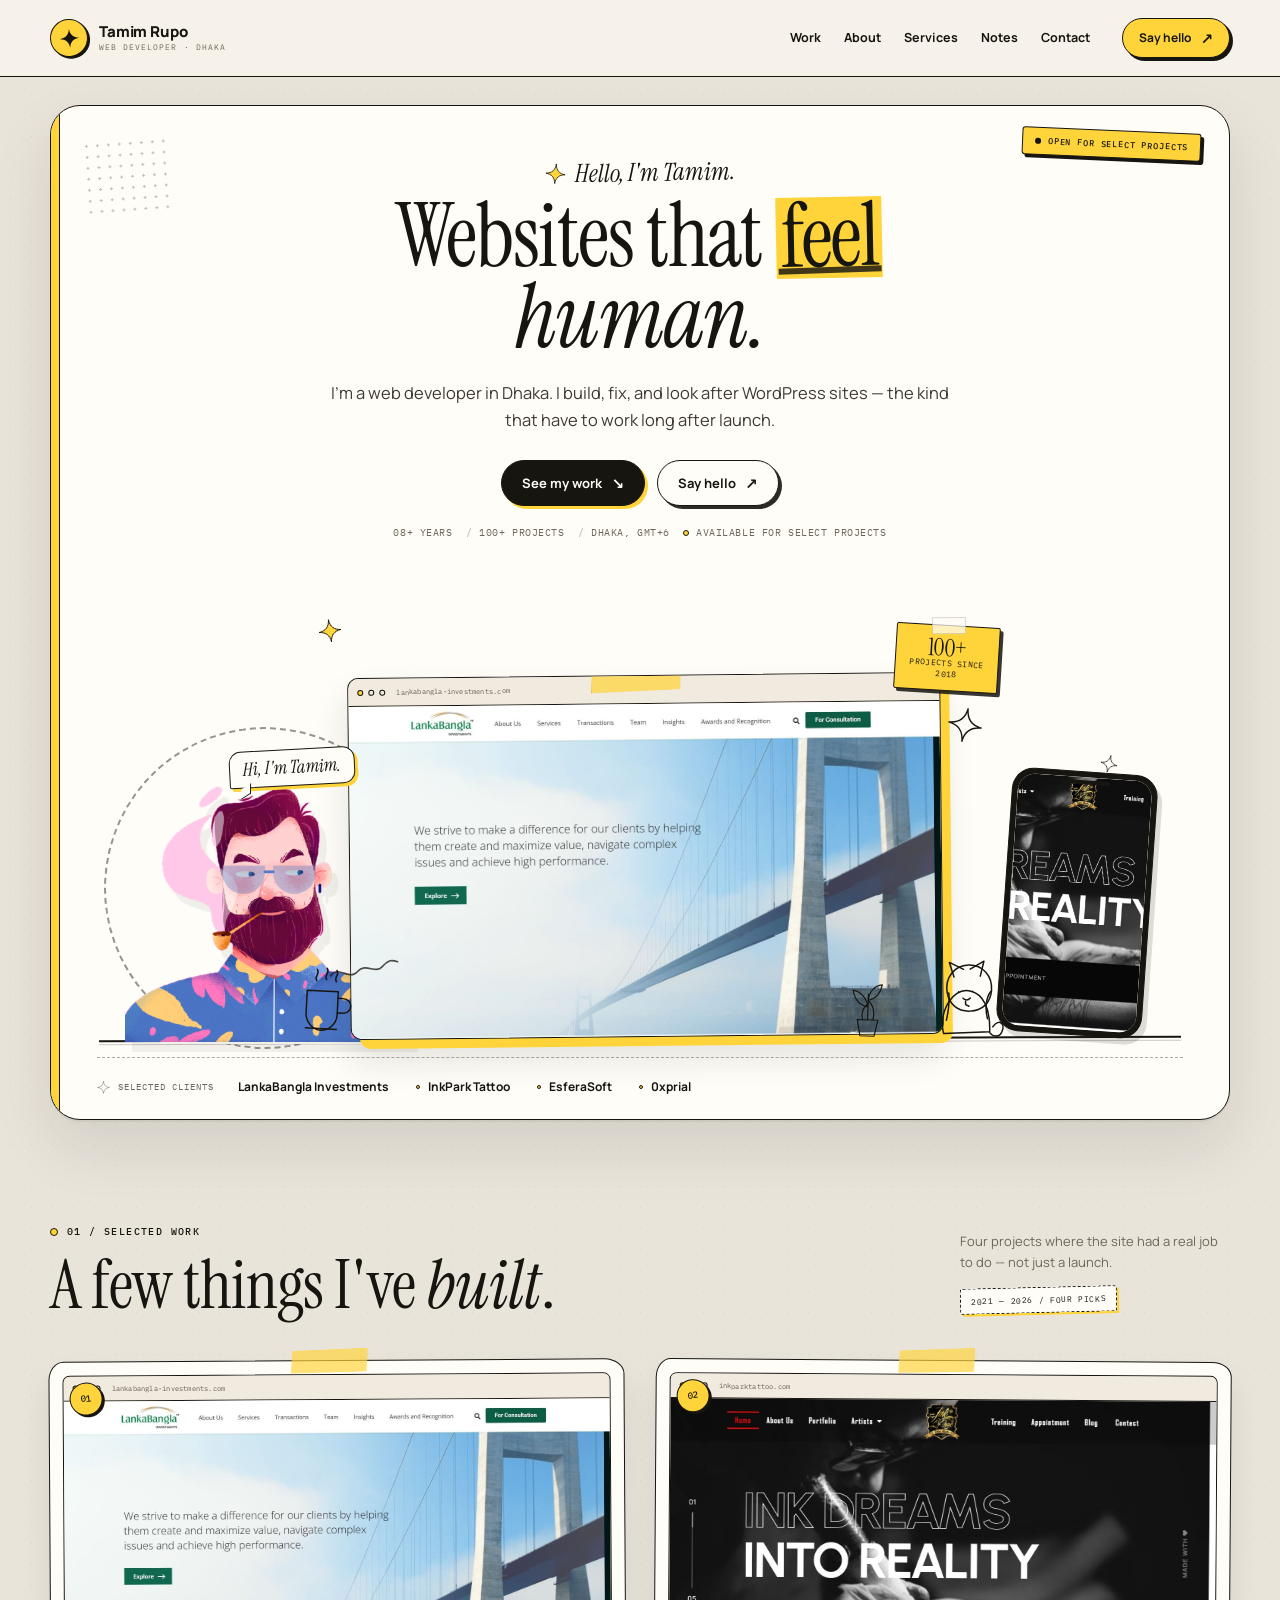
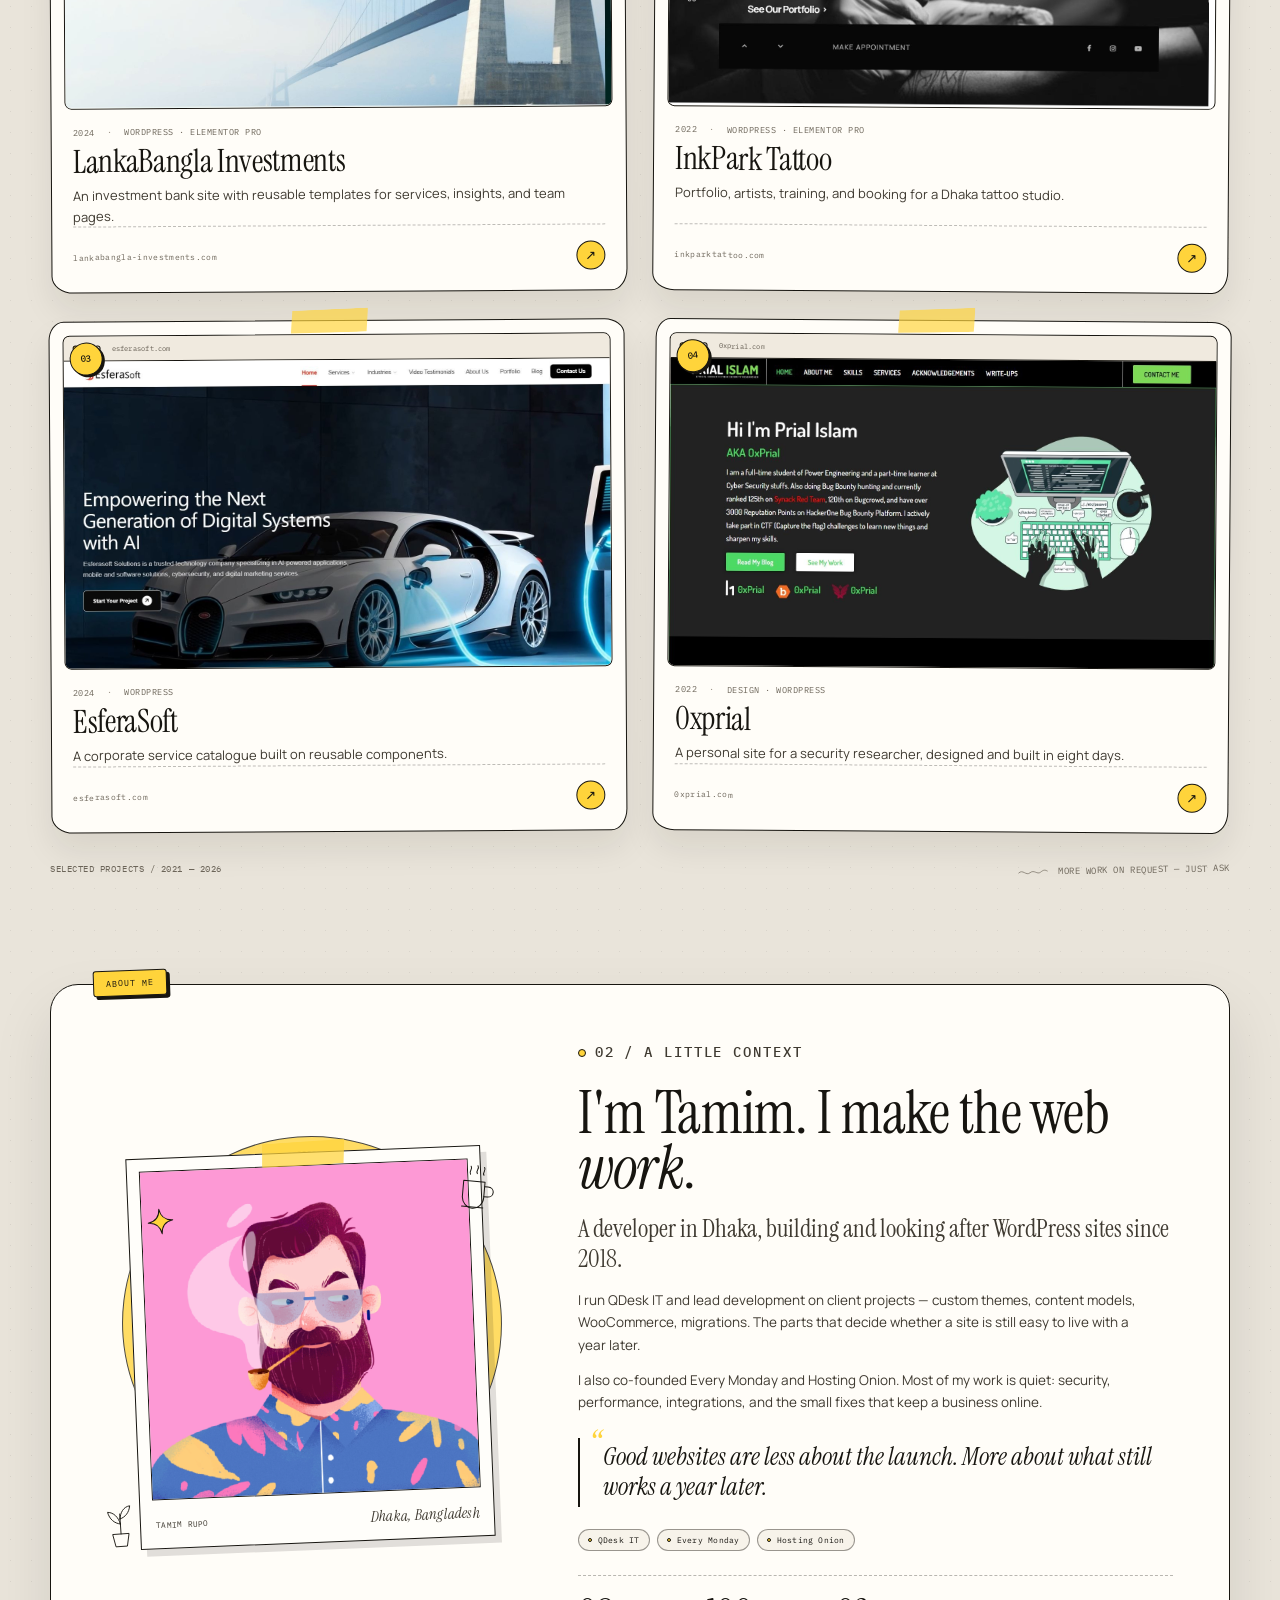
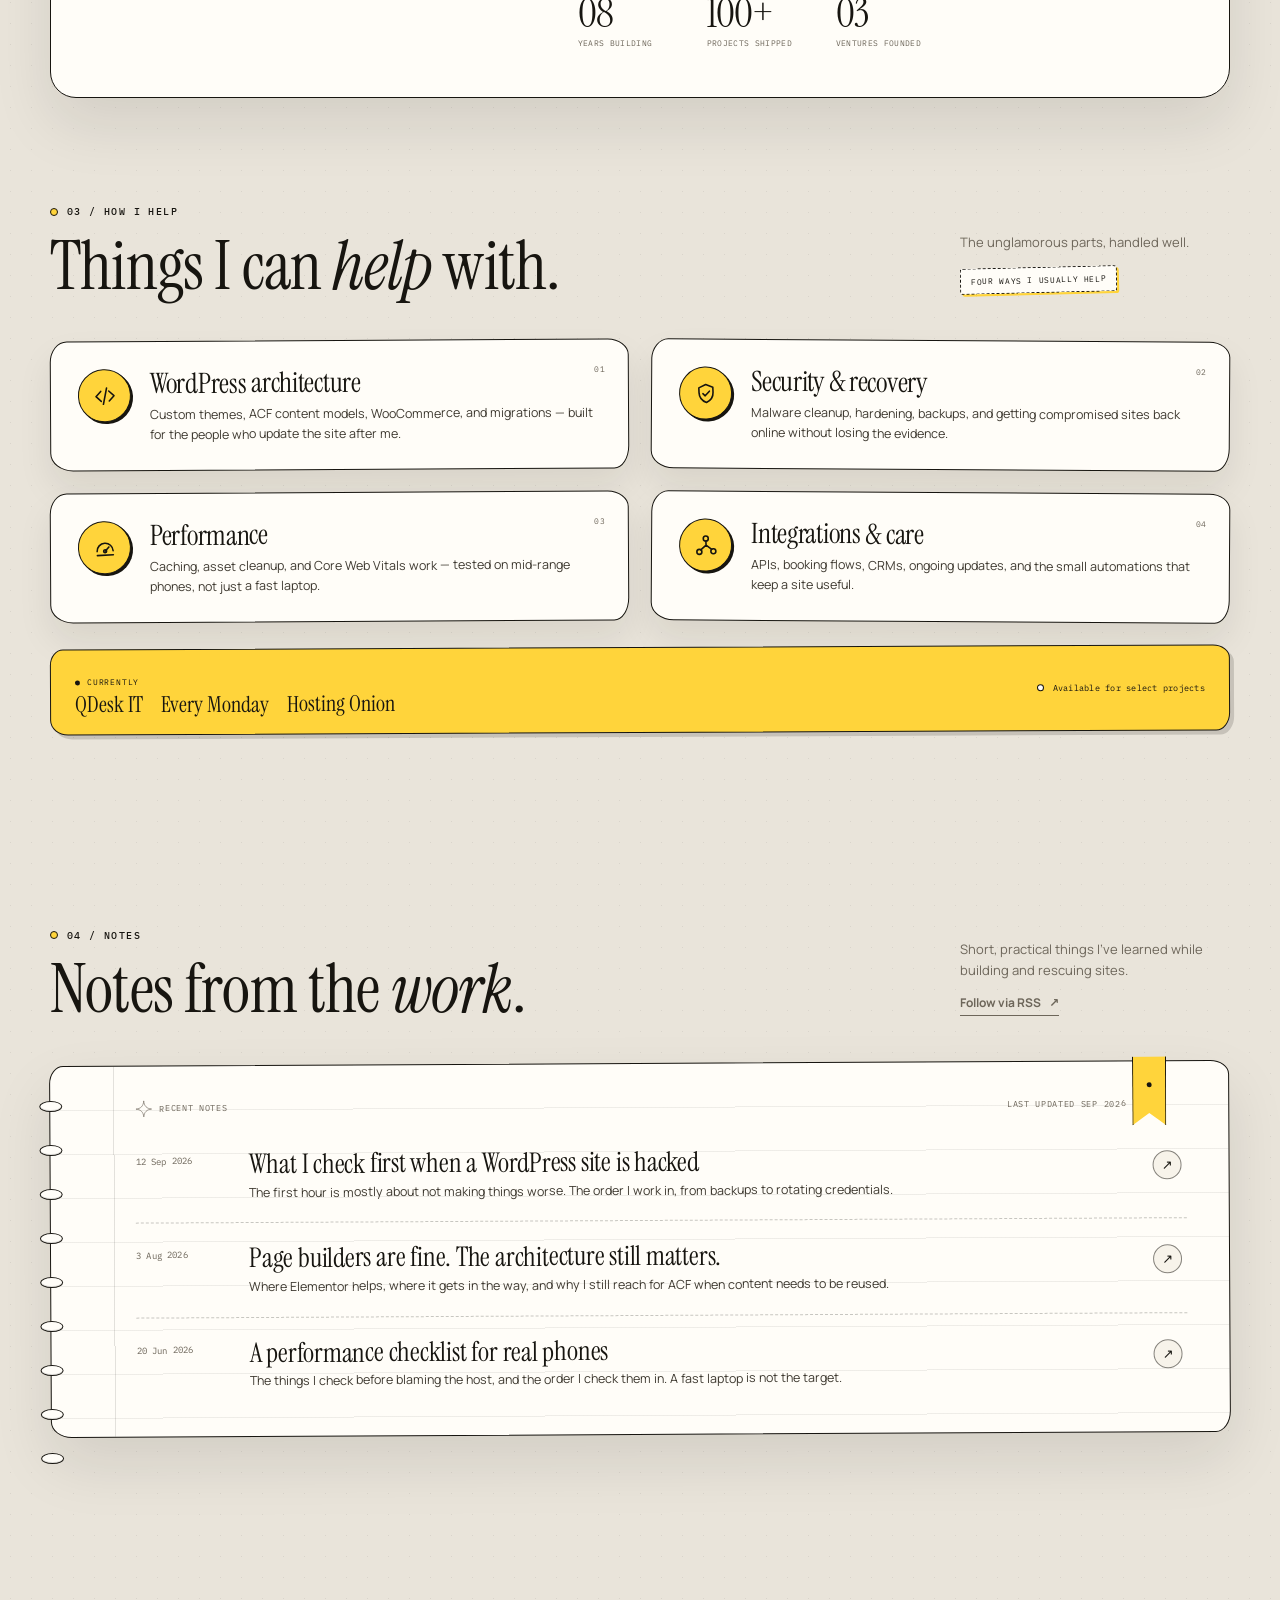
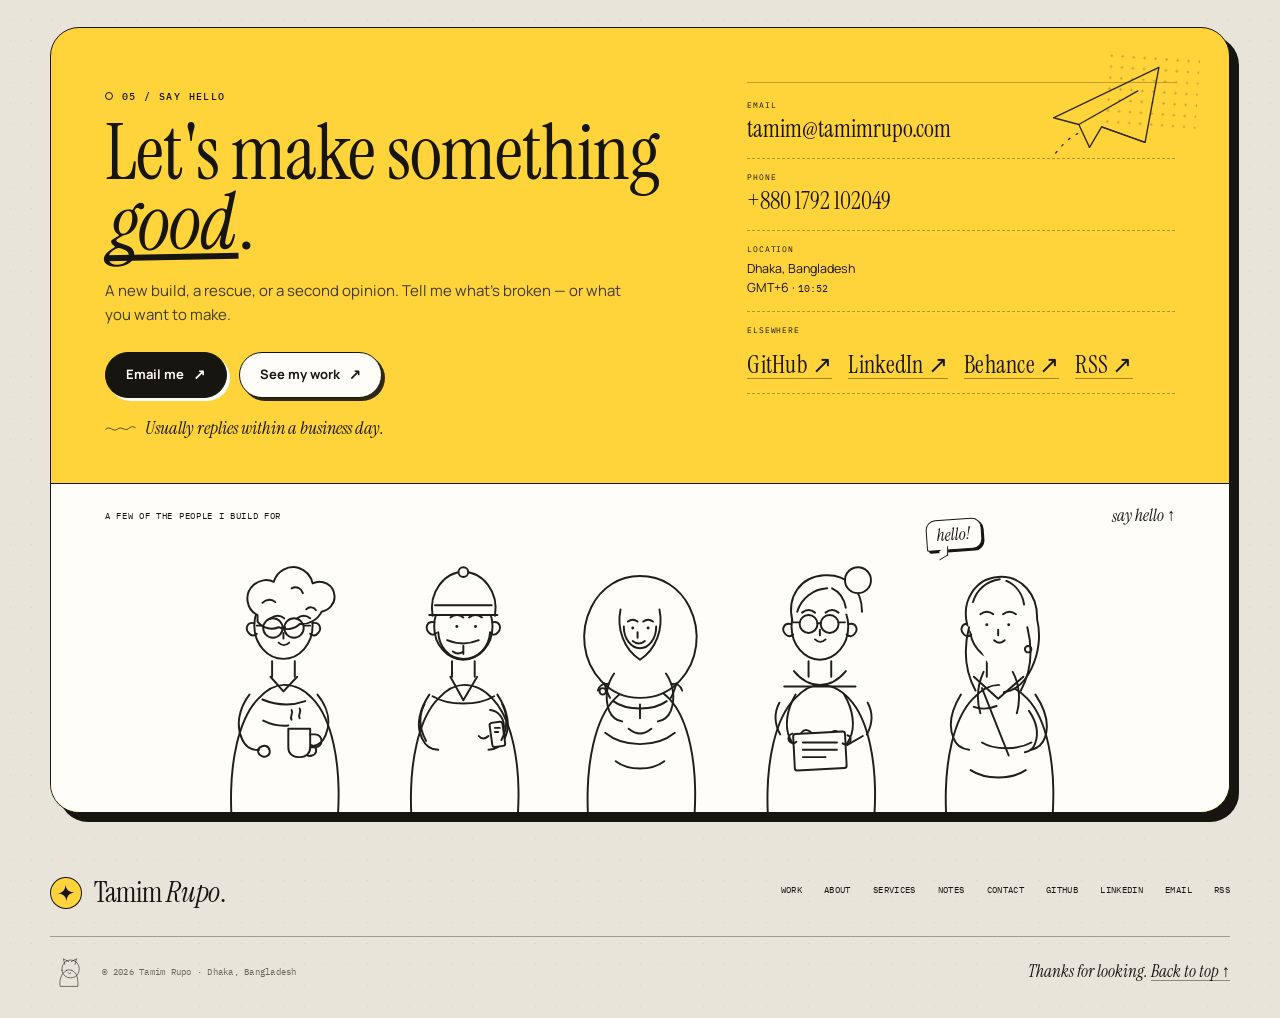
==== index.html @ 39ef8eb2 "Launch paper portfolio for tamimrupo.com" ====
<!DOCTYPE html>
<html lang="en">
<head>
  <meta charset="UTF-8">
  <meta name="viewport" content="width=device-width, initial-scale=1">
  <title>Tamim Rupo — Websites that feel human</title>
  <meta name="description" content="Tamim Rupo is a web developer in Dhaka, Bangladesh. He builds, fixes, and looks after WordPress sites that have to work in the real world.">
  <meta name="author" content="Tamim Rupo">
  <meta name="color-scheme" content="light">
  <meta name="theme-color" content="#f7f3ea">
  <link rel="canonical" href="https://tamimrupo.com/">

  <meta property="og:type" content="website">
  <meta property="og:site_name" content="Tamim Rupo">
  <meta property="og:title" content="Tamim Rupo — Websites that feel human">
  <meta property="og:description" content="A web developer in Dhaka. I build, fix, and look after WordPress sites that have to work long after launch.">
  <meta property="og:url" content="https://tamimrupo.com/">
  <meta property="og:image" content="https://tamimrupo.com/assets/img/og-paper.png">
  <meta property="og:image:width" content="1200">
  <meta property="og:image:height" content="630">
  <meta property="og:image:alt" content="Tamim Rupo — websites that feel human. A hand-drawn paper portfolio.">
  <meta name="twitter:card" content="summary_large_image">
  <meta name="twitter:title" content="Tamim Rupo — Websites that feel human">
  <meta name="twitter:description" content="A web developer in Dhaka. I build, fix, and look after WordPress sites that have to work long after launch.">
  <meta name="twitter:image" content="https://tamimrupo.com/assets/img/og-paper.png">

  <link rel="icon" href="assets/img/favicon.svg?v=3" type="image/svg+xml">
  <link rel="apple-touch-icon" href="assets/img/apple-touch-icon.png?v=3">
  <link rel="manifest" href="site.webmanifest?v=3">
  <link rel="alternate" type="application/rss+xml" title="Tamim Rupo — Notes" href="https://tamimrupo.com/writing/feed.xml">

  <link rel="preconnect" href="https://fonts.googleapis.com">
  <link rel="preconnect" href="https://fonts.gstatic.com" crossorigin>
  <link href="https://fonts.googleapis.com/css2?family=Manrope:wght@400;500;600;700;800&family=Instrument+Serif:ital@0;1&family=IBM+Plex+Mono:wght@400;500&display=swap" rel="stylesheet">
  <link rel="stylesheet" href="assets/css/paper.css?v=1">
  <script type="application/ld+json">
{
  "@context": "https://schema.org",
  "@type": "Person",
  "name": "Tamim Rupo",
  "jobTitle": "Web Developer",
  "description": "Web developer in Dhaka, Bangladesh. Builds and looks after WordPress sites, with a focus on security, performance, and maintainable architecture.",
  "url": "https://tamimrupo.com/",
  "email": "mailto:tamim@tamimrupo.com",
  "address": {
    "@type": "PostalAddress",
    "addressLocality": "Dhaka",
    "addressCountry": "BD"
  },
  "worksFor": {
    "@type": "Organization",
    "name": "QDesk IT",
    "url": "https://qdeskit.com/"
  },
  "sameAs": [
    "https://github.com/tamimrupo",
    "https://www.linkedin.com/in/tamimrupo/",
    "https://www.behance.net/tamimrupo"
  ]
}
  </script>
</head>
<body id="top">
  <a class="skip-link" href="#main">Skip to content</a>

  <header class="site-header">
    <div class="wrap header-inner">
      <a class="brand" href="#top" aria-label="Tamim Rupo — home">
        <span class="brand__mark" aria-hidden="true">
          <svg viewBox="0 0 48 48"><path d="M24 2c1.2 13.5 8.5 20.8 22 22-13.5 1.2-20.8 8.5-22 22-1.2-13.5-8.5-20.8-22-22C15.5 22.8 22.8 15.5 24 2Z" fill="currentColor"/></svg>
        </span>
        <span class="brand__name">Tamim Rupo <span>Web developer · Dhaka</span></span>
      </a>

      <nav class="nav" aria-label="Primary">
        <a href="#work">Work</a>
        <a href="#about">About</a>
        <a href="#services">Services</a>
        <a href="#notes">Notes</a>
        <a href="#contact">Contact</a>
      </nav>

      <a class="btn btn--yellow btn--sm header-cta" href="#contact">Say hello <span class="btn__arrow" aria-hidden="true">↗</span></a>
    </div>
  </header>

  <main id="main">
    <section class="hero" aria-labelledby="hero-title">
      <div class="wrap">
        <div class="hero-card">
          <span class="hero-tab">Open for select projects</span>

          <div class="hero-copy">
            <p class="hero__hello">
              <svg class="doodle doodle--yellow" viewBox="0 0 48 48" aria-hidden="true"><path d="M24 2c1.2 13.5 8.5 20.8 22 22-13.5 1.2-20.8 8.5-22 22-1.2-13.5-8.5-20.8-22-22C15.5 22.8 22.8 15.5 24 2Z"/></svg>
              Hello, I'm Tamim.
            </p>
            <h1 class="hero-title" id="hero-title">Websites that <span class="mark">feel</span> <br><em>human.</em></h1>
            <p class="hero-lede">I'm a web developer in Dhaka. I build, fix, and look after WordPress sites — the kind that have to work long after launch.</p>
            <div class="hero-actions">
              <a class="btn btn--ink" href="#work">See my work <span class="btn__arrow" aria-hidden="true">↘</span></a>
              <a class="btn btn--outline" href="#contact">Say hello <span class="btn__arrow" aria-hidden="true">↗</span></a>
            </div>
            <p class="hero-meta">
              <span>08+ years</span>
              <span>100+ projects</span>
              <span>Dhaka, GMT+6</span>
              <span class="is-open">Available for select projects</span>
            </p>
          </div>

          <div class="hero-scene">
            <span class="desk-line" aria-hidden="true"></span>
            <span class="avatar-halo" aria-hidden="true"></span>

            <div class="hero-avatar-wrap">
              <img class="hero-avatar" src="assets/img/tamim-cutout.png" alt="Illustrated portrait of Tamim Rupo" width="460" height="460" fetchpriority="high">
            </div>

            <span class="hero-speech" aria-hidden="true">Hi, I'm Tamim.</span>

            <div class="hero-browser" aria-hidden="true">
              <div class="browser-bar">
                <i></i><i></i><i></i>
                <span>lankabangla-investments.com</span>
              </div>
              <img src="assets/screens/lankabangla.jpg" alt="" width="1440" height="810" fetchpriority="high">
              <span class="hero-tape"></span>
            </div>

            <div class="hero-phone" aria-hidden="true">
              <div class="hero-phone__screen">
                <img src="assets/screens/inkpark.jpg" alt="" width="1440" height="810" fetchpriority="high">
              </div>
            </div>

            <svg class="doodle desk-cat" viewBox="0 0 120 110" aria-hidden="true">
              <path d="M32 98c-4-19 4-39 18-48 5-3 11-4 17-2 14 4 23 20 21 50Z"/>
              <path d="M38 48c-2-18 10-32 27-32s29 14 27 32c-2 15-12 24-27 24S40 63 38 48Z"/>
              <path d="M47 30 42 12l17 9M79 30 84 12l-17 9"/>
              <path d="M52 48h.1M69 48h.1M57 56c2 3 6 3 9 0M60 60v4l4 2"/>
              <path d="M36 82c5-20 4-33 4-33M86 82c-3-12-1-26 5-33"/>
              <path d="M92 92c9-11 15-2 11 6-3 7-11 7-15 1"/>
            </svg>

            <svg class="doodle desk-plant" viewBox="0 0 100 130" aria-hidden="true">
              <path d="M34 96h32l-5 25H39Z"/>
              <path d="M50 96V56M50 76c-12-2-21-11-24-25 12 1 21 11 24 25ZM50 66c11-3 19-12 21-25-12 1-20 12-21 25Z"/>
              <path d="M42 96c-2-10 0-19 8-25M58 96c3-12 1-22-8-30"/>
            </svg>

            <svg class="doodle desk-coffee" viewBox="0 0 80 100" aria-hidden="true">
              <path d="M18 38h38v28c0 11-9 20-19 20S18 77 18 66Z"/>
              <path d="M56 46h6c6 0 10 4 10 9s-4 9-10 9h-6"/>
              <path d="M29 26c-4-6 4-8 0-14M41 24c-4-6 4-8 0-14M53 26c-4-6 4-8 0-14"/>
              <path d="M18 84h38"/>
            </svg>

            <span class="hero-sticky" aria-hidden="true">
              <strong>100+</strong>
              projects since 2018
            </span>

            <svg class="doodle scene-star scene-star--one" viewBox="0 0 48 48" aria-hidden="true"><path d="M24 2c1.2 13.5 8.5 20.8 22 22-13.5 1.2-20.8 8.5-22 22-1.2-13.5-8.5-20.8-22-22C15.5 22.8 22.8 15.5 24 2Z"/></svg>
            <svg class="doodle doodle--yellow scene-star scene-star--two" viewBox="0 0 48 48" aria-hidden="true"><path d="M24 2c1.2 13.5 8.5 20.8 22 22-13.5 1.2-20.8 8.5-22 22-1.2-13.5-8.5-20.8-22-22C15.5 22.8 22.8 15.5 24 2Z"/></svg>
            <svg class="doodle scene-star scene-star--three" viewBox="0 0 48 48" aria-hidden="true"><path d="M24 2c1.2 13.5 8.5 20.8 22 22-13.5 1.2-20.8 8.5-22 22-1.2-13.5-8.5-20.8-22-22C15.5 22.8 22.8 15.5 24 2Z"/></svg>
            <svg class="doodle scene-squiggle" viewBox="0 0 80 22" aria-hidden="true"><path d="M2 14c11-11 19 9 30 0s19 6 28-1 12-6 18-3"/></svg>
          </div>

          <div class="clients">
            <span class="clients__label">
              <svg class="doodle" viewBox="0 0 48 48" aria-hidden="true"><path d="M24 2c1.2 13.5 8.5 20.8 22 22-13.5 1.2-20.8 8.5-22 22-1.2-13.5-8.5-20.8-22-22C15.5 22.8 22.8 15.5 24 2Z"/></svg>
              Selected clients
            </span>
            <div class="clients__items">
              <span>LankaBangla Investments</span>
              <span>InkPark Tattoo</span>
              <span>EsferaSoft</span>
              <span>0xprial</span>
            </div>
          </div>
        </div>
      </div>
    </section>

    <section class="section work" id="work" aria-labelledby="work-title">
      <div class="wrap">
        <div class="section-head">
          <div class="section-head__copy">
            <p class="kicker">01 / Selected work</p>
            <h2 id="work-title">A few things I've <em>built</em>.</h2>
          </div>
          <div class="section-head__side">
            <p>Four projects where the site had a real job to do — not just a launch.</p>
            <span class="stamp">2021 — 2026 / four picks</span>
          </div>
        </div>

        <div class="work-grid">
          <a class="work-card" href="work/lankabangla.html">
            <span class="work-card__tape" aria-hidden="true"></span>
            <span class="work-card__index" aria-hidden="true">01</span>
            <div class="work-card__media">
              <div class="browser-bar"><i></i><i></i><i></i><span>lankabangla-investments.com</span></div>
              <img src="assets/screens/lankabangla.jpg" alt="" width="1440" height="810" loading="lazy">
            </div>
            <div class="work-card__body">
              <div class="work-card__meta"><span>2024</span><span>WordPress · Elementor Pro</span></div>
              <h3>LankaBangla Investments</h3>
              <p>An investment bank site with reusable templates for services, insights, and team pages.</p>
              <div class="work-card__foot">
                <span>lankabangla-investments.com</span>
                <span class="work-card__arrow" aria-hidden="true">↗</span>
              </div>
            </div>
          </a>

          <a class="work-card" href="work/inkpark.html">
            <span class="work-card__tape" aria-hidden="true"></span>
            <span class="work-card__index" aria-hidden="true">02</span>
            <div class="work-card__media">
              <div class="browser-bar"><i></i><i></i><i></i><span>inkparktattoo.com</span></div>
              <img src="assets/screens/inkpark.jpg" alt="" width="1440" height="810" loading="lazy">
            </div>
            <div class="work-card__body">
              <div class="work-card__meta"><span>2022</span><span>WordPress · Elementor Pro</span></div>
              <h3>InkPark Tattoo</h3>
              <p>Portfolio, artists, training, and booking for a Dhaka tattoo studio.</p>
              <div class="work-card__foot">
                <span>inkparktattoo.com</span>
                <span class="work-card__arrow" aria-hidden="true">↗</span>
              </div>
            </div>
          </a>

          <a class="work-card" href="work/esferasoft.html">
            <span class="work-card__tape" aria-hidden="true"></span>
            <span class="work-card__index" aria-hidden="true">03</span>
            <div class="work-card__media">
              <div class="browser-bar"><i></i><i></i><i></i><span>esferasoft.com</span></div>
              <img src="assets/screens/esferasoft.jpg" alt="" width="1440" height="810" loading="lazy">
            </div>
            <div class="work-card__body">
              <div class="work-card__meta"><span>2024</span><span>WordPress</span></div>
              <h3>EsferaSoft</h3>
              <p>A corporate service catalogue built on reusable components.</p>
              <div class="work-card__foot">
                <span>esferasoft.com</span>
                <span class="work-card__arrow" aria-hidden="true">↗</span>
              </div>
            </div>
          </a>

          <a class="work-card" href="work/0xprial.html">
            <span class="work-card__tape" aria-hidden="true"></span>
            <span class="work-card__index" aria-hidden="true">04</span>
            <div class="work-card__media">
              <div class="browser-bar"><i></i><i></i><i></i><span>0xprial.com</span></div>
              <img src="assets/screens/0xprial.jpg" alt="" width="1440" height="810" loading="lazy">
            </div>
            <div class="work-card__body">
              <div class="work-card__meta"><span>2022</span><span>Design · WordPress</span></div>
              <h3>0xprial</h3>
              <p>A personal site for a security researcher, designed and built in eight days.</p>
              <div class="work-card__foot">
                <span>0xprial.com</span>
                <span class="work-card__arrow" aria-hidden="true">↗</span>
              </div>
            </div>
          </a>
        </div>

        <div class="work-foot">
          <span>Selected projects / 2021 — 2026</span>
          <span class="work-foot__note">
            <svg class="doodle" viewBox="0 0 80 22" aria-hidden="true"><path d="M2 14c11-11 19 9 30 0s19 6 28-1 12-6 18-3"/></svg>
            More work on request — just ask
          </span>
        </div>
      </div>
    </section>

    <section class="section about" id="about" aria-labelledby="about-title">
      <div class="wrap">
        <div class="about-card">
          <span class="card-tab">About me</span>

          <div class="about-portrait">
            <span class="about-portrait__halo" aria-hidden="true"></span>
            <figure class="polaroid">
              <img src="assets/img/tamim-github.png" alt="Illustrated portrait of Tamim Rupo" width="460" height="460" loading="lazy">
              <figcaption class="polaroid__caption"><span>Tamim Rupo</span><em>Dhaka, Bangladesh</em></figcaption>
            </figure>
            <svg class="doodle doodle--yellow about-doodle about-doodle--star" viewBox="0 0 48 48" aria-hidden="true"><path d="M24 2c1.2 13.5 8.5 20.8 22 22-13.5 1.2-20.8 8.5-22 22-1.2-13.5-8.5-20.8-22-22C15.5 22.8 22.8 15.5 24 2Z"/></svg>
            <svg class="doodle about-doodle about-doodle--plant" viewBox="0 0 100 130" aria-hidden="true">
              <path d="M34 96h32l-5 25H39Z"/>
              <path d="M50 96V56M50 76c-12-2-21-11-24-25 12 1 21 11 24 25ZM50 66c11-3 19-12 21-25-12 1-20 12-21 25Z"/>
            </svg>
            <svg class="doodle about-doodle about-doodle--coffee" viewBox="0 0 80 100" aria-hidden="true">
              <path d="M18 38h38v28c0 11-9 20-19 20S18 77 18 66Z"/>
              <path d="M56 46h6c6 0 10 4 10 9s-4 9-10 9h-6"/>
              <path d="M29 26c-4-6 4-8 0-14M41 24c-4-6 4-8 0-14M53 26c-4-6 4-8 0-14"/>
              <path d="M18 84h38"/>
            </svg>
          </div>

          <div class="about-copy">
            <p class="kicker">02 / A little context</p>
            <h2 id="about-title">I'm Tamim. I make the web <em>work</em>.</h2>
            <p class="about-lede">A developer in Dhaka, building and looking after WordPress sites since 2018.</p>
            <p>I run QDesk IT and lead development on client projects — custom themes, content models, WooCommerce, migrations. The parts that decide whether a site is still easy to live with a year later.</p>
            <p>I also co-founded Every Monday and Hosting Onion. Most of my work is quiet: security, performance, integrations, and the small fixes that keep a business online.</p>
            <blockquote class="about-quote">Good websites are less about the launch. More about what still works a year later.</blockquote>
            <p class="about-now">
              <span>QDesk IT</span>
              <span>Every Monday</span>
              <span>Hosting Onion</span>
            </p>
            <div class="about-stats">
              <div class="about-stat"><strong>08</strong><span>Years building</span></div>
              <div class="about-stat"><strong>100+</strong><span>Projects shipped</span></div>
              <div class="about-stat"><strong>03</strong><span>Ventures founded</span></div>
            </div>
          </div>
        </div>
      </div>
    </section>

    <section class="section services" id="services" aria-labelledby="services-title">
      <div class="wrap">
        <div class="section-head">
          <div class="section-head__copy">
            <p class="kicker">03 / How I help</p>
            <h2 id="services-title">Things I can <em>help</em> with.</h2>
          </div>
          <div class="section-head__side">
            <p>The unglamorous parts, handled well.</p>
            <span class="stamp">Four ways I usually help</span>
          </div>
        </div>

        <div class="service-grid">
          <article class="service-card">
            <span class="service-index" aria-hidden="true">01</span>
            <span class="service-icon" aria-hidden="true">
              <svg viewBox="0 0 24 24" fill="none" stroke="currentColor" stroke-width="1.6" stroke-linecap="round" stroke-linejoin="round"><path d="m8 7-5 5 5 5M16 7l5 5-5 5M14 4l-4 16"/></svg>
            </span>
            <div>
              <h3>WordPress architecture</h3>
              <p>Custom themes, ACF content models, WooCommerce, and migrations — built for the people who update the site after me.</p>
            </div>
          </article>

          <article class="service-card">
            <span class="service-index" aria-hidden="true">02</span>
            <span class="service-icon" aria-hidden="true">
              <svg viewBox="0 0 24 24" fill="none" stroke="currentColor" stroke-width="1.6" stroke-linecap="round" stroke-linejoin="round"><path d="M12 3 5 6v5c0 5 3 8.2 7 10 4-1.8 7-5 7-10V6l-7-3Z"/><path d="m8.8 12 2.2 2.2 4.4-4.4"/></svg>
            </span>
            <div>
              <h3>Security &amp; recovery</h3>
              <p>Malware cleanup, hardening, backups, and getting compromised sites back online without losing the evidence.</p>
            </div>
          </article>

          <article class="service-card">
            <span class="service-index" aria-hidden="true">03</span>
            <span class="service-icon" aria-hidden="true">
              <svg viewBox="0 0 24 24" fill="none" stroke="currentColor" stroke-width="1.6" stroke-linecap="round" stroke-linejoin="round"><path d="M4 15a8 8 0 1 1 16 0"/><path d="m12 15 4-4"/><circle cx="12" cy="15" r="1.5"/><path d="M4 19h16"/></svg>
            </span>
            <div>
              <h3>Performance</h3>
              <p>Caching, asset cleanup, and Core Web Vitals work — tested on mid-range phones, not just a fast laptop.</p>
            </div>
          </article>

          <article class="service-card">
            <span class="service-index" aria-hidden="true">04</span>
            <span class="service-icon" aria-hidden="true">
              <svg viewBox="0 0 24 24" fill="none" stroke="currentColor" stroke-width="1.6" stroke-linecap="round" stroke-linejoin="round"><circle cx="12" cy="5" r="2.5"/><circle cx="5" cy="18" r="2.5"/><circle cx="19" cy="18" r="2.5"/><path d="M12 7.5v4M12 11.5 6.5 16M12 11.5l5.5 4.5"/></svg>
            </span>
            <div>
              <h3>Integrations &amp; care</h3>
              <p>APIs, booking flows, CRMs, ongoing updates, and the small automations that keep a site useful.</p>
            </div>
          </article>

          <div class="now-strip">
            <div>
              <p class="now-strip__label">Currently</p>
              <p class="now-strip__items"><span>QDesk IT</span><span>Every Monday</span><span>Hosting Onion</span></p>
            </div>
            <span class="now-strip__status">Available for select projects</span>
          </div>
        </div>
      </div>
    </section>

    <section class="section notes" id="notes" aria-labelledby="notes-title">
      <div class="wrap">
        <div class="section-head">
          <div class="section-head__copy">
            <p class="kicker">04 / Notes</p>
            <h2 id="notes-title">Notes from the <em>work</em>.</h2>
          </div>
          <div class="section-head__side">
            <p>Short, practical things I've learned while building and rescuing sites.</p>
            <a class="link-arrow" href="writing/feed.xml">Follow via RSS <span aria-hidden="true">↗</span></a>
          </div>
        </div>

        <div class="notebook">
          <div class="notebook-rings" aria-hidden="true"><i></i><i></i><i></i><i></i><i></i><i></i><i></i><i></i><i></i></div>
          <span class="notebook-bookmark" aria-hidden="true"></span>

          <div class="notebook-head">
            <span><svg class="doodle" viewBox="0 0 48 48" aria-hidden="true"><path d="M24 2c1.2 13.5 8.5 20.8 22 22-13.5 1.2-20.8 8.5-22 22-1.2-13.5-8.5-20.8-22-22C15.5 22.8 22.8 15.5 24 2Z"/></svg>Recent notes</span>
            <span>Last updated Sep 2026</span>
          </div>

          <a class="note-row" href="writing/wordpress-security.html">
            <span class="note-row__date">12 Sep 2026</span>
            <div>
              <h3>What I check first when a WordPress site is hacked</h3>
              <p>The first hour is mostly about not making things worse. The order I work in, from backups to rotating credentials.</p>
            </div>
            <span class="note-row__arrow" aria-hidden="true">↗</span>
          </a>

          <a class="note-row" href="writing/wordpress-architecture.html">
            <span class="note-row__date">3 Aug 2026</span>
            <div>
              <h3>Page builders are fine. The architecture still matters.</h3>
              <p>Where Elementor helps, where it gets in the way, and why I still reach for ACF when content needs to be reused.</p>
            </div>
            <span class="note-row__arrow" aria-hidden="true">↗</span>
          </a>

          <a class="note-row" href="writing/performance-checklist.html">
            <span class="note-row__date">20 Jun 2026</span>
            <div>
              <h3>A performance checklist for real phones</h3>
              <p>The things I check before blaming the host, and the order I check them in. A fast laptop is not the target.</p>
            </div>
            <span class="note-row__arrow" aria-hidden="true">↗</span>
          </a>
        </div>
      </div>
    </section>

    <section class="contact-section" id="contact" aria-labelledby="contact-title">
      <div class="wrap">
        <div class="contact-card">
          <svg class="doodle contact-plane" viewBox="0 0 140 100" aria-hidden="true">
            <path d="M8 46 128 8 102 86 58 63 42 83 34 57Z"/>
            <path d="m34 57 68-27M58 63l44 23"/>
            <path d="M5 84c14-13 23-18 34-19" stroke-dasharray="2 8"/>
          </svg>

          <div class="contact-grid">
            <div class="contact-copy">
              <p class="kicker">05 / Say hello</p>
              <h2 id="contact-title">Let's make something <em>good</em>.</h2>
              <p class="contact-lede">A new build, a rescue, or a second opinion. Tell me what's broken — or what you want to make.</p>
              <div class="contact-actions">
                <a class="btn btn--ink" href="mailto:tamim@tamimrupo.com">Email me <span class="btn__arrow" aria-hidden="true">↗</span></a>
                <a class="btn btn--outline" href="#work">See my work <span class="btn__arrow" aria-hidden="true">↗</span></a>
              </div>
              <p class="contact-note">
                <svg class="doodle" viewBox="0 0 80 22" aria-hidden="true"><path d="M2 14c11-11 19 9 30 0s19 6 28-1 12-6 18-3"/></svg>
                Usually replies within a business day.
              </p>
            </div>

            <div class="contact-details">
              <div class="contact-detail">
                <span>Email</span>
                <a href="mailto:tamim@tamimrupo.com">tamim@tamimrupo.com</a>
              </div>
              <div class="contact-detail">
                <span>Phone</span>
                <a href="tel:+8801792102049">+880&nbsp;1792&nbsp;102049</a>
              </div>
              <div class="contact-detail">
                <span>Location</span>
                <p>Dhaka, Bangladesh<br>GMT+6 · <time data-dhaka-time>--:--</time></p>
              </div>
              <div class="contact-detail">
                <span>Elsewhere</span>
                <div class="contact-socials">
                  <a href="https://github.com/tamimrupo" target="_blank" rel="noopener noreferrer">GitHub ↗</a>
                  <a href="https://www.linkedin.com/in/tamimrupo/" target="_blank" rel="noopener noreferrer">LinkedIn ↗</a>
                  <a href="https://www.behance.net/tamimrupo" target="_blank" rel="noopener noreferrer">Behance ↗</a>
                  <a href="writing/feed.xml">RSS ↗</a>
                </div>
              </div>
            </div>
          </div>

          <div class="contact-crowd">
            <p class="crowd-label"><span>A few of the people I build for</span><span>say hello ↑</span></p>
            <span class="crowd-hello" aria-hidden="true">hello!</span>
            <img class="crowd" src="assets/img/crowd.svg" alt="" width="1160" height="340" loading="lazy">
          </div>
        </div>
      </div>
    </section>
  </main>

  <footer class="site-footer">
    <div class="wrap">
      <div class="footer-top">
        <a class="footer-brand" href="#top" aria-label="Tamim Rupo — back to top">
          <span class="brand__mark" aria-hidden="true">
            <svg viewBox="0 0 48 48"><path d="M24 2c1.2 13.5 8.5 20.8 22 22-13.5 1.2-20.8 8.5-22 22-1.2-13.5-8.5-20.8-22-22C15.5 22.8 22.8 15.5 24 2Z" fill="currentColor"/></svg>
          </span>
          <span class="footer-word">Tamim <em>Rupo</em>.</span>
        </a>

        <nav class="footer-links" aria-label="Footer">
          <a href="#work">Work</a>
          <a href="#about">About</a>
          <a href="#services">Services</a>
          <a href="#notes">Notes</a>
          <a href="#contact">Contact</a>
          <a href="https://github.com/tamimrupo" target="_blank" rel="noopener noreferrer">GitHub</a>
          <a href="https://www.linkedin.com/in/tamimrupo/" target="_blank" rel="noopener noreferrer">LinkedIn</a>
          <a href="mailto:tamim@tamimrupo.com">Email</a>
          <a href="writing/feed.xml">RSS</a>
        </nav>
      </div>

      <div class="footer-bottom">
        <p>
          <svg class="doodle footer-cat" viewBox="0 0 120 110" aria-hidden="true">
            <path d="M32 98c-4-19 4-39 18-48 5-3 11-4 17-2 14 4 23 20 21 50Z"/>
            <path d="M38 48c-2-18 10-32 27-32s29 14 27 32c-2 15-12 24-27 24S40 63 38 48Z"/>
            <path d="M47 30 42 12l17 9M79 30 84 12l-17 9"/>
            <path d="M52 48h.1M69 48h.1M57 56c2 3 6 3 9 0"/>
          </svg>
          © <span data-year>2026</span> Tamim Rupo · Dhaka, Bangladesh
        </p>
        <p class="footer-bottom__thanks">Thanks for looking. <a class="footer-top-link" href="#top">Back to top ↑</a></p>
      </div>
    </div>
  </footer>

  <script src="assets/js/paper.js"></script>
</body>
</html>
---- assets/css/paper.css ----
/* =========================================================
   Paper & ink — portfolio concept for Tamim Rupo
   Warm paper, black line work, yellow highlighter.
   ========================================================= */

:root {
  --page: #e9e4da;
  --paper: #f7f3ea;
  --paper-2: #fffdf8;
  --ink: #171510;
  --ink-soft: #3f3a31;
  --muted: #6d665a;
  --faint: #9b9386;
  --yellow: #ffd43b;
  --yellow-deep: #f2c300;
  --yellow-soft: #ffe99a;
  --cream: #fff5cf;
  --blue: #214fc6;
  --serif: "Instrument Serif", Georgia, "Times New Roman", serif;
  --sans: "Manrope", "Segoe UI", system-ui, sans-serif;
  --mono: "IBM Plex Mono", "Courier New", monospace;
  --wrap: 1180px;
  --border: 1.5px solid var(--ink);
  --shadow-soft: 0 26px 60px rgba(23, 21, 16, 0.1);
  --shadow-paper: 0 18px 35px rgba(23, 21, 16, 0.08);
  --ease: cubic-bezier(0.22, 1, 0.36, 1);
}

*,
*::before,
*::after {
  box-sizing: border-box;
}

html {
  scroll-behavior: smooth;
}

body {
  margin: 0;
  min-width: 300px;
  overflow-x: clip;
  background-color: var(--page);
  background-image: radial-gradient(rgba(23, 21, 16, 0.075) 0.65px, transparent 0.8px);
  background-size: 21px 21px;
  color: var(--ink);
  font-family: var(--sans);
  font-size: 16px;
  line-height: 1.6;
  -webkit-font-smoothing: antialiased;
  text-rendering: optimizeLegibility;
}

::selection {
  background: var(--yellow);
  color: var(--ink);
}

a {
  color: inherit;
  text-decoration-thickness: 1.5px;
  text-underline-offset: 3px;
}

img,
svg {
  max-width: 100%;
}

img {
  height: auto;
}

button,
a {
  -webkit-tap-highlight-color: transparent;
}

:focus-visible {
  outline: 2.5px solid var(--blue);
  outline-offset: 3px;
  border-radius: 2px;
}

.sr-only {
  position: absolute;
  width: 1px;
  height: 1px;
  padding: 0;
  margin: -1px;
  overflow: hidden;
  clip: rect(0, 0, 0, 0);
  white-space: nowrap;
  border: 0;
}

.skip-link {
  position: absolute;
  left: 16px;
  top: -80px;
  z-index: 200;
  background: var(--ink);
  color: var(--paper-2);
  padding: 10px 16px;
  font-size: 13px;
  font-weight: 700;
  border-radius: 4px;
  transition: top 0.2s ease;
}

.skip-link:focus {
  top: 12px;
}

.wrap {
  width: min(var(--wrap), calc(100% - 48px));
  margin-inline: auto;
}

/* ---------- Type ---------- */

h1,
h2,
h3,
p {
  margin-top: 0;
}

h1,
h2 {
  font-weight: 400;
}

h1 {
  font-family: var(--serif);
  font-size: clamp(58px, 7.2vw, 88px);
  line-height: 0.9;
  letter-spacing: -0.018em;
}

h2 {
  font-family: var(--serif);
  font-size: clamp(44px, 5.3vw, 68px);
  line-height: 0.94;
  letter-spacing: -0.012em;
}

h1 em,
h2 em,
h3 em {
  font-style: italic;
}

.kicker {
  display: inline-flex;
  align-items: center;
  gap: 9px;
  margin: 0;
  color: var(--ink);
  font-family: var(--mono);
  font-size: 10px;
  font-weight: 500;
  line-height: 1.3;
  letter-spacing: 0.14em;
  text-transform: uppercase;
}

.kicker::before {
  content: "";
  width: 8px;
  height: 8px;
  flex: 0 0 auto;
  background: var(--yellow);
  border: 1.5px solid var(--ink);
  border-radius: 50%;
}

.mark {
  position: relative;
  display: inline-block;
  z-index: 0;
  padding: 0 0.055em 0.015em;
  background: var(--yellow);
  transform: rotate(-1.2deg);
}

.mark::after {
  content: "";
  position: absolute;
  left: 2%;
  right: 1%;
  bottom: 0.06em;
  height: 0.065em;
  background: var(--ink);
  transform: rotate(-0.7deg);
  opacity: 0.82;
}

.hand-note {
  font-family: var(--serif);
  font-style: italic;
  font-size: 19px;
  line-height: 1.15;
  color: var(--ink);
}

.doodle {
  display: block;
  overflow: visible;
  fill: none;
  stroke: currentColor;
  stroke-width: 1.8;
  stroke-linecap: round;
  stroke-linejoin: round;
}

.doodle--thin {
  stroke-width: 1.25;
}

.doodle--yellow {
  fill: var(--yellow);
  stroke: var(--ink);
}

/* ---------- Buttons ---------- */

.btn {
  display: inline-flex;
  align-items: center;
  justify-content: center;
  gap: 9px;
  min-height: 46px;
  padding: 0 20px;
  border: var(--border);
  border-radius: 999px;
  font-family: var(--sans);
  font-size: 13px;
  font-weight: 700;
  line-height: 1;
  text-decoration: none;
  cursor: pointer;
  transition:
    transform 0.18s var(--ease),
    box-shadow 0.18s var(--ease),
    background-color 0.18s ease;
}

.btn:hover {
  transform: translate(-1px, -1px);
}

.btn:active {
  transform: translate(1px, 1px);
}

.btn--ink {
  background: var(--ink);
  color: var(--paper-2);
  box-shadow: 3px 3px 0 var(--yellow);
}

.btn--ink:hover {
  box-shadow: 4px 4px 0 var(--yellow);
}

.btn--yellow {
  background: var(--yellow);
  color: var(--ink);
  box-shadow: 3px 3px 0 var(--ink);
}

.btn--yellow:hover {
  background: var(--yellow-soft);
  box-shadow: 4px 4px 0 var(--ink);
}

.btn--outline {
  background: var(--paper-2);
  color: var(--ink);
  box-shadow: 3px 3px 0 rgba(23, 21, 16, 0.9);
}

.btn--outline:hover {
  background: var(--yellow-soft);
  box-shadow: 4px 4px 0 var(--ink);
}

.btn--sm {
  min-height: 40px;
  padding: 0 16px;
  font-size: 12px;
}

.btn__arrow {
  font-size: 15px;
  line-height: 1;
}

/* ---------- Header ---------- */

.site-header {
  position: sticky;
  top: 0;
  z-index: 100;
  background: rgba(247, 243, 234, 0.94);
  border-bottom: var(--border);
  -webkit-backdrop-filter: blur(10px);
  backdrop-filter: blur(10px);
}

.header-inner {
  display: flex;
  align-items: center;
  gap: 32px;
  min-height: 76px;
}

.brand {
  display: inline-flex;
  align-items: center;
  gap: 11px;
  flex: 0 0 auto;
  color: var(--ink);
  text-decoration: none;
}

.brand__mark {
  display: grid;
  place-items: center;
  width: 38px;
  height: 38px;
  background: var(--yellow);
  border: var(--border);
  border-radius: 50%;
  box-shadow: 2px 2px 0 var(--ink);
  transform: rotate(-4deg);
  transition: transform 0.25s var(--ease);
}

.brand:hover .brand__mark {
  transform: rotate(8deg);
}

.brand__mark svg {
  width: 21px;
  height: 21px;
  fill: var(--ink);
}

.brand__name {
  display: flex;
  flex-direction: column;
  font-size: 15px;
  font-weight: 800;
  line-height: 1.1;
  letter-spacing: -0.01em;
}

.brand__name span {
  margin-top: 3px;
  color: var(--muted);
  font-family: var(--mono);
  font-size: 8px;
  font-weight: 400;
  letter-spacing: 0.13em;
  text-transform: uppercase;
}

.nav {
  display: flex;
  align-items: center;
  gap: 23px;
  margin-left: auto;
}

.nav a {
  position: relative;
  padding: 6px 0;
  color: var(--ink);
  font-size: 12.5px;
  font-weight: 700;
  text-decoration: none;
}

.nav a::after {
  content: "";
  position: absolute;
  left: -2px;
  right: -2px;
  bottom: 3px;
  height: 7px;
  z-index: -1;
  background: var(--yellow);
  transform: scaleX(0) rotate(-1deg);
  transform-origin: left center;
  transition: transform 0.2s var(--ease);
}

.nav a:hover::after,
.nav a:focus-visible::after,
.nav a[aria-current="page"]::after {
  transform: scaleX(1) rotate(-1deg);
}

.header-cta {
  flex: 0 0 auto;
}

/* ---------- Hero ---------- */

.hero {
  padding: 28px 0 0;
}

.hero-card {
  position: relative;
  padding: 54px 46px 0;
  overflow: hidden;
  background: var(--paper-2);
  border: var(--border);
  border-radius: 30px;
  box-shadow:
    0 2px 0 rgba(23, 21, 16, 0.06),
    var(--shadow-soft);
}

.hero-card::before {
  content: "";
  position: absolute;
  top: 32px;
  left: 32px;
  width: 92px;
  height: 74px;
  background-image: radial-gradient(rgba(23, 21, 16, 0.45) 1px, transparent 1.2px);
  background-size: 11px 11px;
  transform: rotate(-4deg);
  opacity: 0.6;
  pointer-events: none;
}

.hero-card::after {
  content: "";
  position: absolute;
  left: 0;
  top: 0;
  bottom: 0;
  width: 9px;
  background: var(--yellow);
  border-right: var(--border);
  pointer-events: none;
}

.hero-tab {
  position: absolute;
  top: 24px;
  right: 28px;
  z-index: 8;
  display: inline-flex;
  align-items: center;
  gap: 7px;
  padding: 8px 12px;
  background: var(--yellow);
  border: var(--border);
  border-radius: 3px;
  box-shadow: 3px 3px 0 var(--ink);
  font-family: var(--mono);
  font-size: 8.5px;
  font-weight: 500;
  letter-spacing: 0.1em;
  line-height: 1.2;
  text-transform: uppercase;
  transform: rotate(2.5deg);
}

.hero-tab::before {
  content: "";
  width: 6px;
  height: 6px;
  background: var(--ink);
  border-radius: 50%;
}

.hero-copy {
  position: relative;
  z-index: 5;
  max-width: 920px;
  margin: 0 auto;
  text-align: center;
}

.hero__hello {
  display: inline-flex;
  align-items: center;
  justify-content: center;
  gap: 9px;
  margin: 0 0 12px;
  font-family: var(--serif);
  font-style: italic;
  font-size: clamp(19px, 2vw, 25px);
  line-height: 1;
  transform: rotate(-1deg);
}

.hero__hello .doodle {
  width: 21px;
  height: 21px;
  flex: 0 0 auto;
  transform: rotate(6deg);
}

.hero-title {
  margin: 0;
  text-wrap: balance;
}

.hero-title .mark {
  margin-inline: 0.02em;
}

.hero-lede {
  max-width: 620px;
  margin: 22px auto 0;
  color: var(--ink-soft);
  font-size: 16.5px;
  line-height: 1.65;
}

.hero-actions {
  display: flex;
  flex-wrap: wrap;
  justify-content: center;
  gap: 12px;
  margin-top: 27px;
}

.hero-meta {
  display: flex;
  flex-wrap: wrap;
  align-items: center;
  justify-content: center;
  gap: 9px 13px;
  margin: 20px 0 0;
  color: var(--muted);
  font-family: var(--mono);
  font-size: 9.5px;
  line-height: 1.4;
  letter-spacing: 0.06em;
  text-transform: uppercase;
}

.hero-meta span {
  display: inline-flex;
  align-items: center;
  gap: 7px;
}

.hero-meta span + span::before {
  content: "/";
  color: #b1a99a;
}

.hero-meta .is-open::before {
  content: "";
  width: 6px;
  height: 6px;
  background: var(--yellow);
  border: 1px solid var(--ink);
  border-radius: 50%;
}

/* ---------- Hero scene ---------- */

.hero-scene {
  position: relative;
  z-index: 1;
  width: 100%;
  max-width: 1040px;
  height: 512px;
  margin: 6px auto 0;
}

.desk-line {
  position: absolute;
  left: -2%;
  right: -2%;
  bottom: 17px;
  z-index: 2;
  height: 2px;
  background: var(--ink);
  transform: rotate(-0.25deg);
}

.desk-line::after {
  content: "";
  position: absolute;
  left: 0;
  right: 0;
  top: 4px;
  height: 1px;
  background: rgba(23, 21, 16, 0.22);
}

.avatar-halo {
  position: absolute;
  left: -1.5%;
  bottom: 8px;
  z-index: 0;
  width: 31%;
  aspect-ratio: 1;
  border: 2px dashed rgba(23, 21, 16, 0.45);
  border-radius: 50%;
  transform: rotate(-9deg);
}

.hero-avatar-wrap {
  position: absolute;
  left: 0.5%;
  bottom: 15px;
  z-index: 2;
  width: 27.5%;
  max-width: 286px;
}

.hero-avatar-wrap::after {
  content: "";
  position: absolute;
  left: 12%;
  right: 2%;
  bottom: -2px;
  height: 16%;
  background: linear-gradient(to bottom, transparent, var(--paper-2));
  pointer-events: none;
}

.hero-avatar {
  position: relative;
  z-index: 1;
  display: block;
  width: 100%;
  filter: drop-shadow(7px 10px 0 rgba(23, 21, 16, 0.06));
}

.hero-speech {
  position: absolute;
  left: 10.5%;
  top: 204px;
  z-index: 7;
  padding: 8px 13px 9px;
  background: var(--paper-2);
  border: var(--border);
  border-radius: 12px 12px 12px 2px;
  box-shadow: 3px 3px 0 var(--yellow);
  font-family: var(--serif);
  font-style: italic;
  font-size: 18px;
  line-height: 1;
  white-space: nowrap;
  transform: rotate(-3deg);
}

.hero-speech::after {
  content: "";
  position: absolute;
  left: 10px;
  bottom: -9px;
  width: 10px;
  height: 10px;
  background: var(--paper-2);
  border-right: var(--border);
  border-bottom: var(--border);
  transform: skewY(-32deg) rotate(4deg);
}

.hero-browser {
  position: absolute;
  left: 22%;
  bottom: 20px;
  z-index: 3;
  width: 57%;
  overflow: hidden;
  background: var(--paper-2);
  border: var(--border);
  border-radius: 11px;
  box-shadow:
    9px 9px 0 var(--yellow),
    0 20px 35px rgba(23, 21, 16, 0.12);
  transform: rotate(-0.6deg);
}

.browser-bar {
  display: flex;
  align-items: center;
  gap: 5px;
  height: 28px;
  padding: 0 9px;
  background: #f0eadf;
  border-bottom: var(--border);
}

.browser-bar i {
  display: block;
  width: 6px;
  height: 6px;
  border: 1px solid var(--ink);
  border-radius: 50%;
}

.browser-bar i:first-child {
  background: var(--yellow);
}

.browser-bar span {
  min-width: 0;
  margin-left: 6px;
  overflow: hidden;
  color: #655e53;
  font-family: var(--mono);
  font-size: 7px;
  line-height: 1;
  letter-spacing: 0.03em;
  white-space: nowrap;
  text-overflow: ellipsis;
}

.hero-browser img {
  display: block;
  width: 100%;
  aspect-ratio: 16 / 9;
  object-fit: cover;
  object-position: top center;
}

.hero-phone {
  position: absolute;
  right: 1%;
  bottom: 22px;
  z-index: 4;
  width: 14%;
  padding: 5px;
  background: var(--ink);
  border: var(--border);
  border-radius: 22px;
  box-shadow: 5px 6px 0 rgba(23, 21, 16, 0.14);
  transform: rotate(4deg);
}

.hero-phone::before {
  content: "";
  position: absolute;
  top: 8px;
  left: 50%;
  z-index: 2;
  width: 34%;
  height: 4px;
  background: var(--ink);
  border-radius: 999px;
  transform: translateX(-50%);
}

.hero-phone__screen {
  overflow: hidden;
  background: var(--paper-2);
  border-radius: 17px;
}

.hero-phone img {
  display: block;
  width: 100%;
  aspect-ratio: 9 / 17;
  object-fit: cover;
  object-position: top center;
}

.desk-cat {
  position: absolute;
  right: 14%;
  bottom: 15px;
  z-index: 5;
  width: 9.5%;
  color: var(--ink);
  transform: rotate(-2deg);
}

.desk-plant {
  position: absolute;
  right: 25%;
  bottom: 16px;
  z-index: 5;
  width: 6.2%;
  color: var(--ink);
  transform: rotate(2deg);
}

.desk-coffee {
  position: absolute;
  left: 16.5%;
  bottom: 16px;
  z-index: 5;
  width: 6.3%;
  color: var(--ink);
  transform: rotate(3deg);
}

.hero-tape {
  position: absolute;
  left: 41%;
  top: -13px;
  z-index: 6;
  width: 92px;
  height: 29px;
  background: rgba(255, 212, 59, 0.72);
  border-left: 1px solid rgba(23, 21, 16, 0.12);
  border-right: 1px solid rgba(23, 21, 16, 0.12);
  -webkit-clip-path: polygon(3% 0, 100% 5%, 97% 100%, 0 94%);
  clip-path: polygon(3% 0, 100% 5%, 97% 100%, 0 94%);
  transform: rotate(-3deg);
  pointer-events: none;
}

.hero-sticky {
  position: absolute;
  right: 15.5%;
  top: 80px;
  z-index: 6;
  width: 104px;
  padding: 12px 10px 10px;
  background: var(--yellow);
  border: var(--border);
  border-radius: 2px;
  box-shadow: 3px 3px 0 rgba(23, 21, 16, 0.85);
  font-family: var(--mono);
  font-size: 8px;
  line-height: 1.35;
  letter-spacing: 0.04em;
  text-align: center;
  text-transform: uppercase;
  transform: rotate(3.5deg);
}

.hero-sticky strong {
  display: block;
  font-family: var(--serif);
  font-size: 24px;
  font-weight: 400;
  line-height: 0.85;
  letter-spacing: -0.02em;
  text-transform: none;
}

.hero-sticky::before {
  content: "";
  position: absolute;
  top: -9px;
  left: 50%;
  width: 34px;
  height: 17px;
  background: rgba(255, 253, 248, 0.7);
  border: 1px solid rgba(23, 21, 16, 0.16);
  transform: translateX(-50%) rotate(-4deg);
}

.scene-star {
  position: absolute;
  z-index: 6;
  color: var(--ink);
}

.scene-star--one {
  top: 162px;
  right: 17%;
  width: 36px;
  transform: rotate(11deg);
}

.scene-star--two {
  top: 74px;
  left: 19%;
  width: 24px;
  color: var(--ink);
  transform: rotate(-8deg);
}

.scene-star--three {
  right: 4%;
  top: 210px;
  width: 18px;
  color: var(--ink);
  transform: rotate(13deg);
}

.scene-squiggle {
  position: absolute;
  left: 20%;
  bottom: 80px;
  z-index: 5;
  width: 72px;
  color: var(--ink);
  opacity: 0.75;
  transform: rotate(-9deg);
}

.clients {
  position: relative;
  z-index: 8;
  display: flex;
  align-items: center;
  gap: 24px;
  padding: 19px 0 22px;
  border-top: 1px dashed rgba(23, 21, 16, 0.35);
}

.clients__label {
  display: inline-flex;
  align-items: center;
  gap: 8px;
  flex: 0 0 auto;
  color: var(--muted);
  font-family: var(--mono);
  font-size: 8.5px;
  letter-spacing: 0.12em;
  line-height: 1.3;
  text-transform: uppercase;
}

.clients__label .doodle {
  width: 13px;
  height: 13px;
}

.clients__items {
  display: flex;
  flex-wrap: wrap;
  gap: 8px 27px;
  align-items: center;
  font-size: 12px;
  font-weight: 700;
}

.clients__items span {
  display: inline-flex;
  align-items: center;
  gap: 8px;
}

.clients__items span + span::before {
  content: "";
  width: 4px;
  height: 4px;
  background: var(--yellow);
  border: 1px solid var(--ink);
  border-radius: 50%;
}

/* ---------- Sections ---------- */

.section {
  padding: 96px 0;
}

#work,
#about,
#services,
#notes,
#contact {
  scroll-margin-top: 100px;
}

.section-head {
  display: flex;
  align-items: flex-end;
  justify-content: space-between;
  gap: 30px;
  margin-bottom: 42px;
}

.section-head__copy {
  max-width: 770px;
}

.section-head h2 {
  margin: 11px 0 0;
}

.section-head__side {
  flex: 0 0 270px;
  padding-bottom: 5px;
  color: var(--muted);
  font-size: 13px;
  line-height: 1.6;
}

.section-head__side p {
  margin-bottom: 12px;
}

.section-head__side .stamp {
  margin-top: 2px;
}

.stamp {
  display: inline-flex;
  align-items: center;
  gap: 7px;
  padding: 7px 10px;
  background: var(--paper-2);
  border: 1.5px dashed var(--ink);
  border-radius: 3px;
  box-shadow: 2px 2px 0 var(--yellow);
  color: var(--ink);
  font-family: var(--mono);
  font-size: 8px;
  letter-spacing: 0.08em;
  line-height: 1.3;
  text-transform: uppercase;
  transform: rotate(-1.4deg);
}

.stamp--yellow {
  background: var(--yellow);
  box-shadow: 2px 2px 0 var(--ink);
}

.stamp .dot {
  width: 5px;
  height: 5px;
  background: var(--yellow);
  border: 1px solid var(--ink);
  border-radius: 50%;
}

.stamp--yellow .dot {
  background: var(--ink);
}

.link-arrow {
  display: inline-flex;
  align-items: center;
  gap: 8px;
  padding-bottom: 3px;
  border-bottom: 1.5px solid currentColor;
  font-size: 12px;
  font-weight: 700;
  text-decoration: none;
}

.link-arrow span {
  transition: transform 0.2s var(--ease);
}

.link-arrow:hover span {
  transform: translate(2px, -2px);
}

/* ---------- Work ---------- */

.work {
  padding-top: 98px;
}

.work-grid {
  display: grid;
  grid-template-columns: repeat(2, minmax(0, 1fr));
  gap: 28px;
  align-items: stretch;
}

.work-card {
  position: relative;
  display: flex;
  flex-direction: column;
  padding: 13px;
  background: var(--paper-2);
  border: var(--border);
  border-radius: 15px 20px 16px 22px / 19px 15px 22px 17px;
  box-shadow: 0 18px 32px rgba(23, 21, 16, 0.08);
  color: var(--ink);
  text-decoration: none;
  transform: rotate(-0.35deg);
  transition:
    transform 0.25s var(--ease),
    box-shadow 0.25s var(--ease);
}

.work-card:nth-child(even) {
  transform: rotate(0.4deg);
}

.work-card:hover,
.work-card:focus-visible {
  z-index: 2;
  box-shadow:
    7px 8px 0 rgba(23, 21, 16, 0.1),
    0 26px 45px rgba(23, 21, 16, 0.12);
  transform: rotate(0deg) translateY(-5px);
}

.work-card__index {
  position: absolute;
  top: 20px;
  left: 20px;
  z-index: 4;
  display: grid;
  place-items: center;
  width: 33px;
  height: 33px;
  background: var(--yellow);
  border: var(--border);
  border-radius: 50%;
  box-shadow: 2px 2px 0 var(--ink);
  font-family: var(--mono);
  font-size: 9px;
  font-weight: 500;
  transform: rotate(-6deg);
}

.work-card__tape {
  position: absolute;
  top: -12px;
  left: 42%;
  z-index: 4;
  width: 78px;
  height: 24px;
  background: rgba(255, 212, 59, 0.68);
  -webkit-clip-path: polygon(3% 2%, 100% 0, 97% 100%, 0 95%);
  clip-path: polygon(3% 2%, 100% 0, 97% 100%, 0 95%);
  transform: rotate(-2deg);
  pointer-events: none;
}

.work-card__media {
  position: relative;
  overflow: hidden;
  background: var(--paper);
  border: var(--border);
  border-radius: 7px;
}

.work-card__media .browser-bar {
  height: 25px;
}

.work-card__media img {
  display: block;
  width: 100%;
  aspect-ratio: 16 / 9;
  object-fit: cover;
  object-position: top center;
  transition: transform 0.5s var(--ease);
}

.work-card:hover .work-card__media img {
  transform: scale(1.02);
}

.work-card__body {
  display: flex;
  flex: 1;
  flex-direction: column;
  padding: 17px 8px 7px;
}

.work-card__meta {
  display: flex;
  flex-wrap: wrap;
  gap: 5px 12px;
  color: var(--muted);
  font-family: var(--mono);
  font-size: 8.5px;
  line-height: 1.4;
  letter-spacing: 0.06em;
  text-transform: uppercase;
}

.work-card__meta span + span::before {
  content: "·";
  margin-right: 12px;
  color: var(--faint);
}

.work-card h3 {
  margin: 7px 0 8px;
  font-family: var(--serif);
  font-size: clamp(27px, 2.5vw, 32px);
  font-weight: 400;
  line-height: 1;
  letter-spacing: -0.01em;
}

.work-card p {
  margin: 0;
  color: var(--ink-soft);
  font-size: 13px;
  line-height: 1.58;
}

.work-card__foot {
  display: flex;
  align-items: center;
  justify-content: space-between;
  gap: 16px;
  margin-top: auto;
  padding-top: 16px;
  border-top: 1px dashed rgba(23, 21, 16, 0.28);
  color: var(--muted);
  font-family: var(--mono);
  font-size: 8px;
  letter-spacing: 0.04em;
}

.work-card__arrow {
  display: grid;
  place-items: center;
  width: 29px;
  height: 29px;
  flex: 0 0 auto;
  background: var(--yellow);
  border: var(--border);
  border-radius: 50%;
  color: var(--ink);
  font-family: var(--sans);
  font-size: 13px;
  transition: transform 0.2s var(--ease);
}

.work-card:hover .work-card__arrow {
  transform: rotate(8deg) scale(1.06);
}

.work-foot {
  display: flex;
  align-items: center;
  justify-content: space-between;
  gap: 20px;
  margin-top: 30px;
  color: var(--muted);
  font-family: var(--mono);
  font-size: 9px;
  letter-spacing: 0.06em;
  text-transform: uppercase;
}

.work-foot__note {
  display: inline-flex;
  align-items: center;
  gap: 10px;
  transform: rotate(-1deg);
}

.work-foot__note .doodle {
  width: 30px;
  height: 16px;
}

.work-doodle {
  position: absolute;
  right: 3%;
  bottom: 30px;
  width: 42px;
  color: var(--ink);
  opacity: 0.8;
  transform: rotate(8deg);
}

/* ---------- About ---------- */

.about {
  padding: 10px 0 96px;
}

.about-card {
  position: relative;
  display: grid;
  grid-template-columns: minmax(260px, 0.82fr) minmax(0, 1.2fr);
  gap: clamp(34px, 5vw, 70px);
  align-items: center;
  padding: 54px 56px 48px;
  background: var(--paper-2);
  border: var(--border);
  border-radius: 28px 24px 30px 26px;
  box-shadow: var(--shadow-soft);
}

.card-tab {
  position: absolute;
  top: -15px;
  left: 42px;
  z-index: 2;
  padding: 7px 12px;
  background: var(--yellow);
  border: var(--border);
  border-radius: 3px;
  box-shadow: 3px 3px 0 var(--ink);
  font-family: var(--mono);
  font-size: 8.5px;
  letter-spacing: 0.12em;
  line-height: 1.2;
  text-transform: uppercase;
  transform: rotate(-2deg);
}

.about-portrait {
  position: relative;
  align-self: center;
  max-width: 355px;
  margin: 0 auto;
  padding-top: 8px;
}

.about-portrait__halo {
  position: absolute;
  inset: -2% -4% 8% -3%;
  z-index: 0;
  background: var(--yellow);
  border: var(--border);
  border-radius: 50%;
  opacity: 0.78;
  transform: rotate(7deg);
}

.about-portrait__halo::after {
  content: "";
  position: absolute;
  inset: 14px;
  border: 1px dashed rgba(23, 21, 16, 0.4);
  border-radius: 50%;
}

.polaroid {
  position: relative;
  z-index: 1;
  margin: 0;
  padding: 12px 12px 48px;
  background: #fffefa;
  border: var(--border);
  box-shadow: 6px 7px 0 rgba(23, 21, 16, 0.13);
  transform: rotate(-2.3deg);
}

.polaroid::before {
  content: "";
  position: absolute;
  top: -12px;
  left: 50%;
  z-index: 2;
  width: 84px;
  height: 25px;
  background: rgba(255, 212, 59, 0.72);
  -webkit-clip-path: polygon(2% 0, 100% 4%, 97% 100%, 0 94%);
  clip-path: polygon(2% 0, 100% 4%, 97% 100%, 0 94%);
  transform: translateX(-50%) rotate(-2deg);
}

.polaroid img {
  display: block;
  width: 100%;
  aspect-ratio: 1;
  object-fit: cover;
  border: var(--border);
  filter: saturate(0.97);
}

.polaroid__caption {
  position: absolute;
  right: 14px;
  bottom: 13px;
  left: 15px;
  display: flex;
  align-items: center;
  justify-content: space-between;
  gap: 10px;
  color: var(--ink-soft);
  font-family: var(--mono);
  font-size: 8px;
  line-height: 1.3;
  letter-spacing: 0.03em;
  text-transform: uppercase;
}

.polaroid__caption em {
  font-family: var(--serif);
  font-size: 15px;
  text-transform: none;
}

.about-doodle {
  position: absolute;
  z-index: 2;
  color: var(--ink);
}

.about-doodle--star {
  top: 16%;
  left: 4%;
  width: 27px;
  transform: rotate(-8deg);
}

.about-doodle--arrow {
  right: -18px;
  bottom: 10%;
  width: 64px;
  transform: rotate(10deg);
}

.about-doodle--plant {
  left: -38px;
  bottom: -8px;
  width: 50px;
  transform: rotate(-4deg);
}

.about-doodle--coffee {
  right: -10px;
  top: 4%;
  width: 45px;
  transform: rotate(5deg);
}

.that-me {
  position: absolute;
  right: -28px;
  bottom: 3%;
  z-index: 3;
  font-family: var(--serif);
  font-style: italic;
  font-size: 18px;
  line-height: 1;
  transform: rotate(-6deg);
  white-space: nowrap;
}

.about-copy h2 {
  margin: 10px 0 17px;
  font-size: clamp(42px, 4.6vw, 60px);
}

.about-lede {
  margin-bottom: 14px;
  color: var(--ink-soft);
  font-family: var(--serif);
  font-size: clamp(20px, 2.2vw, 25px);
  line-height: 1.22;
}

.about-copy > p:not(.about-lede):not(.about-now) {
  max-width: 570px;
  margin-bottom: 12px;
  color: var(--ink-soft);
  font-size: 13.5px;
  line-height: 1.68;
}

.about-quote {
  position: relative;
  margin: 24px 0 22px;
  padding: 4px 0 4px 23px;
  border-left: 2px solid var(--ink);
  font-family: var(--serif);
  font-style: italic;
  font-size: clamp(20px, 2.2vw, 25px);
  line-height: 1.22;
}

.about-quote::before {
  content: "“";
  position: absolute;
  top: -10px;
  left: 10px;
  color: var(--yellow);
  font-family: var(--serif);
  font-size: 38px;
  line-height: 1;
}

.about-now {
  display: flex;
  flex-wrap: wrap;
  gap: 7px;
  margin: 0 0 22px;
}

.about-now span {
  display: inline-flex;
  align-items: center;
  gap: 6px;
  padding: 5px 9px;
  background: var(--paper);
  border: 1px solid rgba(23, 21, 16, 0.42);
  border-radius: 999px;
  font-family: var(--mono);
  font-size: 8px;
  line-height: 1.3;
  letter-spacing: 0.03em;
}

.about-now span::before {
  content: "";
  width: 4px;
  height: 4px;
  background: var(--yellow);
  border: 1px solid var(--ink);
  border-radius: 50%;
}

.about-stats {
  display: flex;
  flex-wrap: wrap;
  gap: 24px 35px;
  margin-top: 24px;
  padding-top: 20px;
  border-top: 1px dashed rgba(23, 21, 16, 0.3);
}

.about-stat {
  min-width: 94px;
}

.about-stat strong {
  display: block;
  font-family: var(--serif);
  font-size: 41px;
  font-weight: 400;
  line-height: 0.85;
  letter-spacing: -0.025em;
}

.about-stat span {
  display: block;
  margin-top: 7px;
  color: var(--muted);
  font-family: var(--mono);
  font-size: 8px;
  line-height: 1.35;
  letter-spacing: 0.04em;
  text-transform: uppercase;
}

/* ---------- Services ---------- */

.services {
  padding-top: 4px;
}

.service-grid {
  display: grid;
  grid-template-columns: repeat(2, minmax(0, 1fr));
  gap: 22px;
}

.service-card {
  position: relative;
  display: grid;
  grid-template-columns: auto 1fr;
  gap: 19px;
  align-items: start;
  padding: 27px 27px 24px;
  background: var(--paper-2);
  border: var(--border);
  border-radius: 17px 21px 15px 23px / 21px 16px 23px 18px;
  box-shadow: var(--shadow-paper);
  transform: rotate(-0.3deg);
}

.service-card:nth-child(even) {
  transform: rotate(0.35deg);
}

.service-icon {
  display: grid;
  place-items: center;
  width: 53px;
  height: 53px;
  flex: 0 0 auto;
  background: var(--yellow);
  border: var(--border);
  border-radius: 50%;
  box-shadow: 2px 2px 0 var(--ink);
  transform: rotate(-3deg);
}

.service-icon svg {
  width: 24px;
  height: 24px;
}

.service-card h3 {
  margin: 1px 0 7px;
  padding-right: 30px;
  font-family: var(--serif);
  font-size: clamp(23px, 2.2vw, 28px);
  font-weight: 400;
  line-height: 1;
  letter-spacing: -0.01em;
}

.service-card p {
  margin: 0;
  color: var(--ink-soft);
  font-size: 12.5px;
  line-height: 1.62;
}

.service-index {
  position: absolute;
  top: 23px;
  right: 23px;
  color: var(--muted);
  font-family: var(--mono);
  font-size: 8px;
  letter-spacing: 0.04em;
}

.now-strip {
  grid-column: 1 / -1;
  display: flex;
  align-items: center;
  justify-content: space-between;
  gap: 24px;
  margin-top: 4px;
  padding: 17px 24px;
  background: var(--yellow);
  border: var(--border);
  border-radius: 13px 17px 14px 18px / 16px 13px 18px 15px;
  box-shadow: 4px 4px 0 rgba(23, 21, 16, 0.16);
  transform: rotate(-0.25deg);
}

.now-strip__label {
  display: inline-flex;
  align-items: center;
  gap: 7px;
  margin: 0 0 3px;
  font-family: var(--mono);
  font-size: 8px;
  letter-spacing: 0.1em;
  text-transform: uppercase;
}

.now-strip__label::before {
  content: "";
  width: 5px;
  height: 5px;
  background: var(--ink);
  border-radius: 50%;
}

.now-strip__items {
  display: flex;
  flex-wrap: wrap;
  gap: 5px 18px;
  margin: 0;
  font-family: var(--serif);
  font-size: 22px;
  line-height: 1.1;
}

.now-strip__status {
  display: inline-flex;
  align-items: center;
  gap: 9px;
  flex: 0 0 auto;
  font-family: var(--mono);
  font-size: 8.5px;
  line-height: 1.4;
  letter-spacing: 0.03em;
  text-align: right;
}

.now-strip__status::before {
  content: "";
  width: 7px;
  height: 7px;
  background: var(--paper-2);
  border: 1.5px solid var(--ink);
  border-radius: 50%;
}

/* ---------- Notes ---------- */

.notes {
  padding-top: 92px;
}

.notebook {
  position: relative;
  margin-top: 38px;
  padding: 28px 42px 25px 85px;
  background-color: var(--paper-2);
  background-image:
    linear-gradient(to right, transparent 63px, rgba(23, 21, 16, 0.12) 63px 64px, transparent 64px),
    repeating-linear-gradient(to bottom, transparent 0, transparent 43px, rgba(23, 21, 16, 0.07) 43px, rgba(23, 21, 16, 0.07) 44px);
  border: var(--border);
  border-radius: 14px 19px 15px 21px / 18px 14px 21px 16px;
  box-shadow: var(--shadow-soft);
  transform: rotate(-0.3deg);
}

.notebook-rings {
  position: absolute;
  left: -11px;
  top: 34px;
  z-index: 3;
  display: flex;
  flex-direction: column;
  gap: 33px;
  pointer-events: none;
}

.notebook-rings i {
  display: block;
  width: 23px;
  height: 11px;
  background: var(--paper-2);
  border: var(--border);
  border-radius: 50%;
  box-shadow: inset 0 -1px 0 rgba(23, 21, 16, 0.12);
}

.notebook-bookmark {
  position: absolute;
  top: -5px;
  right: 62px;
  z-index: 2;
  width: 34px;
  height: 69px;
  background: var(--yellow);
  border: var(--border);
  border-top: 0;
  -webkit-clip-path: polygon(0 0, 100% 0, 100% 100%, 50% 82%, 0 100%);
  clip-path: polygon(0 0, 100% 0, 100% 100%, 50% 82%, 0 100%);
  pointer-events: none;
}

.notebook-bookmark::after {
  content: "";
  position: absolute;
  top: 26px;
  left: 50%;
  width: 5px;
  height: 5px;
  background: var(--ink);
  border-radius: 50%;
  transform: translateX(-50%);
}

.notebook-head {
  display: flex;
  align-items: center;
  justify-content: space-between;
  gap: 20px;
  min-height: 35px;
  padding-right: 60px;
  padding-bottom: 7px;
  color: var(--muted);
  font-family: var(--mono);
  font-size: 8.5px;
  letter-spacing: 0.08em;
  text-transform: uppercase;
}

.notebook-head span {
  display: inline-flex;
  align-items: center;
  gap: 7px;
}

.notebook-head .doodle {
  width: 17px;
  height: 17px;
}

.note-row {
  display: grid;
  grid-template-columns: 92px minmax(0, 1fr) 34px;
  gap: 21px;
  align-items: start;
  padding: 21px 0 20px;
  border-bottom: 1px dashed rgba(23, 21, 16, 0.24);
  color: var(--ink);
  text-decoration: none;
  transition: transform 0.2s var(--ease);
}

.note-row:last-child {
  border-bottom: 0;
}

.note-row:hover {
  transform: translateX(4px);
}

.note-row__date {
  padding-top: 5px;
  color: var(--muted);
  font-family: var(--mono);
  font-size: 9px;
  line-height: 1.4;
  letter-spacing: 0.02em;
  white-space: nowrap;
}

.note-row h3 {
  margin: 0 0 5px;
  font-family: var(--serif);
  font-size: clamp(22px, 2.2vw, 27px);
  font-weight: 400;
  line-height: 1.02;
  letter-spacing: -0.008em;
}

.note-row p {
  max-width: 680px;
  margin: 0;
  color: var(--ink-soft);
  font-size: 12.5px;
  line-height: 1.58;
}

.note-row__arrow {
  display: grid;
  place-items: center;
  width: 29px;
  height: 29px;
  margin-top: 5px;
  background: var(--paper);
  border: 1.5px solid rgba(23, 21, 16, 0.5);
  border-radius: 50%;
  font-family: var(--sans);
  font-size: 13px;
  transition:
    background-color 0.2s ease,
    transform 0.2s var(--ease);
}

.note-row:hover .note-row__arrow {
  background: var(--yellow);
  transform: rotate(8deg);
}

.notes-doodle {
  position: absolute;
  right: 8%;
  bottom: 18px;
  width: 46px;
  color: var(--ink);
  opacity: 0.78;
  transform: rotate(7deg);
}

/* ---------- Contact ---------- */

.contact-section {
  padding: 96px 0 0;
}

.contact-card {
  position: relative;
  overflow: hidden;
  padding: 54px 54px 0;
  background: var(--yellow);
  border: var(--border);
  border-radius: 29px;
  box-shadow: 9px 9px 0 var(--ink);
}

.contact-card::before {
  content: "";
  position: absolute;
  top: 25px;
  right: 31px;
  width: 94px;
  height: 74px;
  background-image: radial-gradient(rgba(23, 21, 16, 0.4) 1px, transparent 1.2px);
  background-size: 11px 11px;
  opacity: 0.55;
  transform: rotate(4deg);
  pointer-events: none;
}

.contact-grid {
  position: relative;
  z-index: 2;
  display: grid;
  grid-template-columns: minmax(0, 1.15fr) minmax(310px, 0.85fr);
  gap: clamp(36px, 5vw, 70px);
  align-items: start;
}

.contact-copy h2 {
  max-width: 660px;
  margin: 10px 0 18px;
  font-size: clamp(48px, 6.2vw, 78px);
  line-height: 0.9;
}

.contact-copy h2 em {
  display: inline-block;
  padding: 0 0.04em;
  border-bottom: 0.08em solid var(--ink);
  line-height: 0.8;
  transform: rotate(-1deg);
}

.contact-lede {
  max-width: 530px;
  margin: 0 0 24px;
  color: var(--ink-soft);
  font-size: 15px;
  line-height: 1.64;
}

.contact-actions {
  display: flex;
  flex-wrap: wrap;
  align-items: center;
  gap: 12px;
}

.contact-actions .btn--ink {
  box-shadow: 3px 3px 0 var(--paper-2);
}

.contact-actions .btn--ink:hover {
  box-shadow: 4px 4px 0 var(--paper-2);
}

.contact-note {
  display: inline-flex;
  align-items: center;
  gap: 9px;
  margin: 20px 0 0;
  font-family: var(--serif);
  font-style: italic;
  font-size: 18px;
  line-height: 1.2;
}

.contact-note .doodle {
  width: 31px;
  height: 18px;
}

.contact-plane {
  position: absolute;
  top: 39px;
  right: 53px;
  width: 130px;
  color: var(--ink);
  transform: rotate(-8deg);
  opacity: 0.88;
}

.contact-plane path {
  stroke-width: 1.5;
}

.contact-details {
  padding-top: 4px;
  border-top: 1.5px solid rgba(23, 21, 16, 0.28);
}

.contact-detail {
  padding: 13px 0 14px;
  border-bottom: 1px dashed rgba(23, 21, 16, 0.33);
}

.contact-detail > span {
  display: block;
  margin-bottom: 4px;
  font-family: var(--mono);
  font-size: 8px;
  letter-spacing: 0.1em;
  line-height: 1.3;
  text-transform: uppercase;
}

.contact-detail a,
.contact-detail p {
  margin: 0;
  font-family: var(--serif);
  font-size: clamp(19px, 1.9vw, 24px);
  line-height: 1.15;
  text-decoration: none;
}

.contact-detail a:hover {
  text-decoration: underline;
}

.contact-detail p {
  font-family: var(--sans);
  font-size: 12.5px;
  line-height: 1.55;
}

.contact-detail p time {
  font-family: var(--mono);
  font-size: 10px;
}

.contact-socials {
  display: flex;
  flex-wrap: wrap;
  gap: 2px 16px;
  padding-top: 11px;
  font-family: var(--mono);
  font-size: 8.5px;
  letter-spacing: 0.03em;
}

.contact-socials a {
  display: inline-flex;
  align-items: center;
  min-height: 26px;
  text-decoration: none;
  border-bottom: 1px solid rgba(23, 21, 16, 0.4);
}

.contact-socials a:hover {
  border-color: var(--ink);
}

.contact-crowd {
  position: relative;
  z-index: 1;
  margin: 38px -54px 0;
  padding: 18px 54px 0;
  background: var(--paper-2);
  border-top: var(--border);
}

.crowd-label {
  display: flex;
  align-items: center;
  justify-content: space-between;
  gap: 20px;
  margin: 0 0 13px;
  font-family: var(--mono);
  font-size: 8.5px;
  letter-spacing: 0.08em;
  text-transform: uppercase;
}

.crowd-label span:last-child {
  font-family: var(--serif);
  font-style: italic;
  font-size: 17px;
  letter-spacing: 0;
  text-transform: none;
  transform: rotate(-1deg);
}

.crowd {
  display: block;
  width: min(100%, 940px);
  height: auto;
  margin: 0 auto -6px;
  opacity: 0.96;
}

.crowd-hello {
  position: absolute;
  right: 21%;
  top: 35px;
  z-index: 3;
  padding: 6px 10px;
  background: var(--paper-2);
  border: var(--border);
  border-radius: 10px 10px 10px 2px;
  box-shadow: 2px 2px 0 var(--ink);
  font-family: var(--serif);
  font-style: italic;
  font-size: 17px;
  line-height: 1;
  transform: rotate(-4deg);
}

.crowd-hello::after {
  content: "";
  position: absolute;
  left: 11px;
  bottom: -8px;
  width: 9px;
  height: 9px;
  background: var(--paper-2);
  border-right: var(--border);
  border-bottom: var(--border);
  transform: skewY(-30deg) rotate(4deg);
}

/* ---------- Footer ---------- */

.site-footer {
  padding: 64px 0 28px;
}

.footer-top {
  display: flex;
  align-items: flex-start;
  justify-content: space-between;
  gap: 30px;
  padding-bottom: 27px;
  border-bottom: 1.5px solid rgba(23, 21, 16, 0.35);
}

.footer-brand {
  display: flex;
  align-items: center;
  gap: 12px;
  text-decoration: none;
}

.footer-brand .brand__mark {
  width: 32px;
  height: 32px;
  box-shadow: none;
}

.footer-brand .brand__mark svg {
  width: 18px;
  height: 18px;
}

.footer-word {
  font-family: var(--serif);
  font-size: 29px;
  line-height: 1;
  letter-spacing: -0.01em;
}

.footer-word em {
  font-style: italic;
}

.footer-links {
  display: flex;
  flex-wrap: wrap;
  gap: 7px 22px;
  max-width: 500px;
  justify-content: flex-end;
  font-family: var(--mono);
  font-size: 9px;
  letter-spacing: 0.04em;
  text-transform: uppercase;
}

.footer-links a {
  display: inline-flex;
  align-items: center;
  min-height: 26px;
  text-decoration: none;
}

.footer-links a:hover {
  text-decoration: underline;
}

.footer-bottom {
  display: flex;
  align-items: center;
  justify-content: space-between;
  gap: 20px;
  padding-top: 18px;
  color: var(--muted);
  font-family: var(--mono);
  font-size: 8.5px;
  line-height: 1.5;
  letter-spacing: 0.03em;
}

.footer-bottom p {
  margin: 0;
}

.footer-bottom__thanks {
  font-family: var(--serif);
  font-style: italic;
  font-size: 17px;
  line-height: 1;
  letter-spacing: 0;
  color: var(--ink);
  text-transform: none;
}

.footer-cat {
  display: inline-block;
  width: 38px;
  margin-right: 9px;
  vertical-align: middle;
  color: var(--ink);
}

.footer-top-link {
  display: inline-flex;
  align-items: center;
  gap: 5px;
  color: var(--ink);
  text-decoration: none;
  border-bottom: 1px solid rgba(23, 21, 16, 0.45);
}

.footer-top-link:hover {
  border-color: var(--ink);
}

/* ---------- Responsive ---------- */

@media (max-width: 1100px) {
  .hero-card {
    padding-right: 32px;
    padding-left: 38px;
  }

  .hero-scene {
    height: 480px;
  }

  .hero-browser {
    left: 23%;
    width: 56%;
  }

  .hero-phone {
    right: 0.5%;
    width: 14.5%;
  }

  .desk-cat {
    right: 14%;
  }

  .desk-plant {
    right: 7.5%;
  }

  .about-card {
    grid-template-columns: minmax(230px, 0.72fr) minmax(0, 1.28fr);
    padding: 46px 40px 42px;
  }

  .about-portrait {
    max-width: 300px;
  }

  .about-doodle--arrow,
  .that-me {
    display: none;
  }
}

@media (max-width: 900px) {
  .header-inner {
    gap: 22px;
  }

  .nav {
    gap: 16px;
  }

  .hero-card {
    padding: 46px 26px 0;
  }

  .hero-card::before {
    top: 24px;
    left: 24px;
    width: 65px;
    height: 50px;
    background-size: 9px 9px;
  }

  .hero-tab {
    top: 18px;
    right: 18px;
  }

  .hero-title {
    font-size: clamp(53px, 8.6vw, 76px);
  }

  .hero-scene {
    height: 430px;
  }

  .hero-avatar-wrap {
    width: 28%;
  }

  .avatar-halo {
    width: 32%;
  }

  .hero-speech {
    top: 174px;
    left: 7%;
    font-size: 16px;
  }

  .hero-browser {
    left: 24%;
    width: 58%;
    box-shadow: 7px 7px 0 var(--yellow), 0 16px 28px rgba(23, 21, 16, 0.11);
  }

  .hero-phone {
    width: 14%;
  }

  .hero-sticky {
    right: 12%;
    top: 65px;
    width: 88px;
    font-size: 7px;
  }

  .hero-sticky strong {
    font-size: 21px;
  }

  .desk-cat {
    right: 13%;
    width: 10%;
  }

  .desk-plant {
    right: 6%;
    width: 6.5%;
  }

  .desk-coffee {
    left: 19%;
  }

  .clients {
    gap: 14px;
    flex-direction: column;
    align-items: flex-start;
    padding: 16px 0 18px;
  }

  .clients__items {
    gap: 7px 20px;
    font-size: 11px;
  }

  .section {
    padding: 76px 0;
  }

  .about {
    padding: 0 0 76px;
  }

  .work {
    padding-top: 76px;
  }

  .section-head {
    display: block;
    margin-bottom: 30px;
  }

  .section-head__side {
    max-width: 420px;
    margin-top: 17px;
    padding-bottom: 0;
  }

  .section-head__side p {
    margin-bottom: 9px;
  }

  .about-card {
    grid-template-columns: 1fr;
    gap: 40px;
    padding: 48px 32px 38px;
  }

  .about-portrait {
    width: min(100%, 330px);
    margin-inline: auto;
  }

  .about-copy h2 {
    font-size: clamp(40px, 6.5vw, 53px);
  }

  .about-copy > p:not(.about-lede):not(.about-now) {
    max-width: 650px;
  }

  .service-grid {
    gap: 17px;
  }

  .service-card {
    padding: 22px;
  }

  .now-strip {
    align-items: flex-start;
    flex-direction: column;
    gap: 12px;
  }

  .now-strip__status {
    text-align: left;
  }

  .notes {
    padding-top: 72px;
  }

  .notebook {
    padding-right: 28px;
    padding-left: 67px;
  }

  .note-row {
    grid-template-columns: 76px minmax(0, 1fr) 30px;
    gap: 15px;
  }

  .contact-section {
    padding-top: 76px;
  }

  .contact-card {
    padding: 46px 32px 0;
    box-shadow: 7px 7px 0 var(--ink);
  }

  .contact-grid {
    grid-template-columns: 1fr;
    gap: 36px;
  }

  .contact-plane {
    top: 34px;
    right: 27px;
    width: 100px;
  }

  .contact-details {
    max-width: 520px;
  }

  .contact-crowd {
    margin-right: -32px;
    margin-left: -32px;
    padding-right: 32px;
    padding-left: 32px;
  }

  .contact-card::before {
    right: 20px;
    width: 65px;
    height: 48px;
    background-size: 9px 9px;
  }
}

@media (max-width: 760px) {
  #work,
  #about,
  #services,
  #notes,
  #contact {
    scroll-margin-top: 124px;
  }

  .wrap {
    width: calc(100% - 32px);
  }

  .header-inner {
    display: grid;
    grid-template-columns: 1fr auto;
    gap: 8px 16px;
    padding: 11px 0 9px;
  }

  .brand {
    grid-column: 1;
    grid-row: 1;
  }

  .brand__mark {
    width: 33px;
    height: 33px;
  }

  .brand__name {
    font-size: 14px;
  }

  .header-cta {
    grid-column: 2;
    grid-row: 1;
    min-height: 36px;
    padding: 0 13px;
    font-size: 11px;
  }

  .nav {
    grid-column: 1 / -1;
    grid-row: 2;
    gap: 19px;
    width: 100%;
    margin: 1px 0 0;
    padding-top: 7px;
    overflow-x: auto;
    border-top: 1px dashed rgba(23, 21, 16, 0.28);
    scrollbar-width: none;
  }

  .nav::-webkit-scrollbar {
    display: none;
  }

  .nav a {
    flex: 0 0 auto;
    padding: 4px 0;
    font-size: 11px;
  }

  .hero {
    padding-top: 14px;
  }

  .hero-card {
    padding: 40px 16px 0;
    border-radius: 22px;
  }

  .hero-card::after {
    width: 6px;
  }

  .hero-card::before {
    top: 17px;
    left: 17px;
    width: 51px;
    height: 38px;
    background-size: 8px 8px;
  }

  .hero-tab {
    display: none;
  }

  .hero__hello {
    margin-bottom: 10px;
    font-size: 20px;
  }

  .hero-title {
    font-size: clamp(40px, 11.5vw, 66px);
    line-height: 0.92;
  }

  .hero-lede {
    max-width: 470px;
    margin-top: 17px;
    font-size: 14.5px;
    line-height: 1.62;
  }

  .hero-actions {
    gap: 9px;
    margin-top: 22px;
  }

  .hero-actions .btn {
    min-height: 42px;
    padding: 0 15px;
    font-size: 11.5px;
  }

  .hero-meta {
    gap: 6px 9px;
    margin-top: 16px;
    font-size: 8px;
  }

  .hero-scene {
    height: 342px;
    margin-top: 4px;
  }

  .desk-line {
    bottom: 12px;
  }

  .avatar-halo {
    bottom: 5px;
    width: 41%;
  }

  .hero-avatar-wrap {
    left: -1%;
    bottom: 10px;
    width: 35%;
  }

  .hero-speech {
    top: 116px;
    left: 8%;
    padding: 5px 8px 6px;
    font-size: 14px;
    box-shadow: 2px 2px 0 var(--yellow);
  }

  .hero-browser {
    left: 27%;
    bottom: 15px;
    width: 70%;
    border-radius: 8px;
    box-shadow: 5px 5px 0 var(--yellow), 0 12px 20px rgba(23, 21, 16, 0.1);
  }

  .hero-phone {
    display: none;
  }

  .hero-sticky {
    top: 49px;
    right: 4%;
    width: 75px;
    padding: 9px 7px 8px;
    font-size: 6.5px;
    transform: rotate(4deg);
  }

  .hero-sticky strong {
    font-size: 18px;
  }

  .hero-sticky::before {
    width: 26px;
    height: 13px;
  }

  .hero-tape {
    width: 64px;
    height: 21px;
    top: -9px;
  }

  .desk-cat {
    right: 3%;
    bottom: 10px;
    width: 11%;
  }

  .desk-plant,
  .desk-coffee {
    display: none;
  }

  .scene-star--one {
    top: 112px;
    right: 12%;
    width: 25px;
  }

  .scene-star--two {
    top: 68px;
    left: 19%;
    width: 17px;
  }

  .scene-star--three,
  .scene-squiggle {
    display: none;
  }

  .clients {
    padding: 14px 0 16px;
  }

  .clients__items {
    display: grid;
    grid-template-columns: 1fr 1fr;
    width: 100%;
    gap: 5px 12px;
    font-size: 10px;
  }

  .clients__items span + span::before {
    display: none;
  }

  .section {
    padding: 64px 0;
  }

  .work {
    padding-top: 64px;
  }

  .about {
    padding-bottom: 64px;
  }

  .services {
    padding-top: 0;
  }

  .section-head h2 {
    font-size: clamp(39px, 10.6vw, 52px);
  }

  .work-grid {
    grid-template-columns: 1fr;
    gap: 22px;
  }

  .work-card {
    padding: 11px;
  }

  .work-card h3 {
    font-size: 28px;
  }

  .work-card p {
    font-size: 12.5px;
  }

  .work-foot {
    align-items: flex-start;
    flex-direction: column;
    gap: 9px;
    font-size: 8px;
  }

  .work-doodle {
    display: none;
  }

  .about-card {
    padding: 42px 20px 30px;
    border-radius: 22px;
  }

  .card-tab {
    left: 26px;
    top: -13px;
    padding: 6px 9px;
    font-size: 7px;
  }

  .about-portrait {
    width: min(100%, 280px);
  }

  .about-doodle--star {
    left: 1%;
    top: 11%;
    width: 20px;
  }

  .about-doodle--plant,
  .about-doodle--coffee {
    display: none;
  }

  .about-copy h2 {
    font-size: clamp(37px, 10vw, 48px);
  }

  .about-lede {
    font-size: 20px;
  }

  .about-copy > p:not(.about-lede):not(.about-now) {
    font-size: 13px;
  }

  .about-quote {
    font-size: 20px;
  }

  .about-stats {
    gap: 17px 25px;
  }

  .about-stat strong {
    font-size: 35px;
  }

  .service-grid {
    grid-template-columns: 1fr;
  }

  .service-card {
    padding: 21px;
  }

  .service-card h3 {
    font-size: 24px;
  }

  .service-index {
    top: 20px;
    right: 19px;
  }

  .now-strip {
    padding: 16px 17px;
  }

  .now-strip__items {
    gap: 4px 13px;
    font-size: 19px;
  }

  .notes {
    padding-top: 60px;
  }

  .notebook {
    margin-top: 28px;
    padding: 22px 17px 18px 48px;
    background-image:
      linear-gradient(to right, transparent 37px, rgba(23, 21, 16, 0.1) 37px 38px, transparent 38px),
      repeating-linear-gradient(to bottom, transparent 0, transparent 43px, rgba(23, 21, 16, 0.055) 43px, rgba(23, 21, 16, 0.055) 44px);
  }

  .notebook-rings {
    left: -9px;
    top: 23px;
    gap: 31px;
  }

  .notebook-rings i {
    width: 19px;
    height: 9px;
  }

  .notebook-bookmark {
    right: 28px;
    width: 27px;
    height: 56px;
  }

  .notebook-head {
    padding-right: 35px;
    font-size: 7.5px;
  }

  .note-row {
    grid-template-columns: 1fr 29px;
    gap: 4px 10px;
    padding: 18px 0;
  }

  .note-row__date {
    grid-column: 1;
    padding-top: 0;
    font-size: 8px;
  }

  .note-row > div {
    grid-column: 1;
    grid-row: 2;
  }

  .note-row__arrow {
    grid-column: 2;
    grid-row: 1 / 3;
    margin-top: 1px;
  }

  .note-row h3 {
    font-size: 22px;
  }

  .note-row p {
    font-size: 12px;
  }

  .notes-doodle {
    display: none;
  }

  .contact-section {
    padding-top: 64px;
  }

  .contact-card {
    padding: 38px 19px 0;
    border-radius: 22px;
    box-shadow: 6px 6px 0 var(--ink);
  }

  .contact-card::before {
    top: 18px;
    right: 14px;
    width: 50px;
    height: 36px;
    background-size: 8px 8px;
  }

  .contact-copy h2 {
    font-size: clamp(43px, 12vw, 59px);
  }

  .contact-plane {
    display: none;
  }

  .contact-lede {
    font-size: 14px;
  }

  .contact-actions {
    gap: 9px;
  }

  .contact-actions .btn {
    min-height: 42px;
    padding: 0 14px;
    font-size: 11.5px;
  }

  .contact-note {
    margin-top: 16px;
    font-size: 16px;
  }

  .contact-grid {
    gap: 28px;
  }

  .contact-detail {
    padding: 11px 0 12px;
  }

  .contact-detail a {
    font-size: 21px;
  }

  .contact-crowd {
    margin-top: 28px;
    margin-right: -19px;
    margin-left: -19px;
    padding-right: 19px;
    padding-left: 19px;
  }

  .crowd-label {
    font-size: 7.5px;
  }

  .crowd-label span:last-child {
    display: none;
  }

  .crowd-hello {
    top: 27px;
    right: 15%;
    padding: 5px 8px 6px;
    font-size: 13px;
  }

  .site-footer {
    padding-top: 48px;
  }

  .footer-top {
    display: block;
    padding-bottom: 21px;
  }

  .footer-links {
    justify-content: flex-start;
    margin-top: 16px;
    font-size: 8px;
  }

  .footer-bottom {
    align-items: flex-start;
    flex-direction: column;
    gap: 8px;
    font-size: 8px;
  }

  .footer-bottom__thanks {
    font-size: 16px;
  }
}

@media (max-width: 420px) {
  .hero-card {
    padding-right: 13px;
    padding-left: 13px;
  }

  .hero-scene {
    height: 304px;
  }

  .hero-avatar-wrap {
    width: 37%;
  }

  .avatar-halo {
    width: 43%;
  }

  .hero-browser {
    left: 28%;
    width: 69%;
  }

  .hero-sticky {
    display: none;
  }

  .hero-speech {
    top: 94px;
    left: 5%;
  }

  .scene-star--one {
    top: 85px;
    right: 8%;
  }

  .section-head h2 {
    font-size: 38px;
  }

  .about-card {
    padding-right: 16px;
    padding-left: 16px;
  }

  .contact-card {
    padding-right: 16px;
    padding-left: 16px;
  }

  .contact-crowd {
    margin-right: -16px;
    margin-left: -16px;
    padding-right: 16px;
    padding-left: 16px;
  }
}

@media (prefers-reduced-motion: reduce) {
  html {
    scroll-behavior: auto;
  }

  *,
  *::before,
  *::after {
    animation-duration: 0.01ms !important;
    animation-iteration-count: 1 !important;
    transition-duration: 0.01ms !important;
    scroll-behavior: auto !important;
  }
}
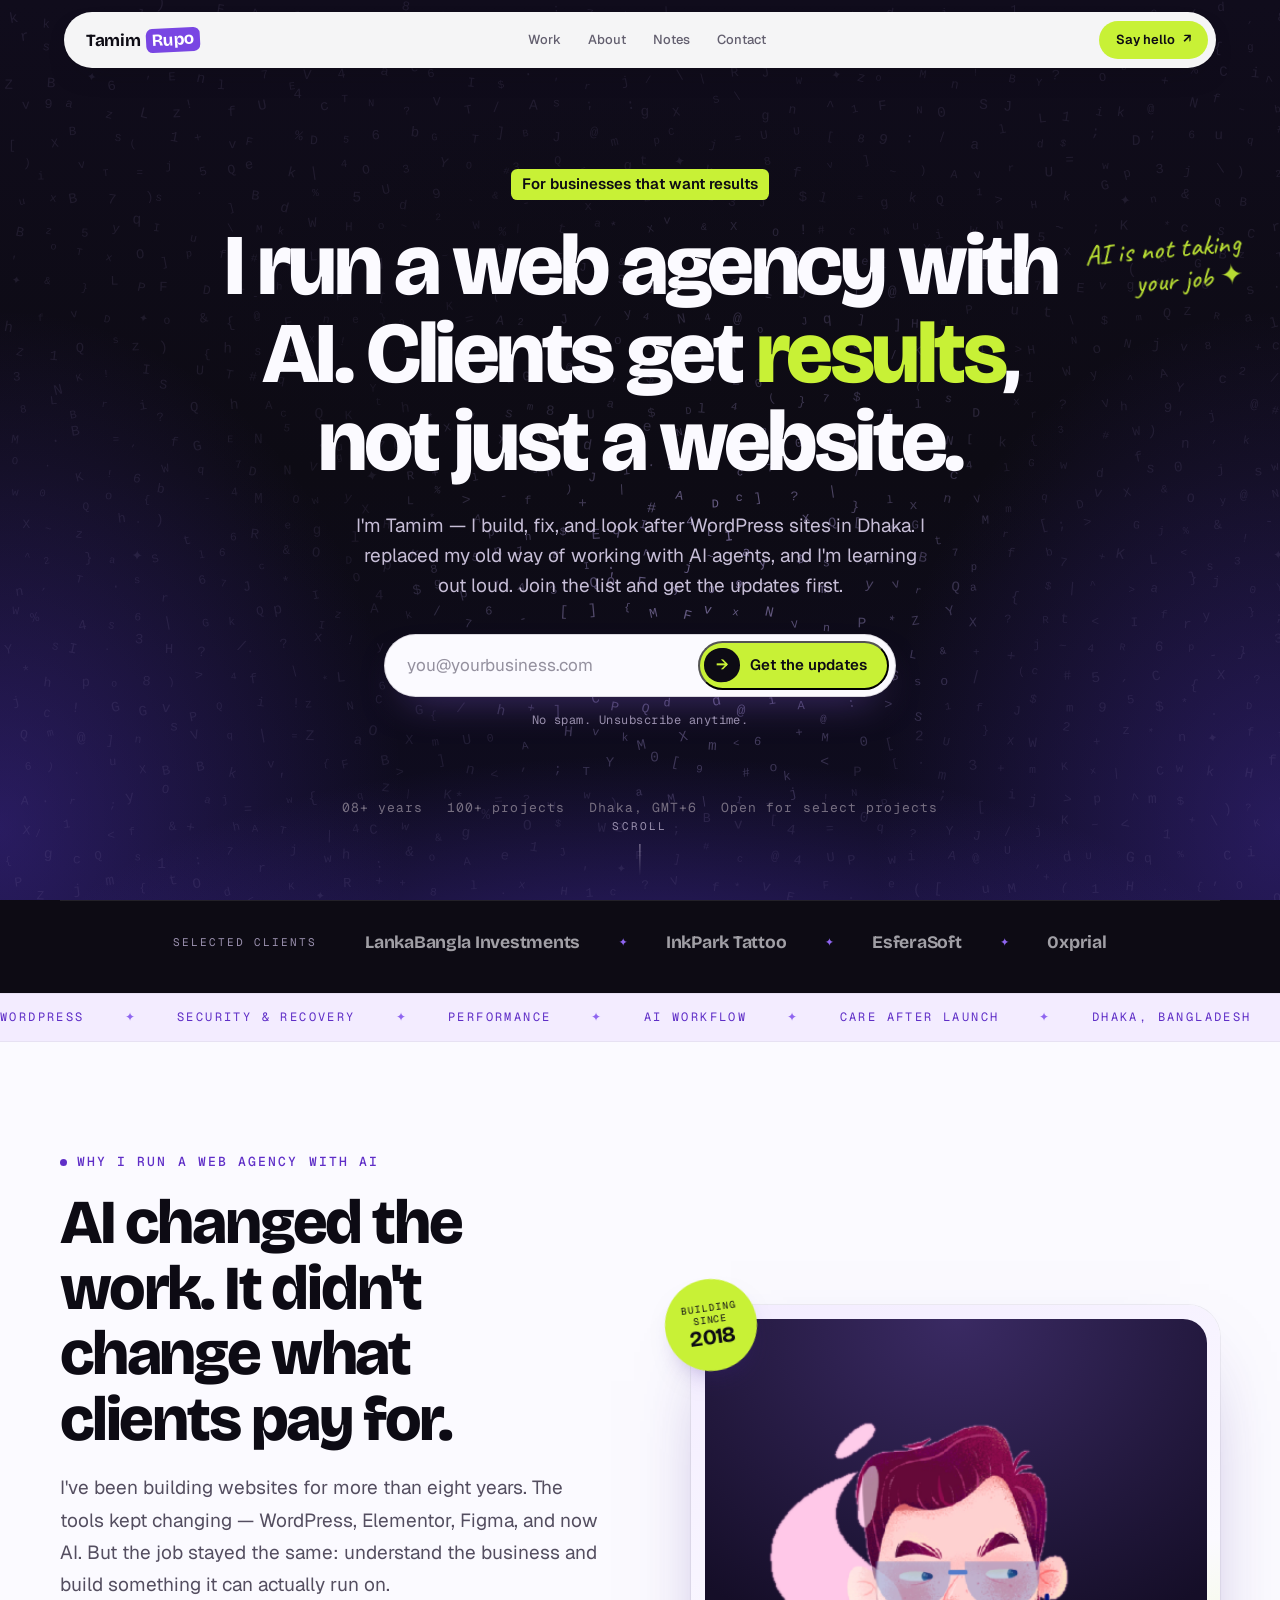
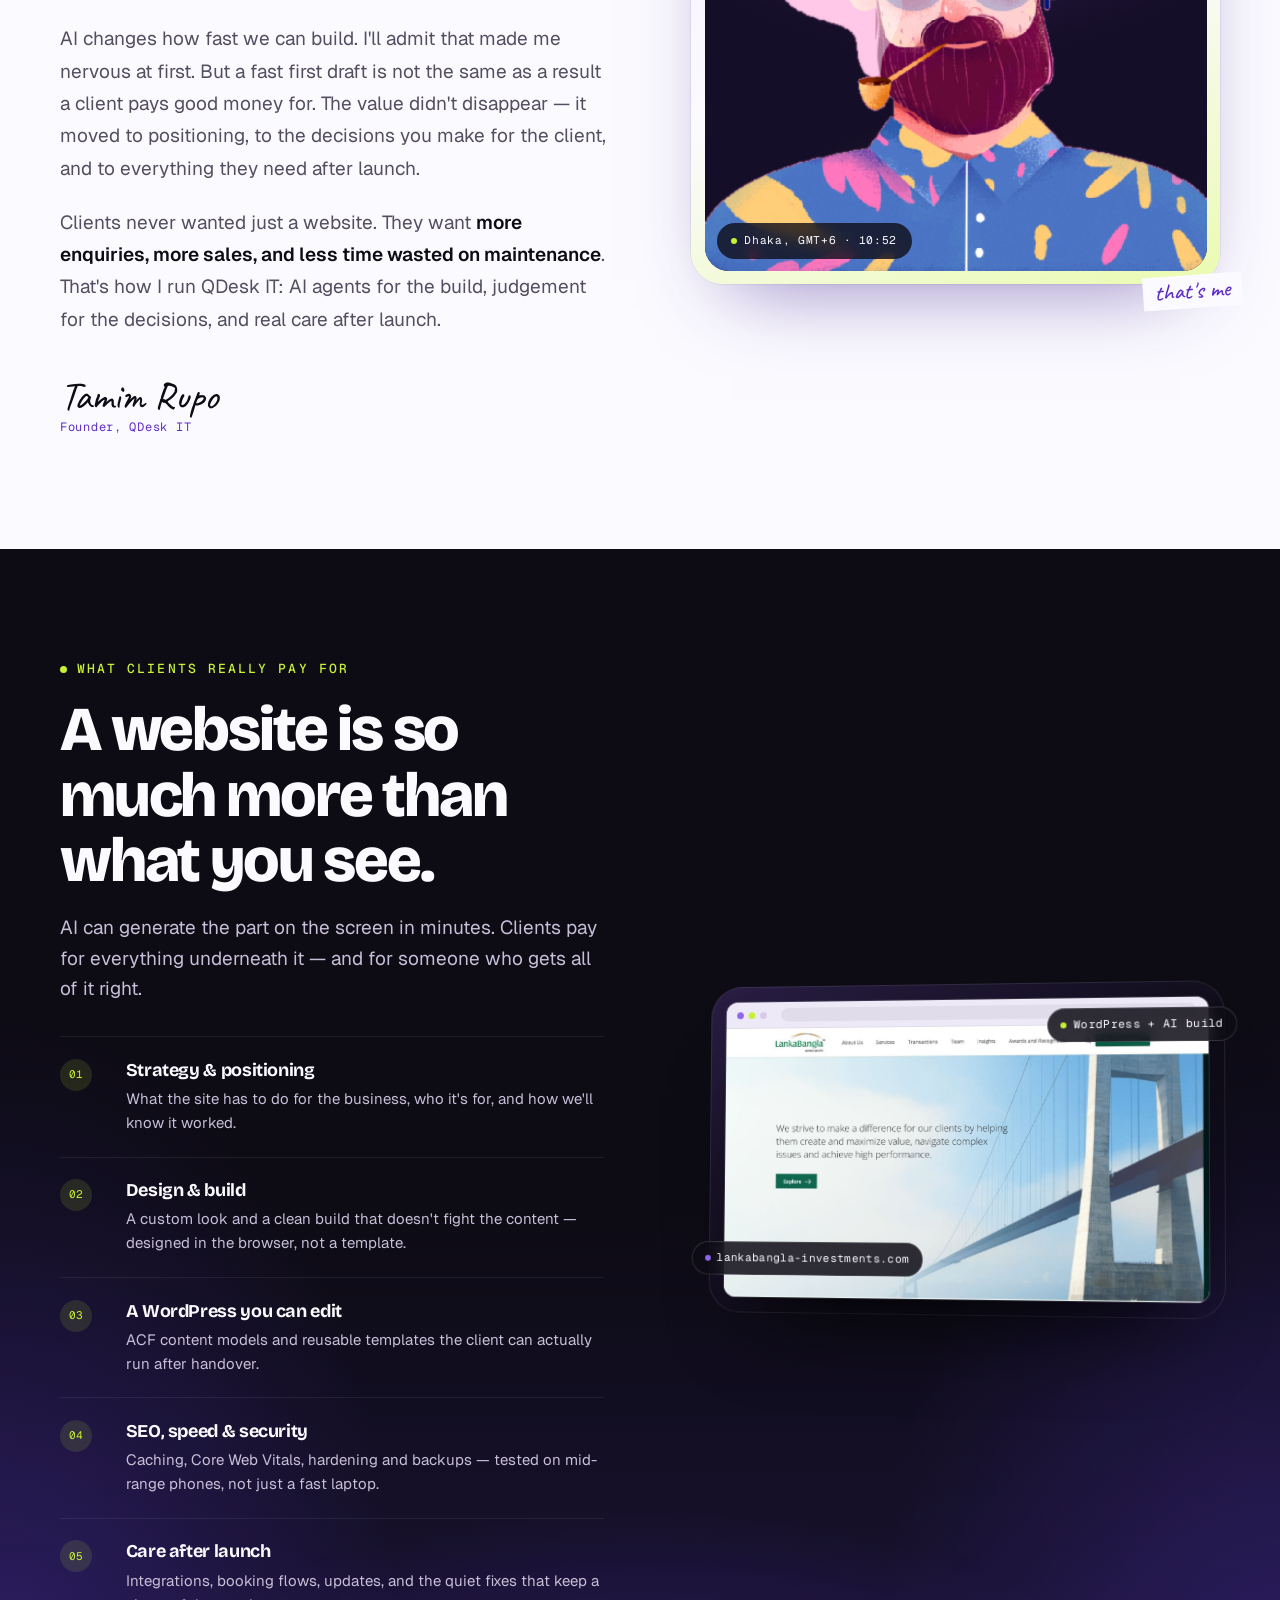
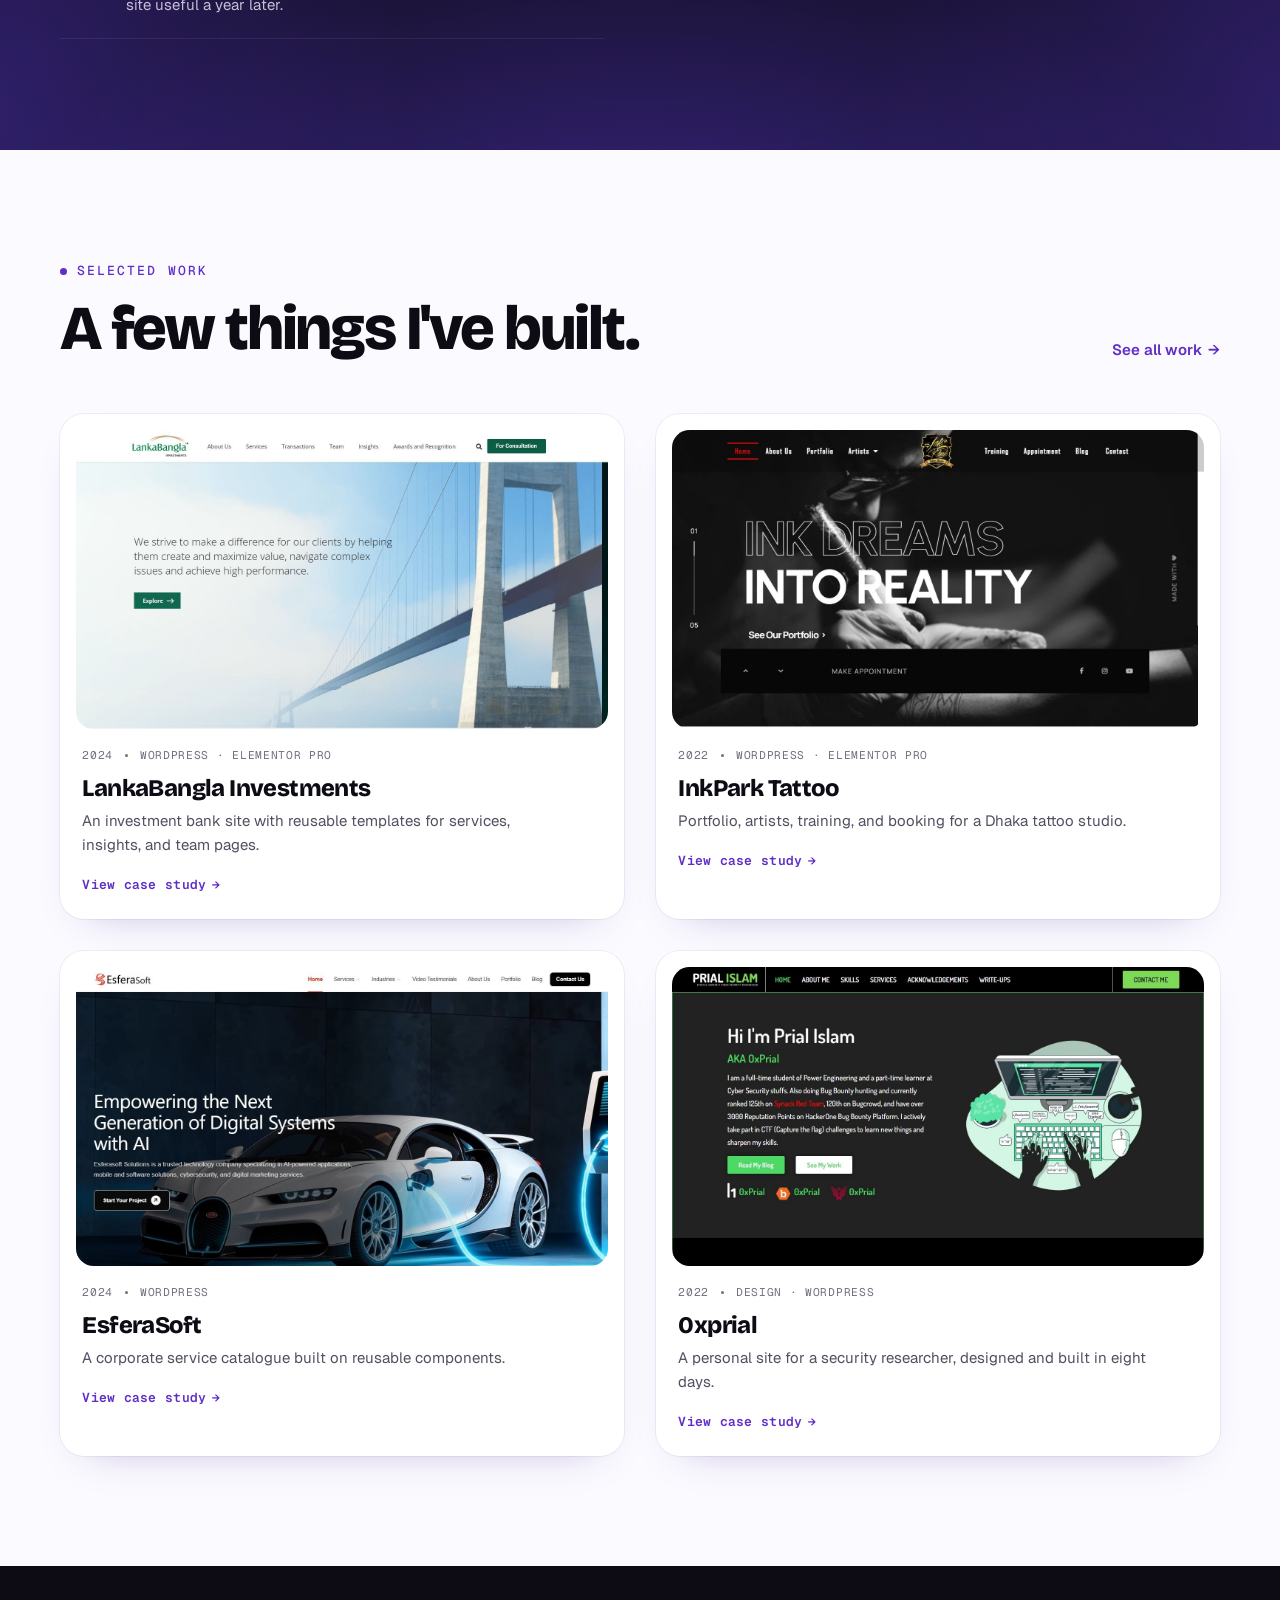
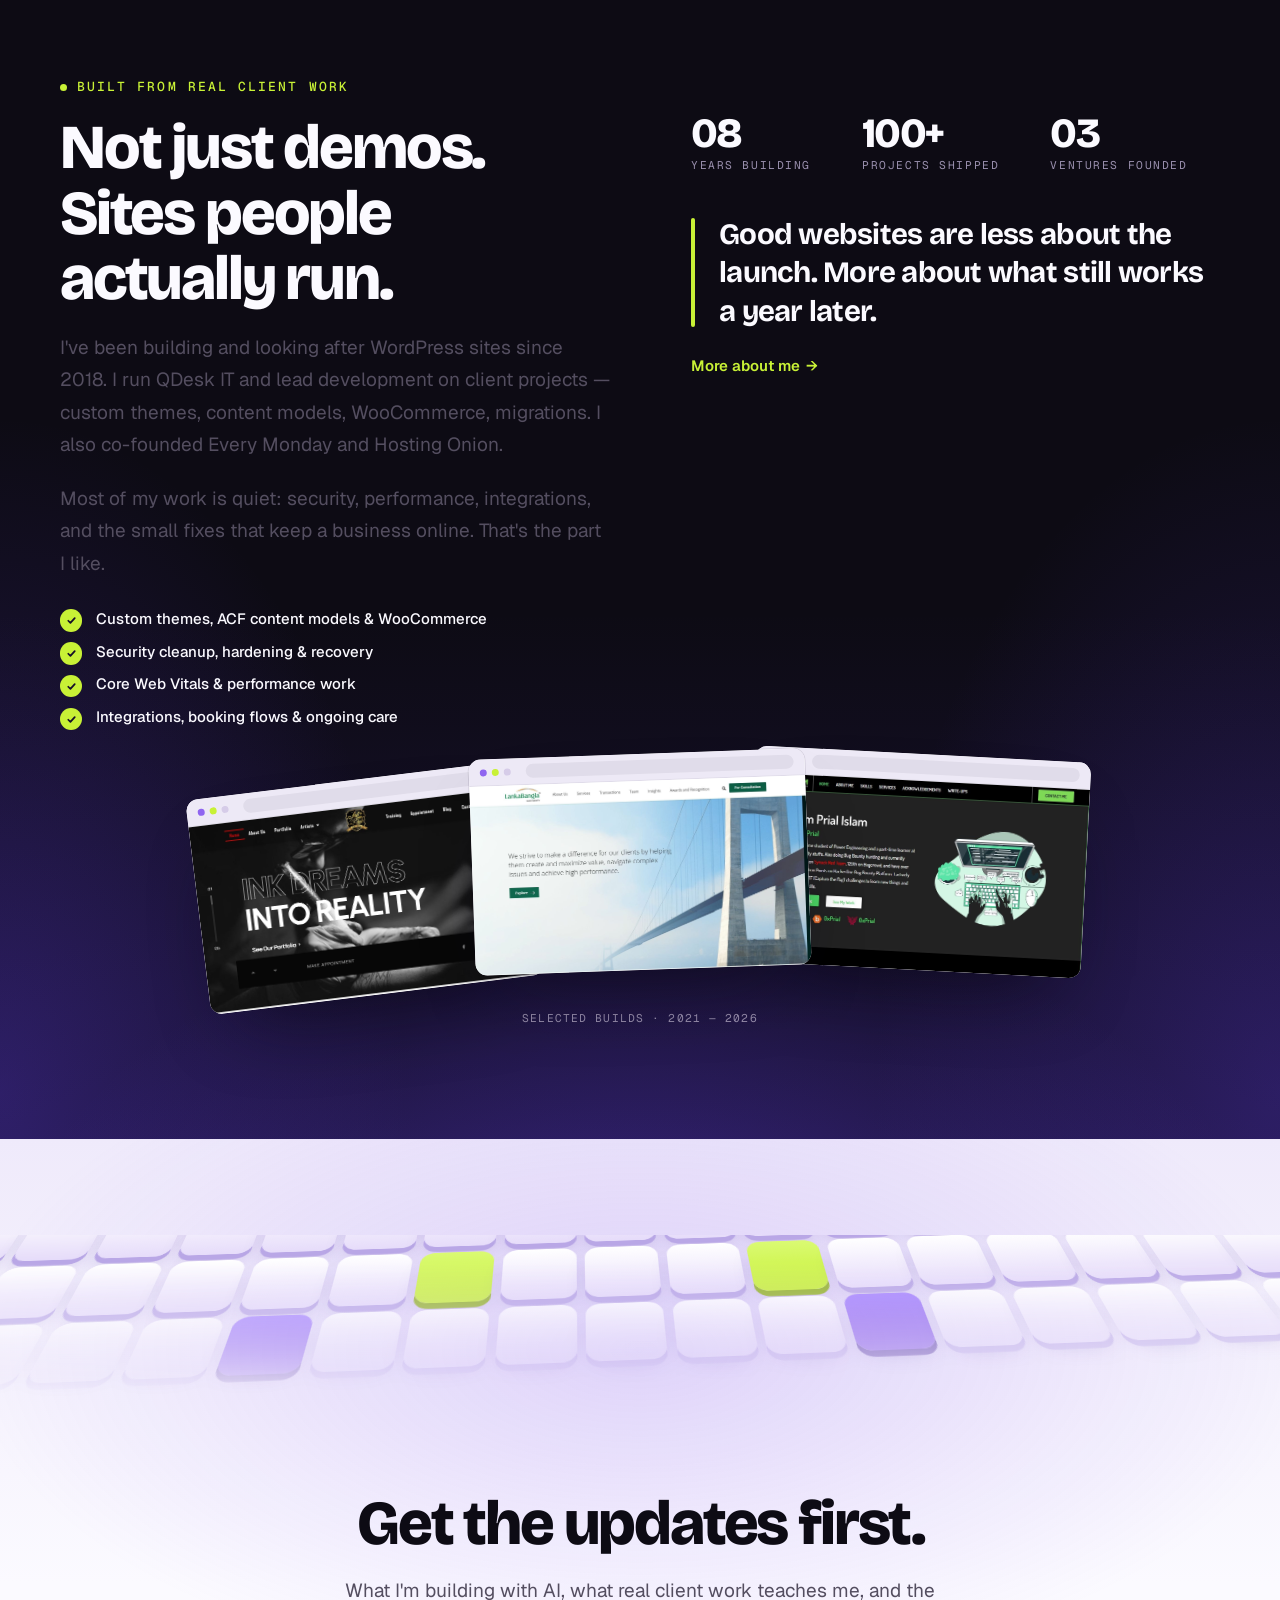
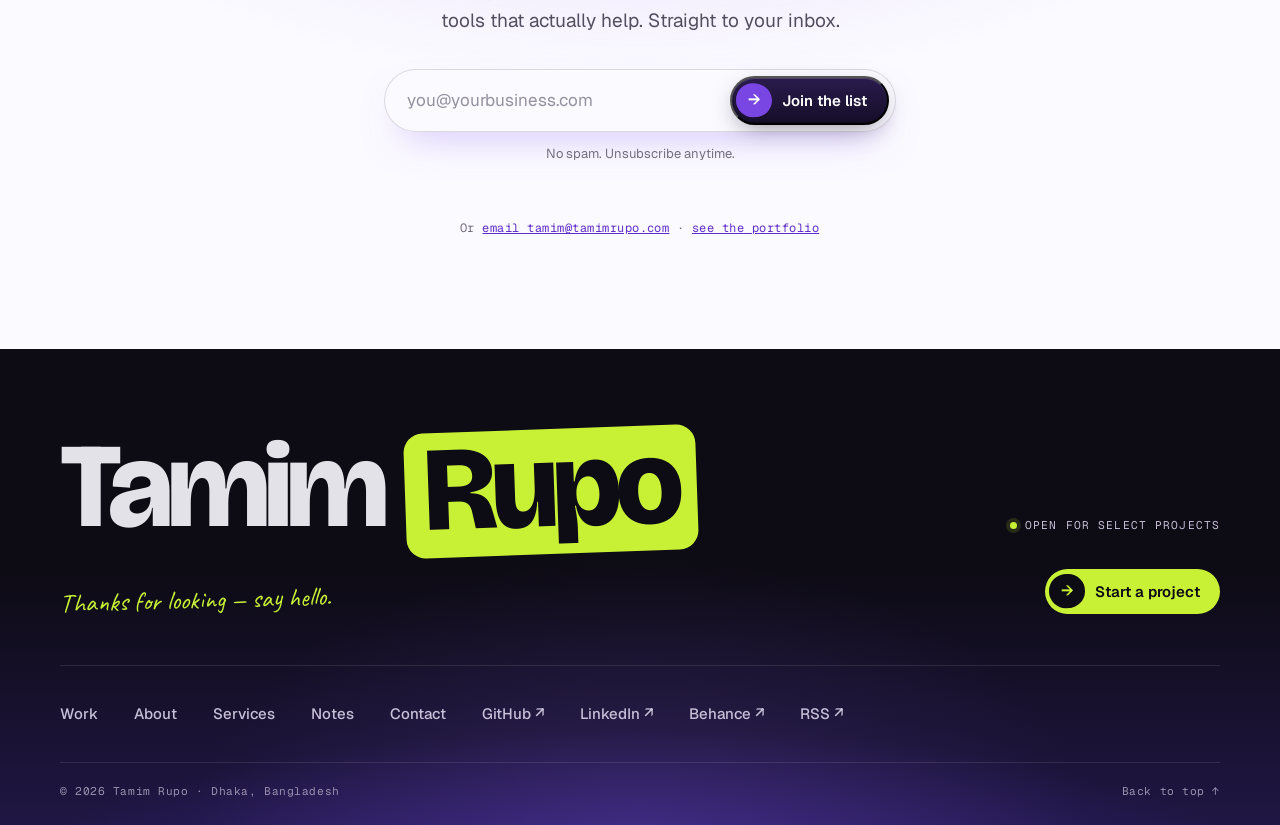
==== commit fbfe39db: "Redesign site in the livingwithprompts-style dark violet + lime system Rebuild every page on a share" ====
--- a/index.html
+++ b/index.html
@@ -3,43 +3,45 @@
 <head>
   <meta charset="UTF-8">
   <meta name="viewport" content="width=device-width, initial-scale=1">
-  <title>Tamim Rupo — Websites that feel human</title>
-  <meta name="description" content="Tamim Rupo is a web developer in Dhaka, Bangladesh. He builds, fixes, and looks after WordPress sites that have to work in the real world.">
+  <title>Tamim Rupo — I run a web agency with AI</title>
+  <meta name="description" content="Tamim Rupo runs QDesk IT, a web agency in Dhaka built on AI agents. He builds websites that get results — not just a launch. Join the list for updates.">
   <meta name="author" content="Tamim Rupo">
-  <meta name="color-scheme" content="light">
-  <meta name="theme-color" content="#f7f3ea">
+  <meta name="color-scheme" content="dark light">
+  <meta name="theme-color" content="#0d0b14">
   <link rel="canonical" href="https://tamimrupo.com/">
 
   <meta property="og:type" content="website">
   <meta property="og:site_name" content="Tamim Rupo">
-  <meta property="og:title" content="Tamim Rupo — Websites that feel human">
-  <meta property="og:description" content="A web developer in Dhaka. I build, fix, and look after WordPress sites that have to work long after launch.">
+  <meta property="og:title" content="Tamim Rupo — I run a web agency with AI">
+  <meta property="og:description" content="Tamim Rupo runs QDesk IT, a web agency in Dhaka built on AI agents. He builds websites that get results — not just a launch. Join the list for updates.">
   <meta property="og:url" content="https://tamimrupo.com/">
-  <meta property="og:image" content="https://tamimrupo.com/assets/img/og-paper.png">
+  <meta property="og:image" content="https://tamimrupo.com/assets/img/og-ai.png">
   <meta property="og:image:width" content="1200">
   <meta property="og:image:height" content="630">
-  <meta property="og:image:alt" content="Tamim Rupo — websites that feel human. A hand-drawn paper portfolio.">
+  <meta property="og:image:alt" content="Tamim Rupo — I run a web agency with AI. Clients get results, not just a website.">
   <meta name="twitter:card" content="summary_large_image">
-  <meta name="twitter:title" content="Tamim Rupo — Websites that feel human">
-  <meta name="twitter:description" content="A web developer in Dhaka. I build, fix, and look after WordPress sites that have to work long after launch.">
-  <meta name="twitter:image" content="https://tamimrupo.com/assets/img/og-paper.png">
-
-  <link rel="icon" href="assets/img/favicon.svg?v=3" type="image/svg+xml">
-  <link rel="apple-touch-icon" href="assets/img/apple-touch-icon.png?v=3">
-  <link rel="manifest" href="site.webmanifest?v=3">
+  <meta name="twitter:title" content="Tamim Rupo — I run a web agency with AI">
+  <meta name="twitter:description" content="Tamim Rupo runs QDesk IT, a web agency in Dhaka built on AI agents. He builds websites that get results — not just a launch. Join the list for updates.">
+  <meta name="twitter:image" content="https://tamimrupo.com/assets/img/og-ai.png">
+
+  <link rel="icon" href="assets/img/favicon.svg?v=4" type="image/svg+xml">
+  <link rel="apple-touch-icon" href="assets/img/apple-touch-icon.png?v=4">
+  <link rel="manifest" href="site.webmanifest?v=4">
   <link rel="alternate" type="application/rss+xml" title="Tamim Rupo — Notes" href="https://tamimrupo.com/writing/feed.xml">
 
   <link rel="preconnect" href="https://fonts.googleapis.com">
   <link rel="preconnect" href="https://fonts.gstatic.com" crossorigin>
-  <link href="https://fonts.googleapis.com/css2?family=Manrope:wght@400;500;600;700;800&family=Instrument+Serif:ital@0;1&family=IBM+Plex+Mono:wght@400;500&display=swap" rel="stylesheet">
-  <link rel="stylesheet" href="assets/css/paper.css?v=1">
+  <link href="https://fonts.googleapis.com/css2?family=Bricolage+Grotesque:opsz,wght@12..96,700..800&family=Geist:wght@400;500;600;700&family=Geist+Mono:wght@400;500&family=Caveat:wght@500;600&display=swap" rel="stylesheet">
+  <link rel="stylesheet" href="assets/css/site.css">
+  <script>document.documentElement.classList.add("js");</script>
+
   <script type="application/ld+json">
 {
   "@context": "https://schema.org",
   "@type": "Person",
   "name": "Tamim Rupo",
   "jobTitle": "Web Developer",
-  "description": "Web developer in Dhaka, Bangladesh. Builds and looks after WordPress sites, with a focus on security, performance, and maintainable architecture.",
+  "description": "Web developer in Dhaka, Bangladesh. Founder of QDesk IT, a web agency built on AI agents. He builds websites that get results — not just a launch.",
   "url": "https://tamimrupo.com/",
   "email": "mailto:tamim@tamimrupo.com",
   "address": {
@@ -64,486 +66,329 @@
   <a class="skip-link" href="#main">Skip to content</a>
 
   <header class="site-header">
-    <div class="wrap header-inner">
-      <a class="brand" href="#top" aria-label="Tamim Rupo — home">
-        <span class="brand__mark" aria-hidden="true">
-          <svg viewBox="0 0 48 48"><path d="M24 2c1.2 13.5 8.5 20.8 22 22-13.5 1.2-20.8 8.5-22 22-1.2-13.5-8.5-20.8-22-22C15.5 22.8 22.8 15.5 24 2Z" fill="currentColor"/></svg>
-        </span>
-        <span class="brand__name">Tamim Rupo <span>Web developer · Dhaka</span></span>
-      </a>
-
-      <nav class="nav" aria-label="Primary">
-        <a href="#work">Work</a>
-        <a href="#about">About</a>
-        <a href="#services">Services</a>
-        <a href="#notes">Notes</a>
-        <a href="#contact">Contact</a>
+    <div class="header-pill">
+      <a class="brand" href="index.html" aria-label="Tamim Rupo — home">Tamim<span class="brand__chip">Rupo</span></a>
+      <nav class="header-nav" id="site-menu" aria-label="Primary">
+        <a href="portfolio.html#work">Work</a>
+        <a href="portfolio.html#about">About</a>
+        <a href="portfolio.html#notes">Notes</a>
+        <a href="contact.html">Contact</a>
       </nav>
-
-      <a class="btn btn--yellow btn--sm header-cta" href="#contact">Say hello <span class="btn__arrow" aria-hidden="true">↗</span></a>
+      <div class="header-actions">
+        <a class="btn btn--lime btn--sm" href="contact.html">Say hello <span aria-hidden="true">↗</span></a>
+        <button class="menu-toggle" type="button" aria-expanded="false" aria-controls="site-menu" aria-label="Open menu">
+          <span></span><span></span>
+        </button>
+      </div>
     </div>
   </header>
 
   <main id="main">
-    <section class="hero" aria-labelledby="hero-title">
-      <div class="wrap">
-        <div class="hero-card">
-          <span class="hero-tab">Open for select projects</span>
-
-          <div class="hero-copy">
-            <p class="hero__hello">
-              <svg class="doodle doodle--yellow" viewBox="0 0 48 48" aria-hidden="true"><path d="M24 2c1.2 13.5 8.5 20.8 22 22-13.5 1.2-20.8 8.5-22 22-1.2-13.5-8.5-20.8-22-22C15.5 22.8 22.8 15.5 24 2Z"/></svg>
-              Hello, I'm Tamim.
-            </p>
-            <h1 class="hero-title" id="hero-title">Websites that <span class="mark">feel</span> <br><em>human.</em></h1>
-            <p class="hero-lede">I'm a web developer in Dhaka. I build, fix, and look after WordPress sites — the kind that have to work long after launch.</p>
-            <div class="hero-actions">
-              <a class="btn btn--ink" href="#work">See my work <span class="btn__arrow" aria-hidden="true">↘</span></a>
-              <a class="btn btn--outline" href="#contact">Say hello <span class="btn__arrow" aria-hidden="true">↗</span></a>
-            </div>
-            <p class="hero-meta">
-              <span>08+ years</span>
-              <span>100+ projects</span>
-              <span>Dhaka, GMT+6</span>
-              <span class="is-open">Available for select projects</span>
-            </p>
-          </div>
-
-          <div class="hero-scene">
-            <span class="desk-line" aria-hidden="true"></span>
-            <span class="avatar-halo" aria-hidden="true"></span>
-
-            <div class="hero-avatar-wrap">
-              <img class="hero-avatar" src="assets/img/tamim-cutout.png" alt="Illustrated portrait of Tamim Rupo" width="460" height="460" fetchpriority="high">
-            </div>
-
-            <span class="hero-speech" aria-hidden="true">Hi, I'm Tamim.</span>
-
-            <div class="hero-browser" aria-hidden="true">
-              <div class="browser-bar">
-                <i></i><i></i><i></i>
-                <span>lankabangla-investments.com</span>
-              </div>
-              <img src="assets/screens/lankabangla.jpg" alt="" width="1440" height="810" fetchpriority="high">
-              <span class="hero-tape"></span>
-            </div>
-
-            <div class="hero-phone" aria-hidden="true">
-              <div class="hero-phone__screen">
-                <img src="assets/screens/inkpark.jpg" alt="" width="1440" height="810" fetchpriority="high">
-              </div>
-            </div>
-
-            <svg class="doodle desk-cat" viewBox="0 0 120 110" aria-hidden="true">
-              <path d="M32 98c-4-19 4-39 18-48 5-3 11-4 17-2 14 4 23 20 21 50Z"/>
-              <path d="M38 48c-2-18 10-32 27-32s29 14 27 32c-2 15-12 24-27 24S40 63 38 48Z"/>
-              <path d="M47 30 42 12l17 9M79 30 84 12l-17 9"/>
-              <path d="M52 48h.1M69 48h.1M57 56c2 3 6 3 9 0M60 60v4l4 2"/>
-              <path d="M36 82c5-20 4-33 4-33M86 82c-3-12-1-26 5-33"/>
-              <path d="M92 92c9-11 15-2 11 6-3 7-11 7-15 1"/>
-            </svg>
-
-            <svg class="doodle desk-plant" viewBox="0 0 100 130" aria-hidden="true">
-              <path d="M34 96h32l-5 25H39Z"/>
-              <path d="M50 96V56M50 76c-12-2-21-11-24-25 12 1 21 11 24 25ZM50 66c11-3 19-12 21-25-12 1-20 12-21 25Z"/>
-              <path d="M42 96c-2-10 0-19 8-25M58 96c3-12 1-22-8-30"/>
-            </svg>
-
-            <svg class="doodle desk-coffee" viewBox="0 0 80 100" aria-hidden="true">
-              <path d="M18 38h38v28c0 11-9 20-19 20S18 77 18 66Z"/>
-              <path d="M56 46h6c6 0 10 4 10 9s-4 9-10 9h-6"/>
-              <path d="M29 26c-4-6 4-8 0-14M41 24c-4-6 4-8 0-14M53 26c-4-6 4-8 0-14"/>
-              <path d="M18 84h38"/>
-            </svg>
-
-            <span class="hero-sticky" aria-hidden="true">
-              <strong>100+</strong>
-              projects since 2018
-            </span>
-
-            <svg class="doodle scene-star scene-star--one" viewBox="0 0 48 48" aria-hidden="true"><path d="M24 2c1.2 13.5 8.5 20.8 22 22-13.5 1.2-20.8 8.5-22 22-1.2-13.5-8.5-20.8-22-22C15.5 22.8 22.8 15.5 24 2Z"/></svg>
-            <svg class="doodle doodle--yellow scene-star scene-star--two" viewBox="0 0 48 48" aria-hidden="true"><path d="M24 2c1.2 13.5 8.5 20.8 22 22-13.5 1.2-20.8 8.5-22 22-1.2-13.5-8.5-20.8-22-22C15.5 22.8 22.8 15.5 24 2Z"/></svg>
-            <svg class="doodle scene-star scene-star--three" viewBox="0 0 48 48" aria-hidden="true"><path d="M24 2c1.2 13.5 8.5 20.8 22 22-13.5 1.2-20.8 8.5-22 22-1.2-13.5-8.5-20.8-22-22C15.5 22.8 22.8 15.5 24 2Z"/></svg>
-            <svg class="doodle scene-squiggle" viewBox="0 0 80 22" aria-hidden="true"><path d="M2 14c11-11 19 9 30 0s19 6 28-1 12-6 18-3"/></svg>
-          </div>
-
-          <div class="clients">
-            <span class="clients__label">
-              <svg class="doodle" viewBox="0 0 48 48" aria-hidden="true"><path d="M24 2c1.2 13.5 8.5 20.8 22 22-13.5 1.2-20.8 8.5-22 22-1.2-13.5-8.5-20.8-22-22C15.5 22.8 22.8 15.5 24 2Z"/></svg>
-              Selected clients
-            </span>
-            <div class="clients__items">
-              <span>LankaBangla Investments</span>
-              <span>InkPark Tattoo</span>
-              <span>EsferaSoft</span>
-              <span>0xprial</span>
-            </div>
-          </div>
-        </div>
-      </div>
-    </section>
-
-    <section class="section work" id="work" aria-labelledby="work-title">
-      <div class="wrap">
-        <div class="section-head">
-          <div class="section-head__copy">
-            <p class="kicker">01 / Selected work</p>
-            <h2 id="work-title">A few things I've <em>built</em>.</h2>
-          </div>
-          <div class="section-head__side">
-            <p>Four projects where the site had a real job to do — not just a launch.</p>
-            <span class="stamp">2021 — 2026 / four picks</span>
-          </div>
+    <!-- Hero -->
+    <section class="hero">
+      <canvas id="hero-field" class="hero__canvas" aria-hidden="true"></canvas>
+      <div class="hero__scrim" aria-hidden="true"></div>
+      <div class="hero__inner">
+        <span class="badge rise" data-rise style="--i:0">For businesses that want results</span>
+        <h1 class="hero__title rise" data-rise style="--i:1">I run a web agency with AI. Clients get <em class="hl">results</em>, not just a website.</h1>
+        <p class="hero__lede rise" data-rise style="--i:2">I'm Tamim — I build, fix, and look after WordPress sites in Dhaka. I replaced my old way of working with AI agents, and I'm learning out loud. Join the list and get the updates first.</p>
+
+        <div class="hero__cta rise" data-rise style="--i:3">
+          <form class="join" data-join-form novalidate>
+            <div class="join__row">
+              <input class="join__field" data-join-email type="email" name="email" placeholder="you@yourbusiness.com" aria-label="Your email address" autocomplete="email" required>
+              <button class="btn-arrow btn-arrow--lime btn-arrow--sm join__btn" type="submit">
+                <span class="btn-arrow__icon" aria-hidden="true">→</span>
+                <span class="btn-arrow__text">Get the updates</span>
+              </button>
+            </div>
+            <p class="micro" style="margin-top:.9rem">No spam. Unsubscribe anytime.</p>
+            <p class="join__status" data-join-status role="status" aria-live="polite"></p>
+          </form>
+        </div>
+
+        <div class="mono rise" data-rise style="--i:4; margin-top:2.25rem; display:flex; flex-wrap:wrap; justify-content:center; gap:.5rem 1.5rem; letter-spacing:.08em;">
+          <span>08+ years</span><span>100+ projects</span><span>Dhaka, GMT+6</span><span>Open for select projects</span>
+        </div>
+      </div>
+
+      <p class="hero__note hand" aria-hidden="true">AI is not taking your job ✦</p>
+      <a class="hero__scroll" href="#why">Scroll</a>
+    </section>
+
+    <!-- Clients -->
+    <div class="clients">
+      <div class="container clients__inner">
+        <p class="clients__label">Selected clients</p>
+        <ul class="clients__list">
+          <li>LankaBangla Investments</li>
+          <li>InkPark Tattoo</li>
+          <li>EsferaSoft</li>
+          <li>0xprial</li>
+        </ul>
+      </div>
+    </div>
+
+    <!-- Marquee -->
+    <div class="marquee" aria-hidden="true">
+      <div class="marquee__track">
+        <span>WordPress</span><span>Security &amp; recovery</span><span>Performance</span><span>AI workflow</span><span>Care after launch</span><span>Dhaka, Bangladesh</span>
+        <span>WordPress</span><span>Security &amp; recovery</span><span>Performance</span><span>AI workflow</span><span>Care after launch</span><span>Dhaka, Bangladesh</span>
+      </div>
+    </div>
+
+    <!-- Why this exists -->
+    <section class="section section--paper" id="why">
+      <div class="container split">
+        <div class="split__copy reveal">
+          <p class="eyebrow">Why I run a web agency with AI</p>
+          <h2>AI changed the work. It didn't change what clients pay for.</h2>
+          <div class="prose">
+            <p>I've been building websites for more than eight years. The tools kept changing — WordPress, Elementor, Figma, and now AI. But the job stayed the same: understand the business and build something it can actually run on.</p>
+            <p>AI changes how fast we can build. I'll admit that made me nervous at first. But a fast first draft is not the same as a result a client pays good money for. The value didn't disappear — it moved to positioning, to the decisions you make for the client, and to everything they need after launch.</p>
+            <p>Clients never wanted just a website. They want <strong>more enquiries, more sales, and less time wasted on maintenance</strong>. That's how I run QDesk IT: AI agents for the build, judgement for the decisions, and real care after launch.</p>
+          </div>
+          <p class="signature">
+            <span class="signature__name">Tamim Rupo</span>
+            <span class="signature__role">Founder, QDesk IT</span>
+          </p>
+        </div>
+
+        <div class="split__media reveal" style="--i:1">
+          <div class="portrait-card">
+            <span class="portrait-card__badge"><span>Building<br>since<br><b>2018</b></span></span>
+            <div class="portrait-card__media">
+              <img src="assets/img/tamim-cutout.png" alt="Illustrated portrait of Tamim Rupo" width="460" height="460" loading="lazy">
+            </div>
+            <span class="portrait-card__chip"><i aria-hidden="true"></i>Dhaka, GMT+6 · <time data-dhaka-time>--:--</time></span>
+            <p class="portrait-card__note hand">that's me</p>
+          </div>
+        </div>
+      </div>
+    </section>
+
+    <!-- What clients pay for -->
+    <section class="section section--dark section--glow" id="what">
+      <div class="container feature-grid">
+        <div class="feature__copy reveal">
+          <p class="eyebrow eyebrow--lime">What clients really pay for</p>
+          <h2>A website is so much more than what you see.</h2>
+          <p class="lead on-dark">AI can generate the part on the screen in minutes. Clients pay for everything underneath it — and for someone who gets all of it right.</p>
+
+          <ol class="number-list">
+            <li class="num-item">
+              <span class="num-item__num">01</span>
+              <div><h3>Strategy &amp; positioning</h3><p>What the site has to do for the business, who it's for, and how we'll know it worked.</p></div>
+            </li>
+            <li class="num-item">
+              <span class="num-item__num">02</span>
+              <div><h3>Design &amp; build</h3><p>A custom look and a clean build that doesn't fight the content — designed in the browser, not a template.</p></div>
+            </li>
+            <li class="num-item">
+              <span class="num-item__num">03</span>
+              <div><h3>A WordPress you can edit</h3><p>ACF content models and reusable templates the client can actually run after handover.</p></div>
+            </li>
+            <li class="num-item">
+              <span class="num-item__num">04</span>
+              <div><h3>SEO, speed &amp; security</h3><p>Caching, Core Web Vitals, hardening and backups — tested on mid-range phones, not just a fast laptop.</p></div>
+            </li>
+            <li class="num-item">
+              <span class="num-item__num">05</span>
+              <div><h3>Care after launch</h3><p>Integrations, booking flows, updates, and the quiet fixes that keep a site useful a year later.</p></div>
+            </li>
+          </ol>
+        </div>
+
+        <div class="feature__media reveal" style="--i:1">
+          <div class="device">
+            <div class="browser">
+              <div class="browser__bar"><i></i><i></i><i></i><span class="browser__url"></span></div>
+              <img src="assets/screens/lankabangla.jpg" alt="LankaBangla Investments website on a laptop screen" width="1440" height="810" loading="lazy">
+            </div>
+            <span class="device__tag device__tag--1"><i></i>lankabangla-investments.com</span>
+            <span class="device__tag device__tag--2 device__tag--lime"><i></i>WordPress + AI build</span>
+          </div>
+        </div>
+      </div>
+    </section>
+
+    <!-- Selected work -->
+    <section class="section section--paper" id="work">
+      <div class="container">
+        <div class="section-head reveal">
+          <div>
+            <p class="eyebrow">Selected work</p>
+            <h2>A few things I've built.</h2>
+          </div>
+          <a class="arrow-link" href="portfolio.html#work">See all work</a>
         </div>
 
         <div class="work-grid">
-          <a class="work-card" href="work/lankabangla.html">
-            <span class="work-card__tape" aria-hidden="true"></span>
-            <span class="work-card__index" aria-hidden="true">01</span>
+          <a class="work-card reveal" href="work/lankabangla.html">
             <div class="work-card__media">
-              <div class="browser-bar"><i></i><i></i><i></i><span>lankabangla-investments.com</span></div>
-              <img src="assets/screens/lankabangla.jpg" alt="" width="1440" height="810" loading="lazy">
+              <img src="assets/screens/lankabangla.jpg" alt="LankaBangla Investments website" width="1440" height="810" loading="lazy">
             </div>
             <div class="work-card__body">
-              <div class="work-card__meta"><span>2024</span><span>WordPress · Elementor Pro</span></div>
-              <h3>LankaBangla Investments</h3>
-              <p>An investment bank site with reusable templates for services, insights, and team pages.</p>
-              <div class="work-card__foot">
-                <span>lankabangla-investments.com</span>
-                <span class="work-card__arrow" aria-hidden="true">↗</span>
-              </div>
-            </div>
-          </a>
-
-          <a class="work-card" href="work/inkpark.html">
-            <span class="work-card__tape" aria-hidden="true"></span>
-            <span class="work-card__index" aria-hidden="true">02</span>
+              <p class="work-card__meta"><span>2024</span><span class="dot" aria-hidden="true"></span><span>WordPress · Elementor Pro</span></p>
+              <h3 class="work-card__title">LankaBangla Investments</h3>
+              <p class="work-card__desc">An investment bank site with reusable templates for services, insights, and team pages.</p>
+              <span class="work-card__link">View case study</span>
+            </div>
+          </a>
+
+          <a class="work-card reveal" href="work/inkpark.html" style="--i:1">
             <div class="work-card__media">
-              <div class="browser-bar"><i></i><i></i><i></i><span>inkparktattoo.com</span></div>
-              <img src="assets/screens/inkpark.jpg" alt="" width="1440" height="810" loading="lazy">
+              <img src="assets/screens/inkpark.jpg" alt="InkPark Tattoo website" width="1440" height="810" loading="lazy">
             </div>
             <div class="work-card__body">
-              <div class="work-card__meta"><span>2022</span><span>WordPress · Elementor Pro</span></div>
-              <h3>InkPark Tattoo</h3>
-              <p>Portfolio, artists, training, and booking for a Dhaka tattoo studio.</p>
-              <div class="work-card__foot">
-                <span>inkparktattoo.com</span>
-                <span class="work-card__arrow" aria-hidden="true">↗</span>
-              </div>
-            </div>
-          </a>
-
-          <a class="work-card" href="work/esferasoft.html">
-            <span class="work-card__tape" aria-hidden="true"></span>
-            <span class="work-card__index" aria-hidden="true">03</span>
+              <p class="work-card__meta"><span>2022</span><span class="dot" aria-hidden="true"></span><span>WordPress · Elementor Pro</span></p>
+              <h3 class="work-card__title">InkPark Tattoo</h3>
+              <p class="work-card__desc">Portfolio, artists, training, and booking for a Dhaka tattoo studio.</p>
+              <span class="work-card__link">View case study</span>
+            </div>
+          </a>
+
+          <a class="work-card reveal" href="work/esferasoft.html">
             <div class="work-card__media">
-              <div class="browser-bar"><i></i><i></i><i></i><span>esferasoft.com</span></div>
-              <img src="assets/screens/esferasoft.jpg" alt="" width="1440" height="810" loading="lazy">
+              <img src="assets/screens/esferasoft.jpg" alt="EsferaSoft website" width="1440" height="810" loading="lazy">
             </div>
             <div class="work-card__body">
-              <div class="work-card__meta"><span>2024</span><span>WordPress</span></div>
-              <h3>EsferaSoft</h3>
-              <p>A corporate service catalogue built on reusable components.</p>
-              <div class="work-card__foot">
-                <span>esferasoft.com</span>
-                <span class="work-card__arrow" aria-hidden="true">↗</span>
-              </div>
-            </div>
-          </a>
-
-          <a class="work-card" href="work/0xprial.html">
-            <span class="work-card__tape" aria-hidden="true"></span>
-            <span class="work-card__index" aria-hidden="true">04</span>
+              <p class="work-card__meta"><span>2024</span><span class="dot" aria-hidden="true"></span><span>WordPress</span></p>
+              <h3 class="work-card__title">EsferaSoft</h3>
+              <p class="work-card__desc">A corporate service catalogue built on reusable components.</p>
+              <span class="work-card__link">View case study</span>
+            </div>
+          </a>
+
+          <a class="work-card reveal" href="work/0xprial.html" style="--i:1">
             <div class="work-card__media">
-              <div class="browser-bar"><i></i><i></i><i></i><span>0xprial.com</span></div>
-              <img src="assets/screens/0xprial.jpg" alt="" width="1440" height="810" loading="lazy">
+              <img src="assets/screens/0xprial.jpg" alt="0xprial website" width="1440" height="810" loading="lazy">
             </div>
             <div class="work-card__body">
-              <div class="work-card__meta"><span>2022</span><span>Design · WordPress</span></div>
-              <h3>0xprial</h3>
-              <p>A personal site for a security researcher, designed and built in eight days.</p>
-              <div class="work-card__foot">
-                <span>0xprial.com</span>
-                <span class="work-card__arrow" aria-hidden="true">↗</span>
-              </div>
-            </div>
-          </a>
-        </div>
-
-        <div class="work-foot">
-          <span>Selected projects / 2021 — 2026</span>
-          <span class="work-foot__note">
-            <svg class="doodle" viewBox="0 0 80 22" aria-hidden="true"><path d="M2 14c11-11 19 9 30 0s19 6 28-1 12-6 18-3"/></svg>
-            More work on request — just ask
-          </span>
-        </div>
-      </div>
-    </section>
-
-    <section class="section about" id="about" aria-labelledby="about-title">
-      <div class="wrap">
-        <div class="about-card">
-          <span class="card-tab">About me</span>
-
-          <div class="about-portrait">
-            <span class="about-portrait__halo" aria-hidden="true"></span>
-            <figure class="polaroid">
-              <img src="assets/img/tamim-github.png" alt="Illustrated portrait of Tamim Rupo" width="460" height="460" loading="lazy">
-              <figcaption class="polaroid__caption"><span>Tamim Rupo</span><em>Dhaka, Bangladesh</em></figcaption>
-            </figure>
-            <svg class="doodle doodle--yellow about-doodle about-doodle--star" viewBox="0 0 48 48" aria-hidden="true"><path d="M24 2c1.2 13.5 8.5 20.8 22 22-13.5 1.2-20.8 8.5-22 22-1.2-13.5-8.5-20.8-22-22C15.5 22.8 22.8 15.5 24 2Z"/></svg>
-            <svg class="doodle about-doodle about-doodle--plant" viewBox="0 0 100 130" aria-hidden="true">
-              <path d="M34 96h32l-5 25H39Z"/>
-              <path d="M50 96V56M50 76c-12-2-21-11-24-25 12 1 21 11 24 25ZM50 66c11-3 19-12 21-25-12 1-20 12-21 25Z"/>
-            </svg>
-            <svg class="doodle about-doodle about-doodle--coffee" viewBox="0 0 80 100" aria-hidden="true">
-              <path d="M18 38h38v28c0 11-9 20-19 20S18 77 18 66Z"/>
-              <path d="M56 46h6c6 0 10 4 10 9s-4 9-10 9h-6"/>
-              <path d="M29 26c-4-6 4-8 0-14M41 24c-4-6 4-8 0-14M53 26c-4-6 4-8 0-14"/>
-              <path d="M18 84h38"/>
-            </svg>
-          </div>
-
-          <div class="about-copy">
-            <p class="kicker">02 / A little context</p>
-            <h2 id="about-title">I'm Tamim. I make the web <em>work</em>.</h2>
-            <p class="about-lede">A developer in Dhaka, building and looking after WordPress sites since 2018.</p>
-            <p>I run QDesk IT and lead development on client projects — custom themes, content models, WooCommerce, migrations. The parts that decide whether a site is still easy to live with a year later.</p>
-            <p>I also co-founded Every Monday and Hosting Onion. Most of my work is quiet: security, performance, integrations, and the small fixes that keep a business online.</p>
-            <blockquote class="about-quote">Good websites are less about the launch. More about what still works a year later.</blockquote>
-            <p class="about-now">
-              <span>QDesk IT</span>
-              <span>Every Monday</span>
-              <span>Hosting Onion</span>
-            </p>
-            <div class="about-stats">
-              <div class="about-stat"><strong>08</strong><span>Years building</span></div>
-              <div class="about-stat"><strong>100+</strong><span>Projects shipped</span></div>
-              <div class="about-stat"><strong>03</strong><span>Ventures founded</span></div>
-            </div>
-          </div>
-        </div>
-      </div>
-    </section>
-
-    <section class="section services" id="services" aria-labelledby="services-title">
-      <div class="wrap">
-        <div class="section-head">
-          <div class="section-head__copy">
-            <p class="kicker">03 / How I help</p>
-            <h2 id="services-title">Things I can <em>help</em> with.</h2>
-          </div>
-          <div class="section-head__side">
-            <p>The unglamorous parts, handled well.</p>
-            <span class="stamp">Four ways I usually help</span>
-          </div>
-        </div>
-
-        <div class="service-grid">
-          <article class="service-card">
-            <span class="service-index" aria-hidden="true">01</span>
-            <span class="service-icon" aria-hidden="true">
-              <svg viewBox="0 0 24 24" fill="none" stroke="currentColor" stroke-width="1.6" stroke-linecap="round" stroke-linejoin="round"><path d="m8 7-5 5 5 5M16 7l5 5-5 5M14 4l-4 16"/></svg>
-            </span>
-            <div>
-              <h3>WordPress architecture</h3>
-              <p>Custom themes, ACF content models, WooCommerce, and migrations — built for the people who update the site after me.</p>
-            </div>
-          </article>
-
-          <article class="service-card">
-            <span class="service-index" aria-hidden="true">02</span>
-            <span class="service-icon" aria-hidden="true">
-              <svg viewBox="0 0 24 24" fill="none" stroke="currentColor" stroke-width="1.6" stroke-linecap="round" stroke-linejoin="round"><path d="M12 3 5 6v5c0 5 3 8.2 7 10 4-1.8 7-5 7-10V6l-7-3Z"/><path d="m8.8 12 2.2 2.2 4.4-4.4"/></svg>
-            </span>
-            <div>
-              <h3>Security &amp; recovery</h3>
-              <p>Malware cleanup, hardening, backups, and getting compromised sites back online without losing the evidence.</p>
-            </div>
-          </article>
-
-          <article class="service-card">
-            <span class="service-index" aria-hidden="true">03</span>
-            <span class="service-icon" aria-hidden="true">
-              <svg viewBox="0 0 24 24" fill="none" stroke="currentColor" stroke-width="1.6" stroke-linecap="round" stroke-linejoin="round"><path d="M4 15a8 8 0 1 1 16 0"/><path d="m12 15 4-4"/><circle cx="12" cy="15" r="1.5"/><path d="M4 19h16"/></svg>
-            </span>
-            <div>
-              <h3>Performance</h3>
-              <p>Caching, asset cleanup, and Core Web Vitals work — tested on mid-range phones, not just a fast laptop.</p>
-            </div>
-          </article>
-
-          <article class="service-card">
-            <span class="service-index" aria-hidden="true">04</span>
-            <span class="service-icon" aria-hidden="true">
-              <svg viewBox="0 0 24 24" fill="none" stroke="currentColor" stroke-width="1.6" stroke-linecap="round" stroke-linejoin="round"><circle cx="12" cy="5" r="2.5"/><circle cx="5" cy="18" r="2.5"/><circle cx="19" cy="18" r="2.5"/><path d="M12 7.5v4M12 11.5 6.5 16M12 11.5l5.5 4.5"/></svg>
-            </span>
-            <div>
-              <h3>Integrations &amp; care</h3>
-              <p>APIs, booking flows, CRMs, ongoing updates, and the small automations that keep a site useful.</p>
-            </div>
-          </article>
-
-          <div class="now-strip">
-            <div>
-              <p class="now-strip__label">Currently</p>
-              <p class="now-strip__items"><span>QDesk IT</span><span>Every Monday</span><span>Hosting Onion</span></p>
-            </div>
-            <span class="now-strip__status">Available for select projects</span>
-          </div>
-        </div>
-      </div>
-    </section>
-
-    <section class="section notes" id="notes" aria-labelledby="notes-title">
-      <div class="wrap">
-        <div class="section-head">
-          <div class="section-head__copy">
-            <p class="kicker">04 / Notes</p>
-            <h2 id="notes-title">Notes from the <em>work</em>.</h2>
-          </div>
-          <div class="section-head__side">
-            <p>Short, practical things I've learned while building and rescuing sites.</p>
-            <a class="link-arrow" href="writing/feed.xml">Follow via RSS <span aria-hidden="true">↗</span></a>
-          </div>
-        </div>
-
-        <div class="notebook">
-          <div class="notebook-rings" aria-hidden="true"><i></i><i></i><i></i><i></i><i></i><i></i><i></i><i></i><i></i></div>
-          <span class="notebook-bookmark" aria-hidden="true"></span>
-
-          <div class="notebook-head">
-            <span><svg class="doodle" viewBox="0 0 48 48" aria-hidden="true"><path d="M24 2c1.2 13.5 8.5 20.8 22 22-13.5 1.2-20.8 8.5-22 22-1.2-13.5-8.5-20.8-22-22C15.5 22.8 22.8 15.5 24 2Z"/></svg>Recent notes</span>
-            <span>Last updated Sep 2026</span>
-          </div>
-
-          <a class="note-row" href="writing/wordpress-security.html">
-            <span class="note-row__date">12 Sep 2026</span>
-            <div>
-              <h3>What I check first when a WordPress site is hacked</h3>
-              <p>The first hour is mostly about not making things worse. The order I work in, from backups to rotating credentials.</p>
-            </div>
-            <span class="note-row__arrow" aria-hidden="true">↗</span>
-          </a>
-
-          <a class="note-row" href="writing/wordpress-architecture.html">
-            <span class="note-row__date">3 Aug 2026</span>
-            <div>
-              <h3>Page builders are fine. The architecture still matters.</h3>
-              <p>Where Elementor helps, where it gets in the way, and why I still reach for ACF when content needs to be reused.</p>
-            </div>
-            <span class="note-row__arrow" aria-hidden="true">↗</span>
-          </a>
-
-          <a class="note-row" href="writing/performance-checklist.html">
-            <span class="note-row__date">20 Jun 2026</span>
-            <div>
-              <h3>A performance checklist for real phones</h3>
-              <p>The things I check before blaming the host, and the order I check them in. A fast laptop is not the target.</p>
-            </div>
-            <span class="note-row__arrow" aria-hidden="true">↗</span>
-          </a>
-        </div>
-      </div>
-    </section>
-
-    <section class="contact-section" id="contact" aria-labelledby="contact-title">
-      <div class="wrap">
-        <div class="contact-card">
-          <svg class="doodle contact-plane" viewBox="0 0 140 100" aria-hidden="true">
-            <path d="M8 46 128 8 102 86 58 63 42 83 34 57Z"/>
-            <path d="m34 57 68-27M58 63l44 23"/>
-            <path d="M5 84c14-13 23-18 34-19" stroke-dasharray="2 8"/>
-          </svg>
-
-          <div class="contact-grid">
-            <div class="contact-copy">
-              <p class="kicker">05 / Say hello</p>
-              <h2 id="contact-title">Let's make something <em>good</em>.</h2>
-              <p class="contact-lede">A new build, a rescue, or a second opinion. Tell me what's broken — or what you want to make.</p>
-              <div class="contact-actions">
-                <a class="btn btn--ink" href="mailto:tamim@tamimrupo.com">Email me <span class="btn__arrow" aria-hidden="true">↗</span></a>
-                <a class="btn btn--outline" href="#work">See my work <span class="btn__arrow" aria-hidden="true">↗</span></a>
-              </div>
-              <p class="contact-note">
-                <svg class="doodle" viewBox="0 0 80 22" aria-hidden="true"><path d="M2 14c11-11 19 9 30 0s19 6 28-1 12-6 18-3"/></svg>
-                Usually replies within a business day.
-              </p>
-            </div>
-
-            <div class="contact-details">
-              <div class="contact-detail">
-                <span>Email</span>
-                <a href="mailto:tamim@tamimrupo.com">tamim@tamimrupo.com</a>
-              </div>
-              <div class="contact-detail">
-                <span>Phone</span>
-                <a href="tel:+8801792102049">+880&nbsp;1792&nbsp;102049</a>
-              </div>
-              <div class="contact-detail">
-                <span>Location</span>
-                <p>Dhaka, Bangladesh<br>GMT+6 · <time data-dhaka-time>--:--</time></p>
-              </div>
-              <div class="contact-detail">
-                <span>Elsewhere</span>
-                <div class="contact-socials">
-                  <a href="https://github.com/tamimrupo" target="_blank" rel="noopener noreferrer">GitHub ↗</a>
-                  <a href="https://www.linkedin.com/in/tamimrupo/" target="_blank" rel="noopener noreferrer">LinkedIn ↗</a>
-                  <a href="https://www.behance.net/tamimrupo" target="_blank" rel="noopener noreferrer">Behance ↗</a>
-                  <a href="writing/feed.xml">RSS ↗</a>
-                </div>
-              </div>
-            </div>
-          </div>
-
-          <div class="contact-crowd">
-            <p class="crowd-label"><span>A few of the people I build for</span><span>say hello ↑</span></p>
-            <span class="crowd-hello" aria-hidden="true">hello!</span>
-            <img class="crowd" src="assets/img/crowd.svg" alt="" width="1160" height="340" loading="lazy">
-          </div>
-        </div>
+              <p class="work-card__meta"><span>2022</span><span class="dot" aria-hidden="true"></span><span>Design · WordPress</span></p>
+              <h3 class="work-card__title">0xprial</h3>
+              <p class="work-card__desc">A personal site for a security researcher, designed and built in eight days.</p>
+              <span class="work-card__link">View case study</span>
+            </div>
+          </a>
+        </div>
+      </div>
+    </section>
+
+    <!-- Built from real work -->
+    <section class="section section--dark section--glow" id="about">
+      <div class="container">
+        <div class="split split--top">
+          <div class="split__copy reveal">
+            <p class="eyebrow eyebrow--lime">Built from real client work</p>
+            <h2>Not just demos. Sites people actually run.</h2>
+            <div class="prose on-dark" style="margin-top:1rem">
+              <p>I've been building and looking after WordPress sites since 2018. I run QDesk IT and lead development on client projects — custom themes, content models, WooCommerce, migrations. I also co-founded Every Monday and Hosting Onion.</p>
+              <p>Most of my work is quiet: security, performance, integrations, and the small fixes that keep a business online. That's the part I like.</p>
+            </div>
+            <ul class="checks">
+              <li>Custom themes, ACF content models &amp; WooCommerce</li>
+              <li>Security cleanup, hardening &amp; recovery</li>
+              <li>Core Web Vitals &amp; performance work</li>
+              <li>Integrations, booking flows &amp; ongoing care</li>
+            </ul>
+          </div>
+
+          <div class="split__media reveal" style="--i:1">
+            <ul class="stats">
+              <li><b>08</b><span>Years building</span></li>
+              <li><b>100+</b><span>Projects shipped</span></li>
+              <li><b>03</b><span>Ventures founded</span></li>
+            </ul>
+            <blockquote class="quote" style="margin-top:2.5rem">Good websites are less about the launch. More about what still works a year later.</blockquote>
+            <a class="arrow-link" style="margin-top:1.5rem" href="portfolio.html#about">More about me</a>
+          </div>
+        </div>
+
+        <div class="fan reveal">
+          <div class="fan__item">
+            <div class="browser">
+              <div class="browser__bar"><i></i><i></i><i></i><span class="browser__url"></span></div>
+              <img src="assets/screens/inkpark.jpg" alt="InkPark Tattoo website" width="1440" height="810" loading="lazy">
+            </div>
+          </div>
+          <div class="fan__item">
+            <div class="browser">
+              <div class="browser__bar"><i></i><i></i><i></i><span class="browser__url"></span></div>
+              <img src="assets/screens/lankabangla.jpg" alt="LankaBangla Investments website" width="1440" height="810" loading="lazy">
+            </div>
+          </div>
+          <div class="fan__item">
+            <div class="browser">
+              <div class="browser__bar"><i></i><i></i><i></i><span class="browser__url"></span></div>
+              <img src="assets/screens/0xprial.jpg" alt="0xprial website" width="1440" height="810" loading="lazy">
+            </div>
+          </div>
+        </div>
+        <p class="fan__caption">Selected builds · 2021 — 2026</p>
+      </div>
+    </section>
+
+    <!-- Join -->
+    <section class="cta" id="join">
+      <div class="keyboard" aria-hidden="true">
+        <div class="keyboard__deck" data-keyboard="4"></div>
+      </div>
+      <div class="container cta__inner">
+        <p class="eyebrow reveal">The list</p>
+        <h2 class="reveal" style="--i:1">Get the updates first.</h2>
+        <p class="lead reveal" style="--i:2">What I'm building with AI, what real client work teaches me, and the tools that actually help. Straight to your inbox.</p>
+        <form class="join reveal" data-join-form novalidate style="--i:3">
+          <div class="join__row">
+            <input class="join__field" data-join-email type="email" name="email" placeholder="you@yourbusiness.com" aria-label="Your email address" autocomplete="email" required>
+            <button class="btn-arrow btn-arrow--dark btn-arrow--sm join__btn" type="submit">
+              <span class="btn-arrow__icon" aria-hidden="true">→</span>
+              <span class="btn-arrow__text">Join the list</span>
+            </button>
+          </div>
+          <p class="join__note on-light">No spam. Unsubscribe anytime.</p>
+          <p class="join__status on-light" data-join-status role="status" aria-live="polite"></p>
+        </form>
+        <p class="cta__alt reveal" style="--i:4">Or <a href="mailto:tamim@tamimrupo.com">email tamim@tamimrupo.com</a> · <a href="portfolio.html">see the portfolio</a></p>
       </div>
     </section>
   </main>
 
-  <footer class="site-footer">
-    <div class="wrap">
-      <div class="footer-top">
-        <a class="footer-brand" href="#top" aria-label="Tamim Rupo — back to top">
-          <span class="brand__mark" aria-hidden="true">
-            <svg viewBox="0 0 48 48"><path d="M24 2c1.2 13.5 8.5 20.8 22 22-13.5 1.2-20.8 8.5-22 22-1.2-13.5-8.5-20.8-22-22C15.5 22.8 22.8 15.5 24 2Z" fill="currentColor"/></svg>
-          </span>
-          <span class="footer-word">Tamim <em>Rupo</em>.</span>
-        </a>
-
-        <nav class="footer-links" aria-label="Footer">
-          <a href="#work">Work</a>
-          <a href="#about">About</a>
-          <a href="#services">Services</a>
-          <a href="#notes">Notes</a>
-          <a href="#contact">Contact</a>
-          <a href="https://github.com/tamimrupo" target="_blank" rel="noopener noreferrer">GitHub</a>
-          <a href="https://www.linkedin.com/in/tamimrupo/" target="_blank" rel="noopener noreferrer">LinkedIn</a>
-          <a href="mailto:tamim@tamimrupo.com">Email</a>
-          <a href="writing/feed.xml">RSS</a>
-        </nav>
-      </div>
-
-      <div class="footer-bottom">
-        <p>
-          <svg class="doodle footer-cat" viewBox="0 0 120 110" aria-hidden="true">
-            <path d="M32 98c-4-19 4-39 18-48 5-3 11-4 17-2 14 4 23 20 21 50Z"/>
-            <path d="M38 48c-2-18 10-32 27-32s29 14 27 32c-2 15-12 24-27 24S40 63 38 48Z"/>
-            <path d="M47 30 42 12l17 9M79 30 84 12l-17 9"/>
-            <path d="M52 48h.1M69 48h.1M57 56c2 3 6 3 9 0"/>
-          </svg>
-          © <span data-year>2026</span> Tamim Rupo · Dhaka, Bangladesh
-        </p>
-        <p class="footer-bottom__thanks">Thanks for looking. <a class="footer-top-link" href="#top">Back to top ↑</a></p>
+  <footer class="site-footer" id="footer">
+    <div class="container">
+      <div class="footer__top">
+        <div>
+          <a class="footer__wordmark" href="index.html">Tamim <span class="footer__chip">Rupo</span></a>
+          <p class="footer__tagline">Thanks for looking — say hello.</p>
+        </div>
+        <div class="footer__aside">
+          <p class="footer__available"><i aria-hidden="true"></i>Open for select projects</p>
+          <a class="btn-arrow btn-arrow--lime btn-arrow--sm" href="contact.html">
+            <span class="btn-arrow__icon" aria-hidden="true">→</span>
+            <span class="btn-arrow__text">Start a project</span>
+          </a>
+        </div>
+      </div>
+
+      <nav class="footer__nav" aria-label="Footer">
+        <a href="portfolio.html#work">Work</a>
+        <a href="portfolio.html#about">About</a>
+        <a href="portfolio.html#services">Services</a>
+        <a href="portfolio.html#notes">Notes</a>
+        <a href="contact.html">Contact</a>
+        <a href="https://github.com/tamimrupo" target="_blank" rel="noopener noreferrer">GitHub ↗</a>
+        <a href="https://www.linkedin.com/in/tamimrupo/" target="_blank" rel="noopener noreferrer">LinkedIn ↗</a>
+        <a href="https://www.behance.net/tamimrupo" target="_blank" rel="noopener noreferrer">Behance ↗</a>
+        <a href="writing/feed.xml">RSS ↗</a>
+      </nav>
+
+      <div class="footer__bar">
+        <p>© <span data-year>2026</span> Tamim Rupo · Dhaka, Bangladesh</p>
+        <p><a href="#top">Back to top ↑</a></p>
       </div>
     </div>
   </footer>
 
-  <script src="assets/js/paper.js"></script>
+  <script src="assets/js/site.js"></script>
 </body>
 </html>
--- a/assets/css/site.css
+++ b/assets/css/site.css
@@ -0,0 +1,1998 @@
+/* ==========================================================================
+   Tamim Rupo — site.css
+   Dark-violet / lime design system, adapted from the livingwithprompts feel.
+   1. Tokens          2. Reset & base      3. Typography      4. Layout
+   5. Utilities       6. Header            7. Buttons         8. Badges & bits
+   9. Hero           10. Client strip     11. Marquee        12. Split sections
+  13. Numbers/checks 14. Work cards       15. Portrait       16. Fan
+  17. Dark feature   18. CTA + keyboard   19. Footer         20. Page heroes
+  21. Article pages  22. Contact & forms  23. 404            24. Reveal & motion
+  25. Responsive
+   ========================================================================== */
+
+/* 1. Tokens ---------------------------------------------------------------- */
+:root {
+  /* ink */
+  --ink: #0d0b14;
+  --ink-2: #150e28;
+  --ink-3: #231a36;
+  --ink-4: #2a1b4d;
+
+  /* paper */
+  --paper: #fbfaff;
+  --paper-2: #f3ecff;
+  --paper-3: #ede9f6;
+  --white: #ffffff;
+
+  /* violet */
+  --violet: #7946e3;
+  --violet-deep: #5f2ec7;
+  --violet-soft: #8f65f0;
+  --violet-pale: #cbb8ff;
+  --violet-ghost: #f3ecff;
+
+  /* lime */
+  --lime: #c8f136;
+  --lime-bright: #dafa73;
+  --lime-deep: #536b08;
+  --lime-ghost: #eafbb0;
+
+  /* text */
+  --text: #0d0b14;
+  --text-2: #544e60;
+  --text-3: #766e80;
+  --on-dark: #fbfaff;
+  --on-dark-2: #c7bed7;
+  --on-dark-3: #9a90ae;
+
+  /* lines */
+  --line: #e7e1f3;
+  --line-strong: #d6cce8;
+  --line-dark: rgba(255, 255, 255, 0.12);
+  --line-dark-soft: rgba(255, 255, 255, 0.07);
+
+  /* fonts */
+  --font-head: "Bricolage Grotesque", system-ui, sans-serif;
+  --font-body: "Geist", system-ui, -apple-system, "Segoe UI", sans-serif;
+  --font-mono: "Geist Mono", ui-monospace, "SFMono-Regular", Consolas, monospace;
+  --font-hand: "Caveat", "Segoe Script", cursive;
+
+  /* type scale */
+  --display-1: clamp(2.9rem, 1.6rem + 5.6vw, 5.4rem);
+  --display-2: clamp(2.25rem, 1.5rem + 3vw, 4rem);
+  --display-3: clamp(1.85rem, 1.4rem + 1.7vw, 2.75rem);
+  --display-4: clamp(1.4rem, 1.25rem + 0.6vw, 1.75rem);
+  --text-l: clamp(1.0625rem, 1rem + 0.3vw, 1.1875rem);
+  --text-m: 1rem;
+  --text-s: 0.9375rem;
+  --text-xs: 0.8125rem;
+
+  /* spacing */
+  --gutter: clamp(1.25rem, 5vw, 2rem);
+  --section-y: clamp(4rem, 2.6rem + 5.4vw, 7.5rem);
+  --section-y-s: clamp(2.75rem, 2rem + 3.2vw, 5rem);
+  --gap-s: 0.75rem;
+  --gap-m: 1.5rem;
+  --gap-l: clamp(2rem, 1.4rem + 2.4vw, 3.5rem);
+  --gap-xl: clamp(3rem, 2rem + 4vw, 5rem);
+
+  /* radii */
+  --r-s: 0.375rem;
+  --r-m: 1rem;
+  --r-l: 1.5rem;
+  --r-xl: 2rem;
+  --r-pill: 9999px;
+
+  /* shadows */
+  --shadow-s: 0 10px 24px -16px rgba(95, 46, 199, 0.3);
+  --shadow-m: 0 24px 50px -30px rgba(95, 46, 199, 0.35);
+  --shadow-l: 0 40px 96px -32px rgba(95, 46, 199, 0.45);
+  --shadow-card: 0 0 0 1px rgba(23, 16, 41, 0.06), 0 18px 40px -28px rgba(60, 30, 140, 0.35);
+
+  /* misc */
+  --container: 72.5rem;
+  --header-h: 56px;
+  --ease: cubic-bezier(0.16, 1, 0.3, 1);
+  --ease-soft: cubic-bezier(0.33, 1, 0.68, 1);
+}
+
+/* 2. Reset & base ---------------------------------------------------------- */
+*,
+*::before,
+*::after { box-sizing: border-box; }
+
+html {
+  scroll-behavior: smooth;
+  scroll-padding-top: 7rem;
+  -webkit-text-size-adjust: 100%;
+}
+
+body {
+  margin: 0;
+  background: var(--paper);
+  color: var(--text-2);
+  font-family: var(--font-body);
+  font-size: var(--text-m);
+  line-height: 1.6;
+  -webkit-font-smoothing: antialiased;
+  text-rendering: optimizeLegibility;
+}
+
+img, svg, canvas { display: block; max-width: 100%; }
+img { height: auto; }
+
+a { color: inherit; }
+
+button, input, textarea, select { font: inherit; color: inherit; }
+
+::selection {
+  background: var(--lime);
+  color: var(--ink);
+}
+
+:focus-visible {
+  outline: 3px solid var(--violet);
+  outline-offset: 3px;
+}
+
+.section--dark :focus-visible,
+.hero :focus-visible,
+.site-footer :focus-visible { outline-color: var(--lime); }
+
+.skip-link {
+  position: absolute;
+  left: 1rem;
+  top: -100%;
+  z-index: 200;
+  padding: 0.75rem 1.25rem;
+  border-radius: var(--r-pill);
+  background: var(--ink);
+  color: var(--on-dark);
+  font-weight: 600;
+  text-decoration: none;
+}
+.skip-link:focus { top: 1rem; }
+
+/* 3. Typography ------------------------------------------------------------ */
+h1, h2, h3, h4 {
+  margin: 0;
+  font-family: var(--font-head);
+  font-weight: 800;
+  color: var(--ink);
+  letter-spacing: -0.035em;
+  line-height: 1.05;
+  text-wrap: balance;
+}
+
+h1 { font-size: var(--display-1); }
+h2 { font-size: var(--display-2); }
+h3 { font-size: var(--display-3); }
+h4 { font-size: var(--display-4); letter-spacing: -0.02em; }
+
+p { margin: 0 0 1.25em; }
+p:last-child { margin-bottom: 0; }
+
+strong { color: var(--ink); font-weight: 600; }
+
+.display-1 { font-size: var(--display-1); }
+.display-2 { font-size: var(--display-2); }
+.display-3 { font-size: var(--display-3); }
+.display-4 { font-size: var(--display-4); }
+
+.lead {
+  font-size: var(--text-l);
+  line-height: 1.6;
+  color: var(--text-2);
+  max-width: 38rem;
+}
+
+.on-dark, .on-dark h1, .on-dark h2, .on-dark h3, .on-dark h4 { color: var(--on-dark); }
+.on-dark { color: var(--on-dark-2); }
+.on-dark .lead, .lead.on-dark { color: var(--on-dark-2); }
+.muted { color: var(--text-3); }
+.on-dark .muted { color: var(--on-dark-3); }
+
+.hl { color: var(--lime); font-style: normal; }
+.hl-violet { color: var(--violet-deep); font-style: normal; }
+.hl-box {
+  display: inline-block;
+  padding: 0.02em 0.24em 0.06em;
+  border-radius: 0.18em;
+  background: var(--lime);
+  color: var(--ink);
+  font-style: normal;
+  line-height: 1;
+  transform: rotate(-1.5deg);
+}
+
+.hand {
+  font-family: var(--font-hand);
+  font-weight: 500;
+  font-size: clamp(1.35rem, 1.1rem + 0.9vw, 1.75rem);
+  line-height: 1.15;
+  letter-spacing: 0.01em;
+  color: var(--violet-deep);
+}
+.on-dark .hand, .section--dark .hand, .not-found .hand { color: var(--lime); }
+
+.mono {
+  font-family: var(--font-mono);
+  font-size: var(--text-xs);
+  letter-spacing: 0.04em;
+  color: var(--text-3);
+}
+.on-dark .mono, .mono.on-dark { color: var(--on-dark-3); }
+
+.eyebrow {
+  display: flex;
+  align-items: center;
+  gap: 0.6rem;
+  margin: 0 0 1.1rem;
+  font-family: var(--font-mono);
+  font-size: var(--text-xs);
+  font-weight: 500;
+  letter-spacing: 0.16em;
+  text-transform: uppercase;
+  color: var(--violet-deep);
+}
+.eyebrow::before {
+  content: "";
+  flex: none;
+  width: 0.45rem;
+  height: 0.45rem;
+  border-radius: 50%;
+  background: currentColor;
+}
+.eyebrow--plain::before { display: none; }
+.eyebrow--lime { color: var(--lime); }
+.eyebrow--muted { color: var(--text-3); }
+
+/* 4. Layout ---------------------------------------------------------------- */
+.container {
+  width: min(var(--container), calc(100% - 2 * var(--gutter)));
+  margin-inline: auto;
+}
+
+.section {
+  position: relative;
+  padding-block: var(--section-y);
+}
+.section--tight { padding-block: var(--section-y-s); }
+.section--paper { background: var(--paper); }
+.section--paper-2 { background: var(--paper-2); }
+.section--dark {
+  background: var(--ink);
+  color: var(--on-dark-2);
+}
+.section--dark h1, .section--dark h2, .section--dark h3 { color: var(--on-dark); }
+
+.section--glow {
+  background:
+    linear-gradient(180deg, rgba(13, 11, 20, 0) 55%, rgba(92, 58, 220, 0.18) 100%),
+    radial-gradient(70% 46% at 50% 112%, rgba(92, 58, 220, 0.42), rgba(13, 11, 20, 0) 70%),
+    radial-gradient(44% 80% at 0% 96%, rgba(92, 58, 220, 0.3), rgba(13, 11, 20, 0) 72%),
+    radial-gradient(44% 80% at 100% 96%, rgba(92, 58, 220, 0.28), rgba(13, 11, 20, 0) 72%),
+    var(--ink);
+}
+
+.section-head {
+  display: flex;
+  align-items: flex-end;
+  justify-content: space-between;
+  gap: var(--gap-m);
+  margin-bottom: clamp(2rem, 1.4rem + 2.4vw, 3.25rem);
+}
+.section-head > div { max-width: 44rem; }
+.section-head h2 { margin-bottom: 0; }
+.section-head .eyebrow { margin-bottom: 0.9rem; }
+
+.stack > * + * { margin-top: 1rem; }
+.stack-l > * + * { margin-top: var(--gap-m); }
+
+.split {
+  display: grid;
+  grid-template-columns: minmax(0, 1.02fr) minmax(0, 0.98fr);
+  gap: var(--gap-xl);
+  align-items: center;
+}
+.split--top { align-items: start; }
+.split__media { position: relative; }
+
+/* 5. Utilities ------------------------------------------------------------- */
+.arrow-link {
+  display: inline-flex;
+  align-items: center;
+  gap: 0.4rem;
+  font-size: var(--text-s);
+  font-weight: 600;
+  color: var(--violet-deep);
+  text-decoration: none;
+  white-space: nowrap;
+}
+.arrow-link::after {
+  content: "→";
+  transition: transform 0.25s var(--ease);
+}
+.arrow-link:hover::after { transform: translateX(4px); }
+.on-dark .arrow-link, .arrow-link.on-dark, .section--dark .arrow-link { color: var(--lime); }
+
+.text-link {
+  color: var(--violet-deep);
+  font-weight: 600;
+  text-decoration: underline;
+  text-underline-offset: 3px;
+  text-decoration-thickness: 1px;
+}
+.text-link:hover { color: var(--violet); }
+.on-dark .text-link { color: var(--lime); }
+
+.center { text-align: center; }
+.center .lead, .center .eyebrow { margin-inline: auto; }
+.center .eyebrow { justify-content: center; }
+
+/* 6. Header ---------------------------------------------------------------- */
+.site-header {
+  position: fixed;
+  inset: 0 0 auto;
+  z-index: 90;
+  padding: var(--gap-s) var(--gap-s) 0;
+  transition: transform 0.7s var(--ease);
+}
+.site-header.is-hidden { transform: translateY(calc(-100% - 1rem)); }
+.site-header.is-hidden:focus-within { transform: none; }
+
+.header-pill {
+  position: relative;
+  display: grid;
+  grid-template-columns: 1fr auto 1fr;
+  align-items: center;
+  gap: 1rem;
+  width: min(72rem, 100%);
+  height: var(--header-h);
+  margin-inline: auto;
+  padding: 0 8px 0 22px;
+  border-radius: var(--r-pill);
+  background: rgba(255, 255, 255, 0.96);
+  box-shadow: 0 12px 30px -18px rgba(13, 11, 20, 0.5), 0 0 0 1px rgba(13, 11, 20, 0.05);
+  backdrop-filter: blur(10px);
+  transition: background-color 0.25s ease;
+}
+.site-header.is-scrolled .header-pill { background: rgba(255, 255, 255, 0.9); }
+
+.brand {
+  justify-self: start;
+  display: inline-flex;
+  align-items: center;
+  gap: 0.3rem;
+  font-family: var(--font-head);
+  font-size: 1.0625rem;
+  font-weight: 700;
+  letter-spacing: -0.015em;
+  line-height: 1;
+  color: var(--ink);
+  text-decoration: none;
+  white-space: nowrap;
+}
+.brand__chip {
+  display: inline-block;
+  padding: 0.18em 0.34em 0.22em;
+  border-radius: 0.38em;
+  background: var(--violet);
+  color: #fff;
+  transform: rotate(-3deg);
+  transition: transform 0.3s var(--ease);
+}
+.brand:hover .brand__chip { transform: rotate(0deg); }
+
+.header-nav {
+  grid-column: 2;
+  display: flex;
+  align-items: center;
+  gap: 1.7rem;
+}
+.header-nav a {
+  position: relative;
+  padding-block: 0.2rem;
+  font-size: var(--text-xs);
+  font-weight: 500;
+  color: rgba(23, 16, 41, 0.66);
+  text-decoration: none;
+  white-space: nowrap;
+  transition: color 0.15s ease;
+}
+.header-nav a:hover { color: var(--ink); }
+.header-nav a::after {
+  content: "";
+  position: absolute;
+  left: 0;
+  right: 0;
+  bottom: -0.2rem;
+  height: 3px;
+  border-radius: 2px;
+  background: var(--lime);
+  transform: scaleX(0);
+  transform-origin: left;
+  transition: transform 0.3s var(--ease);
+}
+.header-nav a:hover::after { transform: scaleX(1); }
+.header-nav a[aria-current="page"] { color: var(--ink); }
+
+.header-actions {
+  grid-column: 3;
+  justify-self: end;
+  display: flex;
+  align-items: center;
+  gap: 6px;
+}
+
+/* CTA clone injected into the mobile menu panel — desktop shows the real one */
+.header-nav .header-nav__cta { display: none; }
+
+.menu-toggle {
+  display: none;
+  place-items: center;
+  flex: none;
+  width: 40px;
+  height: 40px;
+  padding: 0;
+  border: 0;
+  border-radius: 50%;
+  background: var(--paper-3);
+  color: var(--ink);
+  cursor: pointer;
+}
+.menu-toggle span {
+  grid-area: 1 / 1;
+  width: 16px;
+  height: 2px;
+  border-radius: 2px;
+  background: currentColor;
+  transition: transform 0.35s var(--ease);
+}
+.menu-toggle span:first-child { transform: translateY(-3.5px); }
+.menu-toggle span:last-child { transform: translateY(3.5px); }
+.site-header.is-open .menu-toggle { background: var(--ink); color: #fff; }
+.site-header.is-open .menu-toggle span:first-child { transform: rotate(45deg); }
+.site-header.is-open .menu-toggle span:last-child { transform: rotate(-45deg); }
+
+.site-header::before {
+  content: "";
+  position: fixed;
+  inset: 0;
+  z-index: -1;
+  background: rgba(13, 11, 20, 0.55);
+  backdrop-filter: blur(6px);
+  opacity: 0;
+  visibility: hidden;
+  transition: opacity 0.3s ease, visibility 0s 0.3s;
+}
+.site-header.is-open::before { opacity: 1; visibility: visible; transition: opacity 0.3s ease; }
+
+/* 7. Buttons --------------------------------------------------------------- */
+.btn {
+  display: inline-flex;
+  align-items: center;
+  justify-content: center;
+  gap: 0.5rem;
+  min-height: 2.75rem;
+  padding: 0.7rem 1.35rem;
+  border: 0;
+  border-radius: var(--r-pill);
+  font-family: var(--font-body);
+  font-size: var(--text-s);
+  font-weight: 600;
+  line-height: 1.1;
+  text-align: center;
+  text-decoration: none;
+  white-space: nowrap;
+  cursor: pointer;
+  transition: background-color 0.2s ease, color 0.2s ease, transform 0.2s ease, border-color 0.2s ease;
+}
+.btn:active { transform: translateY(1px); }
+.btn--sm { min-height: 2.35rem; padding: 0.5rem 1.05rem; font-size: var(--text-xs); }
+
+.btn--lime { background: var(--lime); color: var(--ink); }
+.btn--lime:hover { background: var(--lime-bright); }
+.btn--dark { background: var(--ink); color: #fff; }
+.btn--dark:hover { background: var(--ink-3); }
+.btn--violet { background: var(--violet); color: #fff; }
+.btn--violet:hover { background: var(--violet-deep); }
+.btn--light { background: #fff; color: var(--ink); box-shadow: inset 0 0 0 1px var(--line-strong); }
+.btn--light:hover { background: var(--paper-2); }
+.btn--ghost { background: transparent; color: var(--ink); box-shadow: inset 0 0 0 1px var(--line-strong); }
+.btn--ghost:hover { background: var(--paper-2); }
+.on-dark .btn--ghost, .section--dark .btn--ghost { color: var(--on-dark); box-shadow: inset 0 0 0 1px rgba(255, 255, 255, 0.28); }
+.on-dark .btn--ghost:hover, .section--dark .btn--ghost:hover { background: rgba(255, 255, 255, 0.1); }
+
+/* arrow pill — violet circle expands on hover */
+.btn-arrow {
+  position: relative;
+  display: inline-flex;
+  align-items: center;
+  gap: 0.65rem;
+  min-height: 3.25rem;
+  padding: 0.5rem 1.5rem 0.5rem 0.5rem;
+  overflow: hidden;
+  border-radius: var(--r-pill);
+  font-size: var(--text-m);
+  font-weight: 600;
+  text-decoration: none;
+  line-height: 1.15;
+  isolation: isolate;
+  transition: transform 0.2s ease;
+}
+.btn-arrow:active { transform: scale(0.985); }
+.btn-arrow::before {
+  content: "";
+  position: absolute;
+  z-index: 0;
+  top: 50%;
+  left: 4px;
+  width: 2.5rem;
+  height: 2.5rem;
+  border-radius: 50%;
+  background: var(--violet);
+  transform: translateY(-50%) scale(1);
+  transition: transform 0.55s var(--ease-soft);
+}
+.btn-arrow:hover::before { transform: translateY(-50%) scale(16); }
+.btn-arrow__icon {
+  position: relative;
+  z-index: 1;
+  display: grid;
+  place-items: center;
+  flex: none;
+  width: 2.5rem;
+  height: 2.5rem;
+  border-radius: 50%;
+  background: var(--violet);
+  color: #fff;
+  font-size: 1rem;
+  transition: background-color 0.25s ease, color 0.25s ease;
+}
+.btn-arrow:hover .btn-arrow__icon { background: #fff; color: var(--violet); }
+.btn-arrow__text { position: relative; z-index: 1; transition: color 0.25s ease; }
+
+.btn-arrow--light {
+  color: var(--ink);
+  background: linear-gradient(180deg, #ffffff, #efeafb);
+  box-shadow: inset 0 1px 0 #ffffffe6, inset 0 -1px 0 rgba(21, 14, 40, 0.1), 0 8px 24px -8px rgba(109, 59, 217, 0.45);
+}
+.btn-arrow--light:hover { color: #fff; }
+
+.btn-arrow--dark {
+  color: #fff;
+  background: linear-gradient(180deg, var(--ink-4), var(--ink-2));
+  box-shadow: inset 0 1px 0 rgba(255, 255, 255, 0.16), inset 0 -1px 0 rgba(0, 0, 0, 0.3), 0 8px 24px -8px rgba(23, 16, 41, 0.5);
+}
+.btn-arrow--lime {
+  color: var(--ink);
+  background: var(--lime);
+}
+.btn-arrow--lime::before { background: var(--ink); }
+.btn-arrow--lime .btn-arrow__icon { background: var(--ink); color: var(--lime); }
+.btn-arrow--lime:hover { color: #fff; }
+.btn-arrow--lime:hover .btn-arrow__icon { background: #fff; color: var(--ink); }
+
+.btn-arrow--sm { min-height: 2.75rem; padding: 0.35rem 1.25rem 0.35rem 0.35rem; font-size: var(--text-s); }
+.btn-arrow--sm::before, .btn-arrow--sm .btn-arrow__icon { width: 2.1rem; height: 2.1rem; }
+
+/* 8. Badges & bits --------------------------------------------------------- */
+.badge {
+  display: inline-flex;
+  align-items: center;
+  gap: 0.4rem;
+  padding: 0.32rem 0.7rem;
+  border-radius: 0.4rem;
+  background: var(--lime);
+  color: var(--ink);
+  font-family: var(--font-body);
+  font-size: var(--text-s);
+  font-weight: 600;
+  line-height: 1.35;
+  transform: rotate(-1.5deg);
+}
+.badge--violet { background: var(--violet); color: #fff; }
+.badge--soft { background: var(--violet-ghost); color: var(--violet-deep); }
+.badge--dark { background: rgba(255, 255, 255, 0.1); color: var(--on-dark); }
+.badge--pill { border-radius: var(--r-pill); }
+
+.tag {
+  display: inline-flex;
+  align-items: center;
+  padding: 0.28rem 0.65rem;
+  border-radius: var(--r-pill);
+  background: var(--paper-2);
+  color: var(--violet-deep);
+  font-family: var(--font-mono);
+  font-size: 0.75rem;
+  letter-spacing: 0.02em;
+  white-space: nowrap;
+}
+.section--dark .tag { background: rgba(255, 255, 255, 0.08); color: var(--violet-pale); }
+
+.meta {
+  display: flex;
+  flex-wrap: wrap;
+  align-items: center;
+  gap: 0.35rem 1rem;
+  margin: 0;
+  padding: 0;
+  list-style: none;
+  font-family: var(--font-mono);
+  font-size: var(--text-xs);
+  letter-spacing: 0.03em;
+  color: var(--text-3);
+}
+.meta .dot { width: 4px; height: 4px; border-radius: 50%; background: currentColor; opacity: 0.5; }
+.on-dark .meta, .section--dark .meta { color: var(--on-dark-3); }
+
+/* 9. Hero ------------------------------------------------------------------ */
+.hero {
+  position: relative;
+  display: flex;
+  flex-direction: column;
+  align-items: center;
+  justify-content: center;
+  min-height: 100svh;
+  padding: calc(var(--header-h) + clamp(3rem, 8vw, 6rem)) 0 clamp(2.5rem, 5vw, 4rem);
+  overflow: hidden;
+  background:
+    radial-gradient(70% 40% at 50% 112%, rgba(92, 58, 220, 0.42), rgba(13, 11, 20, 0) 70%),
+    radial-gradient(44% 80% at 0% 92%, rgba(92, 58, 220, 0.34), rgba(13, 11, 20, 0) 72%),
+    radial-gradient(44% 80% at 100% 92%, rgba(92, 58, 220, 0.32), rgba(13, 11, 20, 0) 72%),
+    linear-gradient(180deg, #100c1c 0%, var(--ink) 52%, #0f0c22 100%);
+}
+.hero__canvas {
+  position: absolute;
+  inset: 0;
+  z-index: 0;
+  width: 100%;
+  height: 100%;
+  pointer-events: none;
+}
+.hero__scrim {
+  position: absolute;
+  inset: 0;
+  z-index: 1;
+  pointer-events: none;
+  background: radial-gradient(48% 46% at 50% 44%, rgba(13, 11, 20, 0.78), rgba(13, 11, 20, 0) 74%);
+}
+.hero__inner {
+  position: relative;
+  z-index: 2;
+  display: flex;
+  flex-direction: column;
+  align-items: center;
+  width: min(56rem, calc(100% - 2 * var(--gutter)));
+  margin-inline: auto;
+  text-align: center;
+}
+.hero .badge { margin-bottom: 1.4rem; }
+.hero__title {
+  margin: 0;
+  max-width: 54rem;
+  font-size: var(--display-1);
+  letter-spacing: -0.04em;
+  line-height: 1.02;
+  color: var(--on-dark);
+}
+.hero__lede {
+  max-width: 36rem;
+  margin: 1.5rem 0 0;
+  font-size: var(--text-l);
+  line-height: 1.6;
+  color: var(--on-dark-2);
+  text-wrap: pretty;
+}
+.hero__cta { margin-top: 2rem; width: 100%; max-width: 32rem; }
+.hero__note {
+  position: absolute;
+  z-index: 2;
+  right: max(3%, calc((100vw - 76rem) / 2));
+  top: 26%;
+  max-width: 11rem;
+  color: var(--lime);
+  transform: rotate(-5deg);
+  text-align: right;
+  opacity: 0.9;
+}
+.hero__scroll {
+  position: absolute;
+  left: 50%;
+  bottom: 1.5rem;
+  z-index: 2;
+  transform: translateX(-50%);
+  font-family: var(--font-mono);
+  font-size: 0.6875rem;
+  letter-spacing: 0.2em;
+  text-transform: uppercase;
+  color: var(--on-dark-3);
+  text-decoration: none;
+  white-space: nowrap;
+}
+.hero__scroll::after {
+  content: "";
+  display: block;
+  width: 1px;
+  height: 2rem;
+  margin: 0.5rem auto 0;
+  background: linear-gradient(var(--on-dark-3), transparent);
+}
+.hero .micro { margin-top: 1rem; }
+.micro {
+  font-family: var(--font-mono);
+  font-size: 0.75rem;
+  letter-spacing: 0.04em;
+  color: var(--on-dark-3);
+}
+.on-light .micro, .section--paper .micro { color: var(--text-3); }
+
+.hero--short {
+  min-height: 0;
+  padding-top: calc(var(--header-h) + clamp(4rem, 10vw, 8rem));
+  padding-bottom: var(--section-y-s);
+}
+
+/* join form */
+.join { width: 100%; }
+.join__row {
+  display: flex;
+  align-items: center;
+  gap: 6px;
+  padding: 6px 6px 6px 1.35rem;
+  border-radius: var(--r-pill);
+  background: var(--paper);
+  border: 1px solid rgba(23, 16, 41, 0.14);
+  box-shadow: 0 18px 40px -20px rgba(143, 101, 240, 0.55);
+}
+.join__row:focus-within { box-shadow: 0 0 0 3px rgba(200, 241, 54, 0.5), 0 18px 40px -20px rgba(143, 101, 240, 0.55); }
+.join__field {
+  flex: 1 1 auto;
+  min-width: 0;
+  padding: 0.5rem 0;
+  border: 0;
+  background: none;
+  color: var(--ink);
+  font-size: 1.0625rem;
+  outline: 0;
+}
+.join__field::placeholder { color: rgba(23, 16, 41, 0.45); }
+.join__btn { flex: none; }
+.join__note {
+  margin: 0.75rem 0 0;
+  font-size: 0.8125rem;
+  color: var(--on-dark-3);
+}
+.join .join__note.on-light { color: var(--text-3); }
+.join .join__status {
+  margin: 0.85rem 0 0;
+  font-size: 0.875rem;
+  color: var(--lime);
+  min-height: 1.2em;
+}
+.join .join__status.on-light { color: var(--violet-deep); }
+.join__row.is-invalid { box-shadow: 0 0 0 2px #e0445e; }
+
+/* 10. Client strip --------------------------------------------------------- */
+.clients {
+  position: relative;
+  z-index: 2;
+  padding: 0 0 2.25rem;
+  background: var(--ink);
+  color: var(--on-dark-3);
+}
+.clients__inner {
+  display: flex;
+  flex-wrap: wrap;
+  align-items: center;
+  justify-content: center;
+  gap: 0.75rem clamp(1.5rem, 4vw, 3rem);
+  padding-top: 1.75rem;
+  border-top: 1px solid rgba(255, 255, 255, 0.09);
+}
+.clients__label {
+  margin: 0;
+  font-family: var(--font-mono);
+  font-size: 0.6875rem;
+  letter-spacing: 0.18em;
+  text-transform: uppercase;
+  color: var(--on-dark-3);
+}
+.clients__list {
+  display: flex;
+  flex-wrap: wrap;
+  align-items: center;
+  justify-content: center;
+  gap: 0.75rem clamp(1.25rem, 3vw, 2.5rem);
+  margin: 0;
+  padding: 0;
+  list-style: none;
+  font-family: var(--font-head);
+  font-size: clamp(0.95rem, 0.85rem + 0.35vw, 1.1rem);
+  font-weight: 700;
+  letter-spacing: -0.015em;
+  color: rgba(251, 250, 255, 0.62);
+}
+.clients__list li { transition: color 0.2s ease; }
+.clients__list li:hover { color: var(--on-dark); }
+.clients__list li + li::before {
+  content: "✦";
+  margin-right: clamp(1.25rem, 3vw, 2.5rem);
+  color: var(--violet-soft);
+  font-size: 0.7rem;
+  vertical-align: middle;
+}
+
+/* 11. Marquee -------------------------------------------------------------- */
+.marquee {
+  overflow: hidden;
+  padding-block: 0.85rem;
+  border-block: 1px solid var(--line);
+  background: var(--paper-2);
+}
+.marquee__track {
+  display: flex;
+  align-items: center;
+  gap: 2.5rem;
+  width: max-content;
+  animation: marquee 36s linear infinite;
+}
+.marquee__track span {
+  font-family: var(--font-mono);
+  font-size: 0.75rem;
+  letter-spacing: 0.2em;
+  text-transform: uppercase;
+  color: var(--violet-deep);
+  white-space: nowrap;
+}
+.marquee__track span::after {
+  content: "✦";
+  margin-left: 2.5rem;
+  color: var(--violet-soft);
+}
+.marquee:hover .marquee__track { animation-play-state: paused; }
+@keyframes marquee {
+  to { transform: translateX(-50%); }
+}
+
+/* 12. Split sections ------------------------------------------------------- */
+.split__copy .lead { margin-top: 1.25rem; }
+.split__copy h2 { margin-bottom: 1.25rem; }
+.prose {
+  max-width: 40rem;
+  font-size: var(--text-l);
+  line-height: 1.7;
+  color: var(--text-2);
+}
+.prose p { margin: 0 0 1.15em; }
+.prose strong { color: var(--ink); }
+.prose a { color: var(--violet-deep); }
+
+.signature {
+  display: flex;
+  flex-direction: column;
+  gap: 0.15rem;
+  margin-top: 2.5rem;
+}
+.signature__name {
+  font-family: var(--font-hand);
+  font-size: clamp(2rem, 1.7rem + 1vw, 2.5rem);
+  line-height: 1;
+  color: var(--ink);
+}
+.signature__role {
+  font-family: var(--font-mono);
+  font-size: 0.75rem;
+  letter-spacing: 0.06em;
+  color: var(--violet-deep);
+}
+
+/* 13. Numbered lists & checks ---------------------------------------------- */
+.number-list {
+  display: grid;
+  gap: 0;
+  margin: 2rem 0 0;
+  padding: 0;
+  list-style: none;
+  counter-reset: num;
+}
+.num-item {
+  display: grid;
+  grid-template-columns: 3rem minmax(0, 1fr);
+  gap: 1.1rem;
+  padding: 1.35rem 0;
+  border-bottom: 1px solid var(--line);
+}
+.num-item:first-child { border-top: 1px solid var(--line); }
+.num-item__num {
+  display: inline-grid;
+  place-items: center;
+  align-self: start;
+  width: 2rem;
+  height: 2rem;
+  border-radius: 50%;
+  background: var(--violet-ghost);
+  color: var(--violet-deep);
+  font-family: var(--font-mono);
+  font-size: 0.6875rem;
+  letter-spacing: 0.04em;
+}
+.num-item h3, .num-item h4 {
+  margin: 0 0 0.3rem;
+  font-family: var(--font-head);
+  font-size: 1.125rem;
+  font-weight: 700;
+  letter-spacing: -0.02em;
+  color: var(--ink);
+  line-height: 1.3;
+}
+.num-item p {
+  margin: 0;
+  font-size: var(--text-s);
+  color: var(--text-2);
+  max-width: 34rem;
+}
+.section--dark .num-item { border-color: var(--line-dark-soft); }
+.section--dark .num-item:first-child { border-top-color: var(--line-dark-soft); }
+.section--dark .num-item__num { background: rgba(200, 241, 54, 0.12); color: var(--lime); }
+.section--dark .num-item h3, .section--dark .num-item h4 { color: var(--on-dark); }
+.section--dark .num-item p { color: var(--on-dark-2); }
+
+.checks {
+  display: grid;
+  gap: 0.55rem;
+  margin: 1.75rem 0 0;
+  padding: 0;
+  list-style: none;
+}
+.checks li {
+  display: flex;
+  align-items: flex-start;
+  gap: 0.85rem;
+  font-size: var(--text-s);
+  font-weight: 500;
+  color: var(--text);
+  line-height: 1.5;
+}
+.checks li::before {
+  content: "";
+  flex: none;
+  width: 1.4rem;
+  height: 1.4rem;
+  margin-top: 0.1rem;
+  border-radius: 50%;
+  background: var(--violet) url("data:image/svg+xml,%3Csvg xmlns='http://www.w3.org/2000/svg' viewBox='0 0 24 24' fill='none' stroke='white' stroke-width='3.2' stroke-linecap='round' stroke-linejoin='round'%3E%3Cpath d='M6 12.5l4 4 8-9'/%3E%3C/svg%3E") center / 58% no-repeat;
+}
+.section--dark .checks li { color: var(--on-dark); }
+.section--dark .checks li::before {
+  background-color: var(--lime);
+  background-image: url("data:image/svg+xml,%3Csvg xmlns='http://www.w3.org/2000/svg' viewBox='0 0 24 24' fill='none' stroke='%23150e28' stroke-width='3.2' stroke-linecap='round' stroke-linejoin='round'%3E%3Cpath d='M6 12.5l4 4 8-9'/%3E%3C/svg%3E");
+}
+
+.stats {
+  display: flex;
+  flex-wrap: wrap;
+  gap: 1.25rem clamp(2rem, 4vw, 3.5rem);
+  margin: 2.25rem 0 0;
+  padding: 0;
+  list-style: none;
+}
+.stats li { display: flex; flex-direction: column; gap: 0.15rem; }
+.stats b {
+  font-family: var(--font-head);
+  font-size: clamp(1.9rem, 1.5rem + 1.4vw, 2.6rem);
+  font-weight: 800;
+  letter-spacing: -0.04em;
+  line-height: 1;
+  color: var(--ink);
+}
+.stats span {
+  font-family: var(--font-mono);
+  font-size: 0.7rem;
+  letter-spacing: 0.14em;
+  text-transform: uppercase;
+  color: var(--text-3);
+}
+.section--dark .stats b { color: var(--on-dark); }
+.section--dark .stats span { color: var(--on-dark-3); }
+.stats--inline { margin-top: 1.5rem; }
+
+/* 14. Work cards ----------------------------------------------------------- */
+.work-grid {
+  display: grid;
+  grid-template-columns: repeat(2, minmax(0, 1fr));
+  gap: clamp(1.25rem, 2.5vw, 2rem);
+}
+.work-grid--three { grid-template-columns: repeat(3, minmax(0, 1fr)); }
+
+.work-card {
+  display: flex;
+  flex-direction: column;
+  padding: 1rem;
+  border-radius: var(--r-l);
+  background: var(--white);
+  box-shadow: var(--shadow-card);
+  text-decoration: none;
+  transition: transform 0.35s var(--ease), box-shadow 0.35s var(--ease);
+}
+.work-card:hover {
+  transform: translateY(-5px);
+  box-shadow: 0 0 0 1px rgba(121, 70, 227, 0.22), 0 30px 60px -34px rgba(60, 30, 140, 0.55);
+}
+.work-card__media {
+  position: relative;
+  overflow: hidden;
+  border-radius: calc(var(--r-l) - 0.4rem);
+  background: var(--paper-3);
+}
+.work-card__media img {
+  width: 100%;
+  aspect-ratio: 16 / 9;
+  object-fit: cover;
+  transition: transform 0.6s var(--ease);
+}
+.work-card:hover .work-card__media img { transform: scale(1.035); }
+.work-card__body { padding: 1.1rem 0.4rem 0.4rem; }
+.work-card__meta {
+  display: flex;
+  flex-wrap: wrap;
+  align-items: center;
+  gap: 0.35rem 0.75rem;
+  margin: 0 0 0.55rem;
+  font-family: var(--font-mono);
+  font-size: 0.7rem;
+  letter-spacing: 0.06em;
+  text-transform: uppercase;
+  color: var(--text-3);
+}
+.work-card__meta .dot { width: 3px; height: 3px; border-radius: 50%; background: currentColor; }
+.work-card__title {
+  margin: 0 0 0.4rem;
+  font-size: clamp(1.2rem, 1.05rem + 0.55vw, 1.5rem);
+  letter-spacing: -0.025em;
+  line-height: 1.2;
+  color: var(--ink);
+}
+.work-card__desc {
+  margin: 0 0 0.9rem;
+  font-size: var(--text-s);
+  color: var(--text-2);
+  max-width: 30rem;
+}
+.work-card__link {
+  display: inline-flex;
+  align-items: center;
+  gap: 0.35rem;
+  font-size: var(--text-xs);
+  font-weight: 600;
+  font-family: var(--font-mono);
+  letter-spacing: 0.02em;
+  color: var(--violet-deep);
+}
+.work-card__link::after { content: "→"; transition: transform 0.25s var(--ease); }
+.work-card:hover .work-card__link::after { transform: translateX(4px); }
+
+.browser {
+  position: relative;
+  overflow: hidden;
+  border-radius: 0.75rem;
+  background: #fff;
+  box-shadow: 0 0 0 1px rgba(23, 16, 41, 0.08), 0 30px 60px -36px rgba(60, 30, 140, 0.55);
+}
+.browser__bar {
+  display: flex;
+  align-items: center;
+  gap: 5px;
+  height: 1.7rem;
+  padding: 0 0.7rem;
+  background: var(--paper-3);
+  border-bottom: 1px solid rgba(23, 16, 41, 0.06);
+}
+.browser__bar i {
+  width: 7px;
+  height: 7px;
+  border-radius: 50%;
+  background: var(--line-strong);
+}
+.browser__bar i:first-child { background: var(--violet-soft); }
+.browser__bar i:nth-child(2) { background: var(--lime); }
+.browser__bar .browser__url {
+  flex: 1;
+  height: 0.9rem;
+  margin-left: 0.6rem;
+  border-radius: var(--r-pill);
+  background: rgba(23, 16, 41, 0.06);
+}
+.browser img { width: 100%; aspect-ratio: 16 / 9; object-fit: cover; }
+
+/* 15. Portrait card -------------------------------------------------------- */
+.portrait-card {
+  position: relative;
+  padding: 0.85rem;
+  border-radius: var(--r-xl);
+  background: linear-gradient(160deg, var(--violet-ghost), var(--paper) 55%, var(--lime-ghost));
+  box-shadow: 0 0 0 1px rgba(23, 16, 41, 0.06), 0 36px 80px -40px rgba(60, 30, 140, 0.6);
+}
+.portrait-card__media {
+  position: relative;
+  overflow: hidden;
+  border-radius: calc(var(--r-xl) - 0.5rem);
+  background: radial-gradient(120% 90% at 50% 0%, #3a2a63 0%, #150e28 68%);
+  aspect-ratio: 4 / 4.4;
+  display: grid;
+  place-items: end center;
+}
+.portrait-card__media::after {
+  content: "";
+  position: absolute;
+  inset: 0;
+  background: radial-gradient(60% 40% at 50% 100%, rgba(200, 241, 54, 0.16), transparent 70%);
+  pointer-events: none;
+}
+.portrait-card__media img {
+  position: relative;
+  z-index: 1;
+  width: 100%;
+  height: 100%;
+  padding-top: 8%;
+  object-fit: contain;
+  object-position: center bottom;
+}
+.portrait-card__chip {
+  position: absolute;
+  z-index: 3;
+  left: 1.6rem;
+  bottom: 1.6rem;
+  display: inline-flex;
+  align-items: center;
+  gap: 0.45rem;
+  padding: 0.55rem 0.9rem;
+  border-radius: var(--r-pill);
+  background: rgba(13, 11, 20, 0.78);
+  color: var(--on-dark);
+  font-family: var(--font-mono);
+  font-size: 0.7rem;
+  letter-spacing: 0.06em;
+  backdrop-filter: blur(8px);
+}
+.portrait-card__chip i {
+  width: 6px;
+  height: 6px;
+  border-radius: 50%;
+  background: var(--lime);
+}
+.portrait-card__note {
+  position: absolute;
+  z-index: 4;
+  right: -1.4rem;
+  bottom: -1.5rem;
+  margin: 0;
+  padding: 0.2rem 0.7rem;
+  background: var(--paper);
+  transform: rotate(-4deg);
+  color: var(--violet-deep);
+  font-size: 1.45rem;
+  box-shadow: 0 10px 30px -18px rgba(60, 30, 140, 0.5);
+}
+.portrait-card__badge {
+  position: absolute;
+  z-index: 5;
+  top: -1.6rem;
+  left: -1.6rem;
+  display: grid;
+  place-items: center;
+  width: 5.75rem;
+  height: 5.75rem;
+  border-radius: 50%;
+  background: var(--lime);
+  color: var(--ink);
+  font-family: var(--font-mono);
+  font-size: 0.6rem;
+  letter-spacing: 0.1em;
+  text-align: center;
+  line-height: 1.3;
+  text-transform: uppercase;
+  transform: rotate(-8deg);
+  box-shadow: 0 14px 30px -18px rgba(60, 30, 140, 0.6);
+}
+.portrait-card__badge b {
+  display: block;
+  font-family: var(--font-head);
+  font-size: 1.35rem;
+  letter-spacing: -0.03em;
+  line-height: 1;
+}
+
+/* 16. Screen fan ----------------------------------------------------------- */
+.fan {
+  position: relative;
+  display: flex;
+  align-items: center;
+  justify-content: center;
+  padding: 1.5rem 0 2.5rem;
+  perspective: 1400px;
+}
+.fan__item {
+  flex: none;
+  width: min(40%, 21rem);
+  margin-inline: -1.8rem;
+  transform: rotate(var(--r, 0deg)) translateY(var(--y, 0));
+  transition: transform 0.5s var(--ease);
+}
+.fan__item:nth-child(1) { --r: -7deg; --y: 1.6rem; z-index: 1; }
+.fan__item:nth-child(2) { --r: -2deg; z-index: 3; }
+.fan__item:nth-child(3) { --r: 3deg; z-index: 2; }
+.fan__item:nth-child(4) { --r: 8deg; --y: 1.6rem; z-index: 1; }
+.fan__item:hover { transform: rotate(0deg) translateY(-0.5rem) scale(1.03); z-index: 4; }
+.fan__item .browser { box-shadow: 0 0 0 1px rgba(23, 16, 41, 0.1), 0 40px 80px -40px rgba(10, 6, 24, 0.8); }
+.fan__caption {
+  margin: 0;
+  text-align: center;
+  font-family: var(--font-mono);
+  font-size: 0.7rem;
+  letter-spacing: 0.1em;
+  text-transform: uppercase;
+  color: var(--on-dark-3);
+}
+
+/* 17. Dark feature --------------------------------------------------------- */
+.feature__copy { max-width: 34rem; }
+.feature__copy h2 { margin-bottom: 1.2rem; }
+.feature-grid {
+  display: grid;
+  grid-template-columns: minmax(0, 1fr) minmax(0, 0.92fr);
+  gap: var(--gap-xl);
+  align-items: center;
+}
+.feature__media { position: relative; }
+.device {
+  position: relative;
+  padding: 1rem;
+  border-radius: var(--r-xl);
+  background: linear-gradient(150deg, rgba(143, 101, 240, 0.22), rgba(13, 11, 20, 0) 60%);
+  box-shadow: inset 0 0 0 1px rgba(255, 255, 255, 0.09);
+  transform: perspective(1200px) rotateY(-6deg) rotateX(2deg);
+}
+.device .browser { box-shadow: 0 0 0 1px rgba(255, 255, 255, 0.12), 0 50px 90px -40px rgba(0, 0, 0, 0.9); }
+.device__tag {
+  position: absolute;
+  z-index: 2;
+  display: inline-flex;
+  align-items: center;
+  gap: 0.4rem;
+  padding: 0.5rem 0.85rem;
+  border-radius: var(--r-pill);
+  background: rgba(13, 11, 20, 0.85);
+  box-shadow: inset 0 0 0 1px rgba(255, 255, 255, 0.14);
+  color: var(--on-dark);
+  font-family: var(--font-mono);
+  font-size: 0.7rem;
+  letter-spacing: 0.03em;
+  backdrop-filter: blur(8px);
+  white-space: nowrap;
+}
+.device__tag i { width: 6px; height: 6px; border-radius: 50%; background: var(--violet-soft); }
+.device__tag--1 { left: -1.1rem; bottom: 2.4rem; }
+.device__tag--2 { right: -0.8rem; top: 1.6rem; }
+.device__tag--lime i { background: var(--lime); }
+
+.quote {
+  position: relative;
+  margin: 0;
+  padding-left: 1.75rem;
+  font-family: var(--font-head);
+  font-size: clamp(1.35rem, 1.15rem + 0.9vw, 1.85rem);
+  font-weight: 700;
+  letter-spacing: -0.025em;
+  line-height: 1.3;
+  color: var(--ink);
+}
+.quote::before {
+  content: "";
+  position: absolute;
+  left: 0;
+  top: 0.2rem;
+  bottom: 0.2rem;
+  width: 4px;
+  border-radius: 2px;
+  background: var(--lime);
+}
+.section--dark .quote { color: var(--on-dark); }
+
+/* 18. CTA + keyboard ------------------------------------------------------- */
+.cta {
+  position: relative;
+  overflow: hidden;
+  padding: clamp(3rem, 2rem + 5vw, 6rem) 0 var(--section-y);
+  background:
+    radial-gradient(60rem 30rem at 50% 26%, rgba(143, 101, 240, 0.22), transparent 70%),
+    linear-gradient(180deg, #efeafb 0%, var(--paper) 55%);
+  text-align: center;
+}
+.cta__inner { position: relative; z-index: 2; display: flex; flex-direction: column; align-items: center; }
+.cta h2 { max-width: 16em; }
+.cta .lead { margin: 1.25rem auto 0; }
+.cta .join { max-width: 32rem; margin: 2rem auto 0; }
+.cta .join__note.on-light, .cta .join__status { color: var(--text-3); }
+.cta .join__status { color: var(--violet-deep); }
+.cta__alt {
+  margin: 1.5rem 0 0;
+  font-family: var(--font-mono);
+  font-size: 0.75rem;
+  letter-spacing: 0.04em;
+  color: var(--text-3);
+}
+.cta__alt a { color: var(--violet-deep); }
+
+.keyboard {
+  position: relative;
+  z-index: 1;
+  width: 100%;
+  height: clamp(7rem, 14vw, 12rem);
+  margin-bottom: clamp(1rem, 3vw, 2.5rem);
+  overflow: hidden;
+  mask-image: linear-gradient(180deg, #000 15%, transparent 92%);
+  -webkit-mask-image: linear-gradient(180deg, #000 15%, transparent 92%);
+  perspective: 900px;
+}
+.keyboard__deck {
+  display: grid;
+  grid-template-columns: repeat(18, minmax(0, 1fr));
+  gap: clamp(0.3rem, 0.6vw, 0.55rem);
+  width: min(82rem, 124%);
+  margin: -2.5rem auto 0;
+  padding-inline: 1rem;
+  transform: rotateX(44deg) rotateZ(-3deg) scale(1.06);
+  transform-origin: 50% 0;
+  transform-style: preserve-3d;
+}
+.key {
+  position: relative;
+  aspect-ratio: 1;
+  border-radius: clamp(0.4rem, 1vw, 0.8rem);
+  background: linear-gradient(180deg, #ffffff, #e6dcfa);
+  box-shadow: 0 0.42rem 0 #b9a7e6, 0 0.9rem 1.4rem -0.6rem rgba(60, 30, 140, 0.35);
+  transform: translateZ(var(--z, 0));
+  opacity: var(--o, 1);
+}
+.key--accent { background: linear-gradient(180deg, var(--lime-bright), var(--lime)); box-shadow: 0 0.42rem 0 #94b427, 0 0.9rem 1.4rem -0.6rem rgba(60, 30, 140, 0.35); }
+.key--violet { background: linear-gradient(180deg, #a482ff, #7946e3); box-shadow: 0 0.42rem 0 #4b2a9c, 0 0.9rem 1.4rem -0.6rem rgba(60, 30, 140, 0.45); }
+.key--dark { background: linear-gradient(180deg, #3a2a63, #231a36); box-shadow: 0 0.42rem 0 #150e28, 0 0.9rem 1.4rem -0.6rem rgba(10, 6, 24, 0.5); }
+
+.keyboard--dark { mask-image: linear-gradient(180deg, #000 10%, transparent 90%); }
+.keyboard--dark .key { background: linear-gradient(180deg, #4a3574, #2a1b4d); box-shadow: 0 0.42rem 0 #150e28, 0 0.9rem 1.4rem -0.6rem rgba(0, 0, 0, 0.5); }
+.keyboard--dark .key--accent { background: linear-gradient(180deg, var(--lime-bright), var(--lime)); box-shadow: 0 0.42rem 0 #94b427; }
+
+/* 19. Footer --------------------------------------------------------------- */
+.site-footer {
+  position: relative;
+  overflow: hidden;
+  padding: clamp(3rem, 2rem + 4vw, 5rem) 0 0;
+  background:
+    linear-gradient(180deg, rgba(13, 11, 20, 0) 46%, rgba(92, 58, 220, 0.24) 100%),
+    radial-gradient(70% 46% at 50% 112%, rgba(92, 58, 220, 0.42), rgba(13, 11, 20, 0) 70%),
+    var(--ink);
+  color: var(--on-dark-2);
+}
+.site-footer::before {
+  content: "";
+  position: absolute;
+  inset: auto 0 0;
+  height: 24rem;
+  background: radial-gradient(50% 100% at 50% 100%, rgba(143, 101, 240, 0.16), transparent 70%);
+  pointer-events: none;
+}
+.footer__top {
+  position: relative;
+  z-index: 1;
+  display: grid;
+  grid-template-columns: minmax(0, 1fr) auto;
+  align-items: end;
+  gap: 2rem;
+  padding-bottom: clamp(2rem, 4vw, 3.5rem);
+  border-bottom: 1px solid rgba(255, 255, 255, 0.1);
+}
+.footer__wordmark {
+  display: inline-block;
+  font-family: var(--font-head);
+  font-size: clamp(3rem, 2rem + 8vw, 7.5rem);
+  font-weight: 800;
+  line-height: 0.92;
+  letter-spacing: -0.05em;
+  color: rgba(251, 250, 255, 0.9);
+  text-decoration: none;
+  transition: color 0.4s ease;
+}
+.footer__wordmark:hover { color: #fff; }
+.footer__wordmark .footer__chip {
+  display: inline-block;
+  padding: 0.02em 0.16em 0.1em;
+  border-radius: 0.16em;
+  background: var(--lime);
+  color: var(--ink);
+  margin: 0 0.03em;
+  transform: rotate(-2deg);
+}
+.footer__tagline {
+  margin: 1.1rem 0 0;
+  color: var(--lime);
+  font-family: var(--font-hand);
+  font-size: clamp(1.3rem, 1.1rem + 0.7vw, 1.65rem);
+  transform: rotate(-1.5deg);
+}
+.footer__aside {
+  display: flex;
+  flex-direction: column;
+  align-items: flex-end;
+  gap: 1.25rem;
+  text-align: right;
+}
+.footer__available {
+  display: inline-flex;
+  align-items: center;
+  gap: 0.5rem;
+  font-family: var(--font-mono);
+  font-size: 0.7rem;
+  letter-spacing: 0.1em;
+  text-transform: uppercase;
+  color: var(--on-dark-2);
+}
+.footer__available i {
+  width: 7px;
+  height: 7px;
+  border-radius: 50%;
+  background: var(--lime);
+  box-shadow: 0 0 0 4px rgba(200, 241, 54, 0.14);
+}
+
+.footer__nav {
+  position: relative;
+  z-index: 1;
+  display: flex;
+  flex-wrap: wrap;
+  gap: 0.85rem 2.25rem;
+  padding: clamp(1.5rem, 3vw, 2.25rem) 0;
+}
+.footer__nav a {
+  font-size: var(--text-s);
+  font-weight: 500;
+  color: var(--on-dark-2);
+  text-decoration: none;
+  transition: color 0.2s ease;
+}
+.footer__nav a:hover { color: var(--lime); }
+
+.footer__bar {
+  position: relative;
+  z-index: 1;
+  display: flex;
+  flex-wrap: wrap;
+  align-items: center;
+  justify-content: space-between;
+  gap: 0.75rem 1.5rem;
+  padding: 1.25rem 0 1.5rem;
+  border-top: 1px solid rgba(255, 255, 255, 0.1);
+  font-family: var(--font-mono);
+  font-size: 0.7rem;
+  letter-spacing: 0.05em;
+  color: var(--on-dark-3);
+}
+.footer__bar p { margin: 0; }
+.footer__bar a { color: var(--on-dark-3); text-decoration: none; }
+.footer__bar a:hover { color: var(--lime); }
+
+/* 20. Page heroes ---------------------------------------------------------- */
+.page-hero {
+  position: relative;
+  overflow: hidden;
+  padding: calc(var(--header-h) + clamp(4.5rem, 10vw, 8.5rem)) 0 clamp(3rem, 6vw, 5rem);
+  background:
+    radial-gradient(60% 46% at 80% 118%, rgba(92, 58, 220, 0.4), rgba(13, 11, 20, 0) 72%),
+    radial-gradient(44% 80% at 0% 100%, rgba(121, 70, 227, 0.22), rgba(13, 11, 20, 0) 72%),
+    var(--ink);
+  color: var(--on-dark-2);
+}
+.page-hero h1 { color: var(--on-dark); }
+.page-hero__lede {
+  max-width: 40rem;
+  margin: 1.4rem 0 0;
+  font-size: var(--text-l);
+  color: var(--on-dark-2);
+  text-wrap: pretty;
+}
+.page-hero__row {
+  display: flex;
+  align-items: flex-end;
+  justify-content: space-between;
+  gap: 2rem;
+}
+.page-hero__meta {
+  margin: 0;
+  font-family: var(--font-mono);
+  font-size: 0.75rem;
+  letter-spacing: 0.04em;
+  line-height: 1.8;
+  color: var(--on-dark-3);
+  text-align: right;
+}
+
+.page-hero--paper {
+  background:
+    radial-gradient(60rem 24rem at 90% -10%, rgba(143, 101, 240, 0.16), transparent 70%),
+    var(--paper);
+  color: var(--text-2);
+  border-bottom: 1px solid var(--line);
+}
+.page-hero--paper h1 { color: var(--ink); }
+.page-hero--paper .page-hero__lede { color: var(--text-2); }
+.page-hero--paper .page-hero__meta { color: var(--text-3); }
+.page-hero--paper .eyebrow { color: var(--violet-deep); }
+
+.breadcrumb {
+  display: inline-flex;
+  align-items: center;
+  gap: 0.4rem;
+  margin-bottom: 1.5rem;
+  font-family: var(--font-mono);
+  font-size: 0.75rem;
+  letter-spacing: 0.04em;
+  color: var(--violet-pale);
+  text-decoration: none;
+}
+.breadcrumb:hover { color: var(--lime); }
+.breadcrumb::before { content: "←"; }
+.page-hero--paper .breadcrumb { color: var(--violet-deep); }
+.page-hero--paper .breadcrumb:hover { color: var(--violet); }
+.page-hero__meta a {
+  color: var(--lime);
+  text-decoration: none;
+  border-bottom: 1px solid rgba(200, 241, 54, 0.35);
+}
+.page-hero__meta a:hover { border-bottom-color: var(--lime); }
+.page-hero .btn--ghost {
+  color: var(--on-dark);
+  box-shadow: inset 0 0 0 1px rgba(255, 255, 255, 0.28);
+}
+.page-hero .btn--ghost:hover { background: rgba(255, 255, 255, 0.1); }
+.page-hero .text-link { color: var(--lime); }
+
+/* 21. Article pages -------------------------------------------------------- */
+.article-cover {
+  position: relative;
+  z-index: 2;
+  margin-top: calc(-1 * clamp(1rem, 2.5vw, 2rem));
+}
+.article-cover .browser { border-radius: 1rem; }
+.article-cover .browser__bar { height: 2rem; }
+
+.article-body { padding-top: clamp(2.5rem, 5vw, 4.5rem); padding-bottom: var(--section-y); }
+.article-grid {
+  display: grid;
+  grid-template-columns: minmax(0, 1fr) 17rem;
+  gap: clamp(2rem, 5vw, 4.5rem);
+  align-items: start;
+}
+.article-main { max-width: 44rem; }
+.article-main > .prose { max-width: none; }
+.article-main .prose h2 {
+  font-size: clamp(1.6rem, 1.35rem + 1.1vw, 2.15rem);
+  margin: 2.4em 0 0.7em;
+  line-height: 1.15;
+}
+.article-main .prose h3 {
+  font-size: 1.3rem;
+  margin: 2em 0 0.6em;
+  letter-spacing: -0.02em;
+}
+.article-main .prose ul, .article-main .prose ol { margin: 0 0 1.3em; padding-left: 1.3em; }
+.article-main .prose li { margin-bottom: 0.5em; }
+.article-main .prose li::marker { color: var(--violet); }
+.article-main .prose blockquote {
+  margin: 2em 0;
+  padding-left: 1.4rem;
+  border-left: 4px solid var(--lime);
+  font-family: var(--font-head);
+  font-size: 1.35rem;
+  font-weight: 700;
+  letter-spacing: -0.02em;
+  line-height: 1.35;
+  color: var(--ink);
+}
+.article-main .prose figure { margin: 2.25em 0; }
+.article-main .prose figure img { border-radius: var(--r-m); }
+.article-main .prose figcaption {
+  margin-top: 0.7rem;
+  font-family: var(--font-mono);
+  font-size: 0.75rem;
+  letter-spacing: 0.03em;
+  color: var(--text-3);
+}
+.article-main .prose pre {
+  margin: 1.6em 0;
+  padding: 1.1rem 1.25rem;
+  overflow-x: auto;
+  border-radius: var(--r-m);
+  background: var(--ink);
+  color: var(--on-dark-2);
+  font-family: var(--font-mono);
+  font-size: 0.84rem;
+  line-height: 1.7;
+}
+.article-main .prose pre code { padding: 0; background: none; color: inherit; font-size: inherit; }
+.article-main .prose code {
+  padding: 0.12em 0.35em;
+  border-radius: 0.3rem;
+  background: var(--paper-2);
+  font-family: var(--font-mono);
+  font-size: 0.88em;
+  color: var(--violet-deep);
+}
+.article-main .prose hr { margin: 2.5em 0; border: 0; border-top: 1px solid var(--line); }
+
+.article-aside {
+  position: sticky;
+  top: 7rem;
+  display: flex;
+  flex-direction: column;
+  gap: 1.5rem;
+}
+.aside-card {
+  padding: 1.35rem;
+  border-radius: var(--r-m);
+  background: var(--paper-2);
+  box-shadow: inset 0 0 0 1px rgba(23, 16, 41, 0.05);
+}
+.aside-card h3 {
+  margin: 0 0 0.6rem;
+  font-family: var(--font-mono);
+  font-size: 0.7rem;
+  font-weight: 500;
+  letter-spacing: 0.14em;
+  text-transform: uppercase;
+  color: var(--violet-deep);
+}
+.aside-card p { font-size: var(--text-s); margin: 0; color: var(--text-2); }
+.aside-card ul { display: grid; gap: 0.5rem; margin: 0; padding: 0; list-style: none; }
+.aside-card li { font-size: var(--text-s); color: var(--text-2); }
+.aside-card li b { display: block; font-family: var(--font-mono); font-size: 0.7rem; letter-spacing: 0.08em; text-transform: uppercase; color: var(--text-3); font-weight: 500; }
+.aside-card a { color: var(--violet-deep); text-decoration: none; }
+.aside-card a:hover { text-decoration: underline; }
+
+.facts {
+  display: grid;
+  grid-template-columns: repeat(auto-fit, minmax(9.5rem, 1fr));
+  gap: 1.5rem;
+  margin: 0 0 2.5rem;
+  padding: 1.5rem 0;
+  border-block: 1px solid var(--line);
+}
+.facts > div { display: flex; flex-direction: column; gap: 0.25rem; }
+.facts dt {
+  font-family: var(--font-mono);
+  font-size: 0.68rem;
+  letter-spacing: 0.14em;
+  text-transform: uppercase;
+  color: var(--text-3);
+}
+.facts dd {
+  margin: 0;
+  font-family: var(--font-head);
+  font-size: 1.05rem;
+  font-weight: 700;
+  letter-spacing: -0.01em;
+  color: var(--ink);
+}
+.facts dd a { color: inherit; text-decoration: none; border-bottom: 2px solid var(--lime); }
+.facts dd a:hover { color: var(--violet-deep); }
+
+.article-next {
+  display: flex;
+  flex-wrap: wrap;
+  align-items: center;
+  justify-content: space-between;
+  gap: 1rem;
+  padding: 1.5rem 0;
+  border-top: 1px solid var(--line);
+}
+.article-next a {
+  font-family: var(--font-mono);
+  font-size: 0.8rem;
+  letter-spacing: 0.02em;
+  color: var(--violet-deep);
+  text-decoration: none;
+}
+.article-next a:hover { text-decoration: underline; }
+
+.author-card {
+  display: flex;
+  align-items: center;
+  gap: 1.1rem;
+  margin-top: 3rem;
+  padding-top: 1.75rem;
+  border-top: 1px solid var(--line);
+}
+.author-card img {
+  flex: none;
+  width: 3.25rem;
+  height: 3.25rem;
+  border-radius: 50%;
+  object-fit: cover;
+  background: var(--paper-2);
+}
+.author-card__name {
+  margin: 0;
+  font-family: var(--font-head);
+  font-size: 1.05rem;
+  font-weight: 700;
+  letter-spacing: -0.01em;
+  color: var(--ink);
+}
+.author-card__role {
+  margin: 0;
+  font-family: var(--font-mono);
+  font-size: 0.72rem;
+  color: var(--text-3);
+}
+.author-card a { margin-left: auto; }
+
+/* 22. Contact & forms ------------------------------------------------------ */
+.contact-grid {
+  display: grid;
+  grid-template-columns: minmax(0, 0.92fr) minmax(0, 1.08fr);
+  gap: clamp(2rem, 5vw, 4.5rem);
+  align-items: start;
+}
+.detail-list { display: grid; gap: 1.35rem; margin: 2rem 0 0; }
+.detail {
+  display: flex;
+  flex-direction: column;
+  gap: 0.2rem;
+  padding-bottom: 1.35rem;
+  border-bottom: 1px solid var(--line);
+}
+.detail:last-child { border-bottom: 0; padding-bottom: 0; }
+.detail__label {
+  font-family: var(--font-mono);
+  font-size: 0.68rem;
+  letter-spacing: 0.14em;
+  text-transform: uppercase;
+  color: var(--text-3);
+}
+.detail a, .detail p {
+  margin: 0;
+  font-family: var(--font-head);
+  font-size: 1.1rem;
+  font-weight: 700;
+  letter-spacing: -0.01em;
+  color: var(--ink);
+  text-decoration: none;
+}
+.detail a:hover { color: var(--violet-deep); }
+.detail__socials { display: flex; flex-wrap: wrap; gap: 0.4rem 1.25rem; }
+.detail__socials a { font-size: var(--text-s); font-family: var(--font-body); font-weight: 500; }
+
+.form-card {
+  padding: clamp(1.4rem, 3vw, 2.25rem);
+  border-radius: var(--r-l);
+  background: var(--white);
+  box-shadow: var(--shadow-card), 0 40px 80px -50px rgba(60, 30, 140, 0.45);
+}
+.form-card h2 { font-size: clamp(1.5rem, 1.3rem + 0.8vw, 1.9rem); margin-bottom: 0.5rem; }
+.form-card__note { font-size: var(--text-s); color: var(--text-3); margin-bottom: 1.5rem; }
+.form-grid { display: grid; grid-template-columns: repeat(2, minmax(0, 1fr)); gap: 1rem; }
+.field { display: flex; flex-direction: column; gap: 0.4rem; }
+.field--full { grid-column: 1 / -1; }
+.field label {
+  font-family: var(--font-mono);
+  font-size: 0.7rem;
+  letter-spacing: 0.1em;
+  text-transform: uppercase;
+  color: var(--text-3);
+}
+.field input, .field textarea {
+  width: 100%;
+  padding: 0.8rem 0.95rem;
+  border: 1px solid var(--line-strong);
+  border-radius: 0.65rem;
+  background: var(--paper);
+  color: var(--ink);
+  font-size: var(--text-s);
+  outline: none;
+  transition: border-color 0.2s ease, box-shadow 0.2s ease;
+}
+.field textarea { min-height: 8.5rem; resize: vertical; }
+.field input:focus, .field textarea:focus {
+  border-color: var(--violet);
+  box-shadow: 0 0 0 3px rgba(121, 70, 227, 0.16);
+}
+.field input::placeholder, .field textarea::placeholder { color: rgba(84, 78, 96, 0.5); }
+.form-actions { display: flex; flex-wrap: wrap; align-items: center; gap: 1rem 1.5rem; margin-top: 1.35rem; }
+.form-note { margin: 0; font-family: var(--font-mono); font-size: 0.7rem; letter-spacing: 0.03em; color: var(--text-3); }
+.form-status { margin-top: 1rem; font-size: var(--text-s); color: var(--violet-deep); min-height: 1.2em; }
+.form-status:empty { display: none; }
+
+/* 23. 404 ------------------------------------------------------------------ */
+.not-found {
+  display: flex;
+  flex-direction: column;
+  justify-content: center;
+  min-height: 100svh;
+  padding: calc(var(--header-h) + 6rem) 0 4rem;
+  background:
+    radial-gradient(60% 46% at 50% 112%, rgba(92, 58, 220, 0.44), rgba(13, 11, 20, 0) 72%),
+    var(--ink);
+  color: var(--on-dark-2);
+  text-align: center;
+}
+.not-found__code {
+  margin: 0;
+  font-family: var(--font-head);
+  font-size: clamp(6rem, 4rem + 16vw, 15rem);
+  font-weight: 800;
+  letter-spacing: -0.06em;
+  line-height: 0.8;
+  color: var(--on-dark);
+}
+.not-found .not-found__code { color: var(--on-dark); }
+.not-found__code .hl { color: var(--lime); }
+.not-found h1 { margin: 1.5rem 0 0; font-size: var(--display-3); color: var(--on-dark); }
+.not-found p { max-width: 30rem; margin: 1rem auto 0; color: var(--on-dark-2); }
+.not-found__actions { display: flex; flex-wrap: wrap; justify-content: center; gap: 0.75rem; margin-top: 2rem; }
+.not-found .btn--ghost {
+  color: var(--on-dark);
+  box-shadow: inset 0 0 0 1px rgba(255, 255, 255, 0.28);
+}
+.not-found .btn--ghost:hover { background: rgba(255, 255, 255, 0.1); }
+
+/* 24. Reveal & motion ------------------------------------------------------ */
+.js .reveal {
+  opacity: 0;
+  transform: translateY(26px);
+  transition: opacity 0.9s var(--ease), transform 0.9s var(--ease);
+  transition-delay: calc(var(--i, 0) * 80ms);
+  will-change: opacity, transform;
+}
+.js .reveal.is-visible { opacity: 1; transform: none; }
+
+.rise { animation: rise 0.8s var(--ease) both; animation-delay: calc(var(--i, 0) * 0.09s + 0.08s); }
+@keyframes rise {
+  from { opacity: 0; transform: translateY(26px); }
+  to { opacity: 1; transform: translateY(0); }
+}
+
+.js .hero [data-rise] { opacity: 0; } /* restored by .rise animation or no-js fallback */
+
+@media (prefers-reduced-motion: reduce) {
+  html { scroll-behavior: auto; }
+  *, *::before, *::after {
+    animation-duration: 0.01ms !important;
+    animation-iteration-count: 1 !important;
+    transition-duration: 0.01ms !important;
+  }
+  .js .reveal { opacity: 1; transform: none; }
+  .js .hero [data-rise] { opacity: 1; }
+  .marquee__track { animation: none; }
+}
+
+/* 25. Responsive ----------------------------------------------------------- */
+@media (max-width: 1100px) {
+  .work-grid--three { grid-template-columns: repeat(2, minmax(0, 1fr)); }
+  .article-grid { grid-template-columns: minmax(0, 1fr) 15rem; }
+}
+
+@media (max-width: 960px) {
+  .header-nav { display: none; }
+  .header-pill { grid-template-columns: 1fr auto; }
+  .header-actions { grid-column: 2; }
+  .menu-toggle { display: grid; }
+  .header-actions .btn--lime { display: none; }
+
+  .js .header-nav {
+    position: absolute;
+    z-index: 2;
+    grid-column: auto;
+    top: calc(100% + 0.5rem);
+    left: 0;
+    right: 0;
+    display: flex;
+    flex-direction: column;
+    align-items: stretch;
+    gap: 0;
+    padding: 0.35rem 1.1rem;
+    border-radius: var(--r-l);
+    background: var(--paper);
+    box-shadow: 0 24px 60px -20px rgba(13, 11, 20, 0.4);
+    opacity: 0;
+    visibility: hidden;
+    transform: translateY(-10px);
+    transition: opacity 0.25s ease, transform 0.4s var(--ease), visibility 0s 0.4s;
+  }
+  .js .site-header.is-open .header-nav {
+    opacity: 1;
+    visibility: visible;
+    transform: none;
+    transition: opacity 0.25s ease, transform 0.4s var(--ease);
+  }
+  .js .header-nav a {
+    padding: 0.9rem 0;
+    border-bottom: 1px solid var(--paper-3);
+    font-family: var(--font-head);
+    font-size: 1.1rem;
+    font-weight: 700;
+    letter-spacing: -0.02em;
+    color: var(--ink);
+  }
+  .js .header-nav a:last-child { border-bottom: 0; }
+  .header-nav a::after { display: none; }
+  .header-nav a[aria-current="page"] { color: var(--violet-deep); }
+  .header-nav__cta { display: none; }
+  .js .header-nav a.header-nav__cta {
+    display: inline-flex;
+    align-items: center;
+    justify-content: center;
+    gap: 0.5rem;
+    margin-top: 0.85rem;
+    padding: 0.85rem 1.25rem;
+    border: 0;
+    border-radius: var(--r-pill);
+    background: var(--lime);
+    color: var(--ink);
+    font-family: var(--font-body);
+    font-size: var(--text-s);
+    font-weight: 600;
+    text-align: center;
+  }
+  .js .header-nav a.header-nav__cta:hover { background: var(--lime-bright); }
+
+  .hero__note { display: none; }
+  .split, .feature-grid, .contact-grid { grid-template-columns: minmax(0, 1fr); }
+  .split__media { order: -1; }
+  .split--media-last .split__media { order: 0; }
+  .feature__copy { max-width: none; }
+  .device { transform: none; }
+  .article-grid { grid-template-columns: minmax(0, 1fr); }
+  .article-aside { position: static; flex-direction: row; flex-wrap: wrap; }
+  .aside-card { flex: 1 1 14rem; }
+  .fan__item { width: min(42%, 15rem); margin-inline: -1.4rem; }
+}
+
+@media (max-width: 760px) {
+  :root { --header-h: 52px; }
+  .work-grid, .work-grid--three { grid-template-columns: minmax(0, 1fr); }
+  .section-head { flex-direction: column; align-items: flex-start; }
+  .page-hero__row { flex-direction: column; align-items: flex-start; }
+  .page-hero__meta { text-align: left; }
+  .footer__top { grid-template-columns: minmax(0, 1fr); align-items: start; }
+  .footer__aside { align-items: flex-start; text-align: left; }
+  .facts { grid-template-columns: repeat(2, minmax(0, 1fr)); }
+  .join__row { flex-direction: column; align-items: stretch; padding: 0.55rem; border-radius: 1.35rem; }
+  .join__field { padding: 0.9rem 1rem; text-align: center; }
+  .join__btn { width: 100%; }
+  .join__note { text-align: center; }
+  .form-grid { grid-template-columns: minmax(0, 1fr); }
+  .author-card { flex-wrap: wrap; }
+  .author-card a { margin-left: 0; }
+  .fan { flex-wrap: nowrap; overflow: hidden; }
+  .fan__item { width: 42%; margin-inline: -1rem; }
+  .article-next { flex-direction: column; align-items: flex-start; }
+  .keyboard__deck { width: 150%; }
+}
+
+@media (max-width: 520px) {
+  .hero { min-height: 0; padding-top: calc(var(--header-h) + 4.5rem); }
+  .hero__scroll { display: none; }
+  .fact-grid { grid-template-columns: minmax(0, 1fr); }
+  .facts { grid-template-columns: minmax(0, 1fr); }
+  .btn-arrow { min-height: 3rem; font-size: var(--text-s); }
+  .btn-arrow::before, .btn-arrow .btn-arrow__icon { width: 2.25rem; height: 2.25rem; }
+  .portrait-card__badge { width: 4.75rem; height: 4.75rem; top: -1.1rem; left: -1.1rem; }
+  .portrait-card__note { right: -0.4rem; bottom: -1.1rem; }
+  .device__tag--1 { left: 0.25rem; bottom: 0.9rem; }
+  .device__tag--2 { right: 0.25rem; top: 0.75rem; }
+  .footer__bar { flex-direction: column; align-items: flex-start; }
+}
+
+/* no-JS fallbacks */
+html:not(.js) .reveal { opacity: 1; transform: none; }
+html:not(.js) .hero [data-rise] { opacity: 1; }
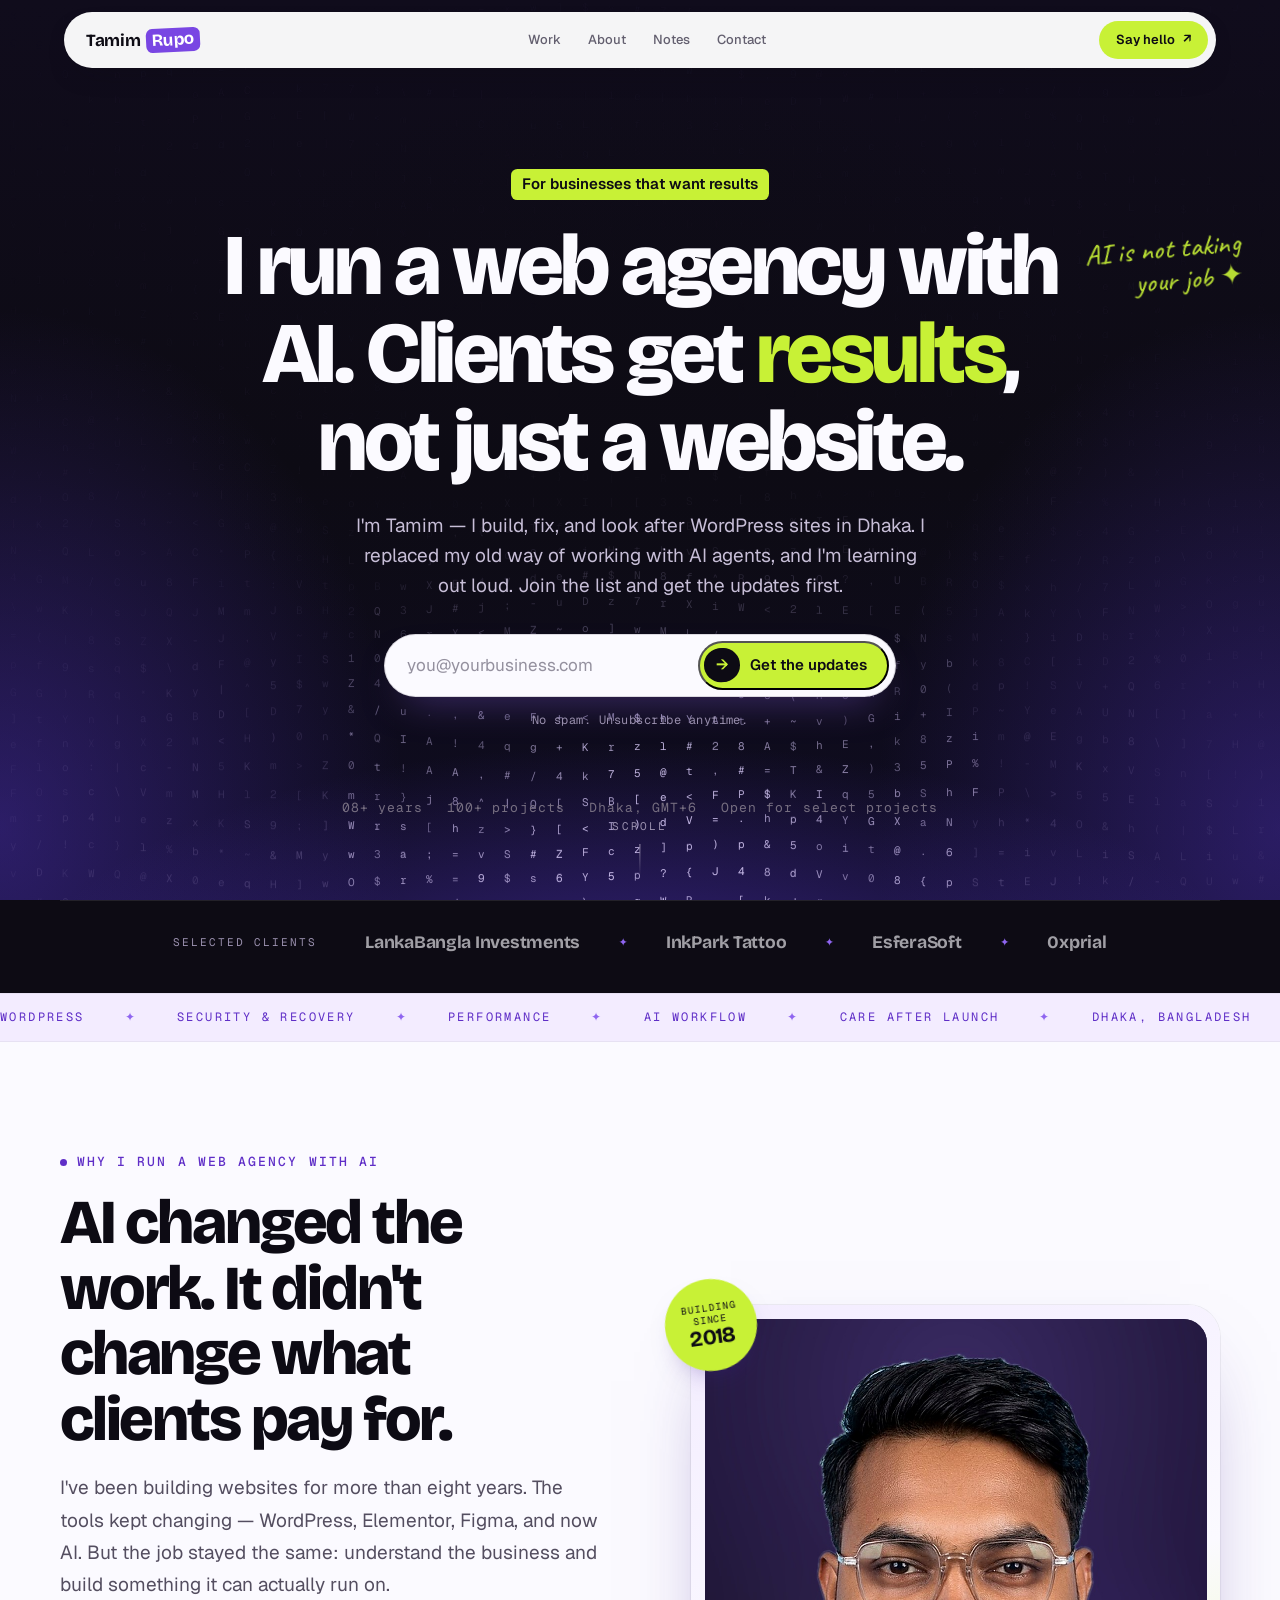
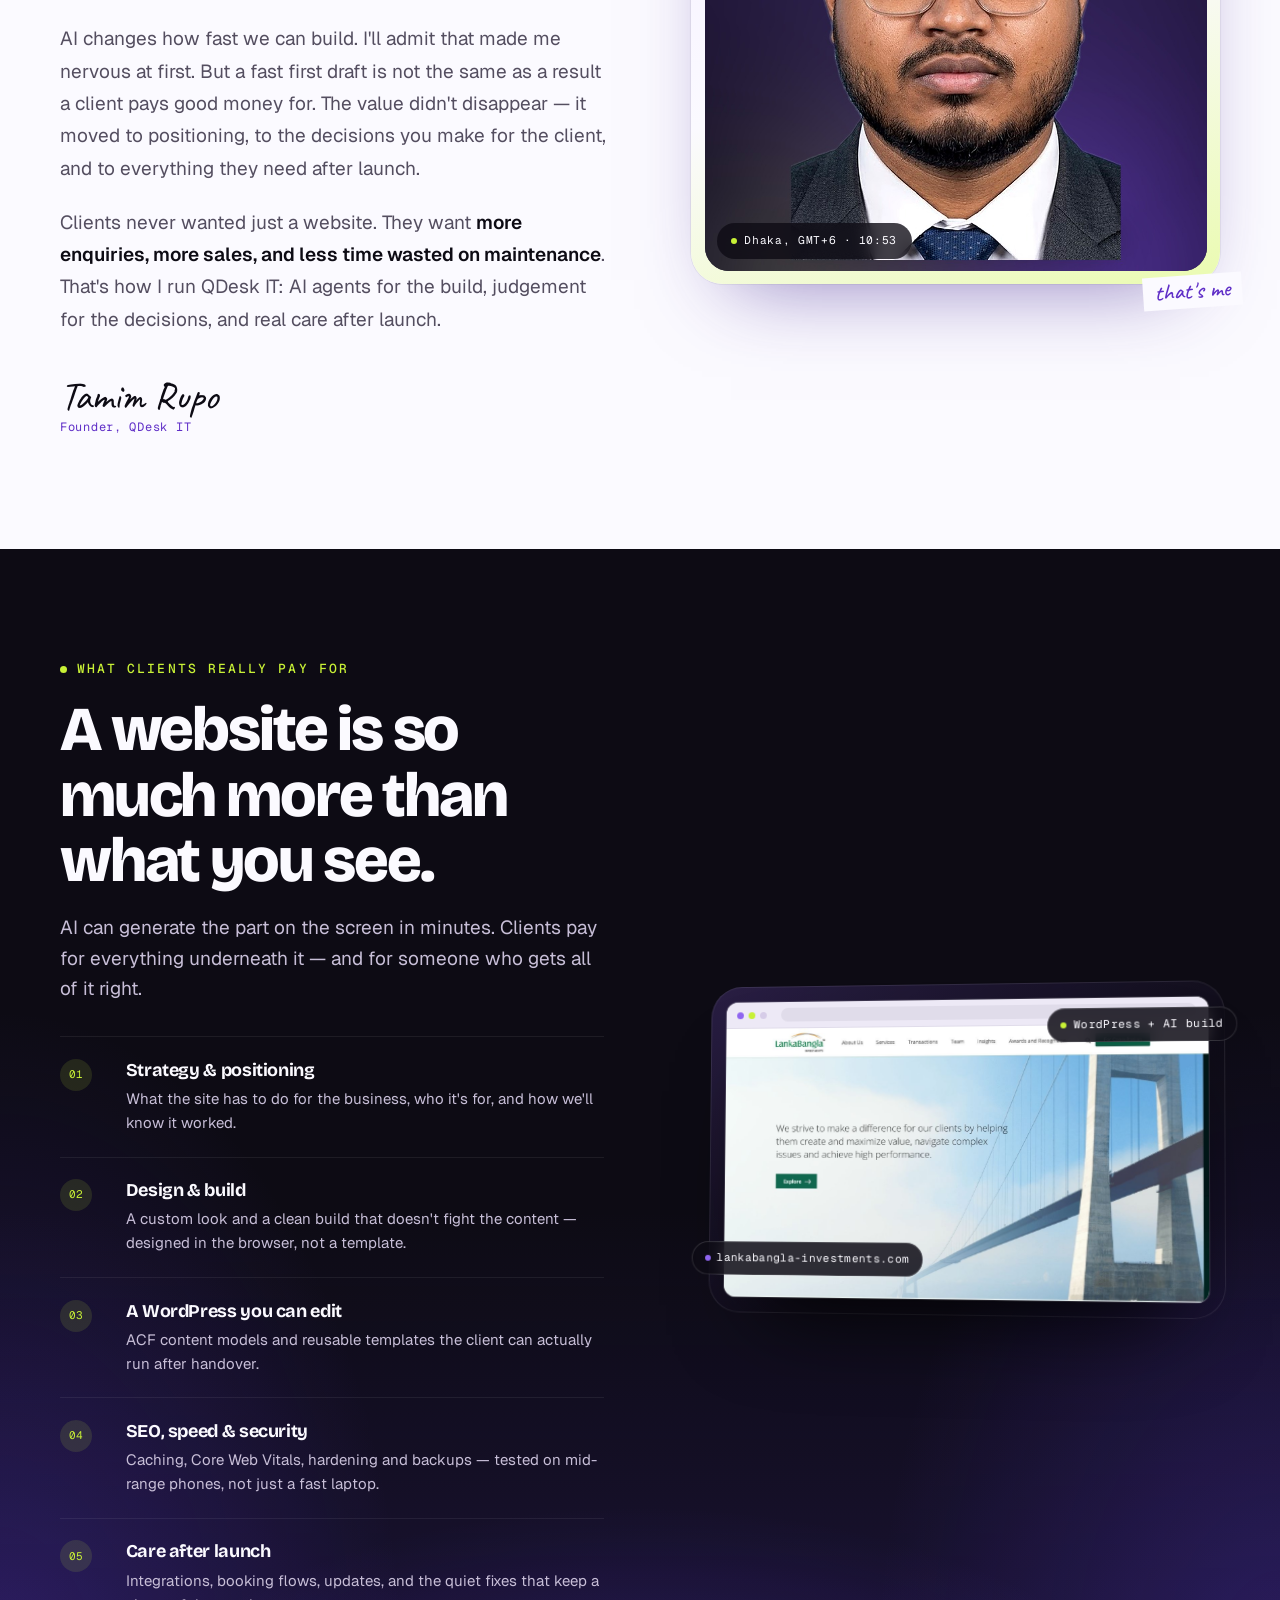
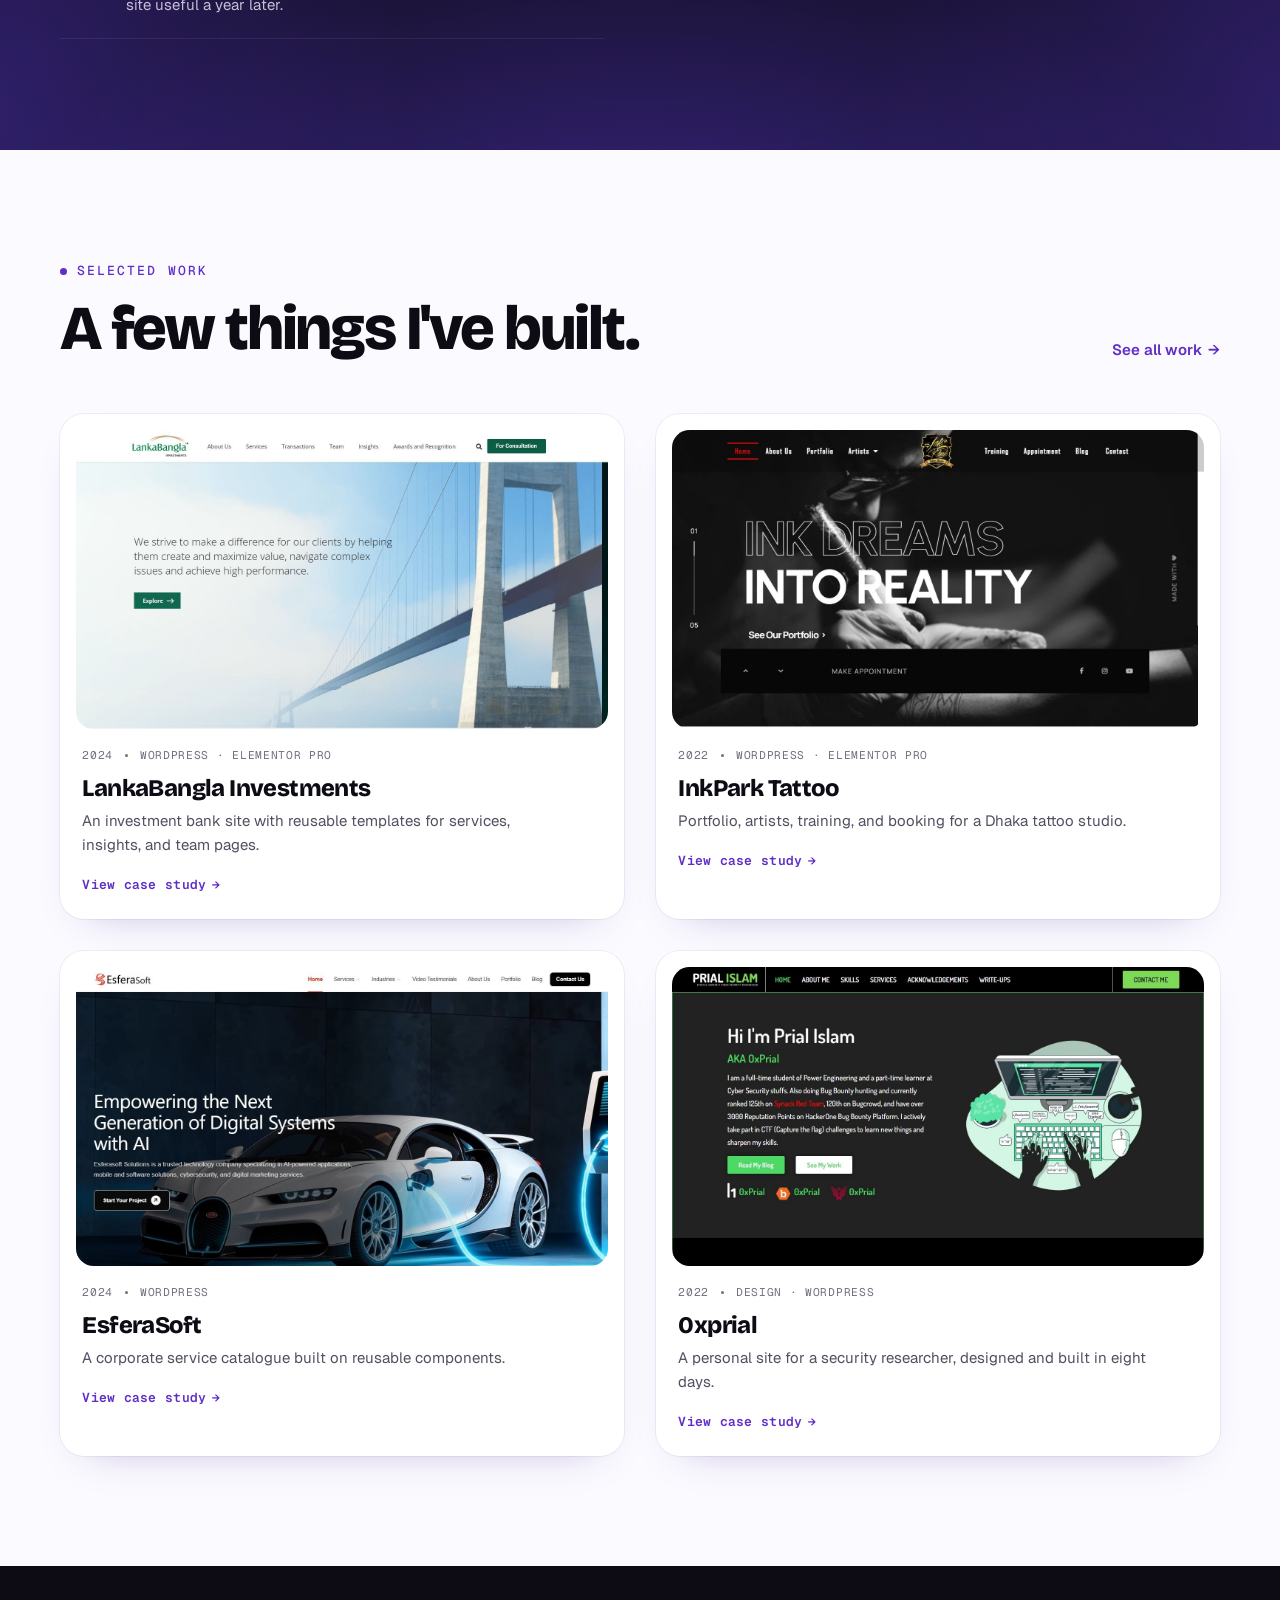
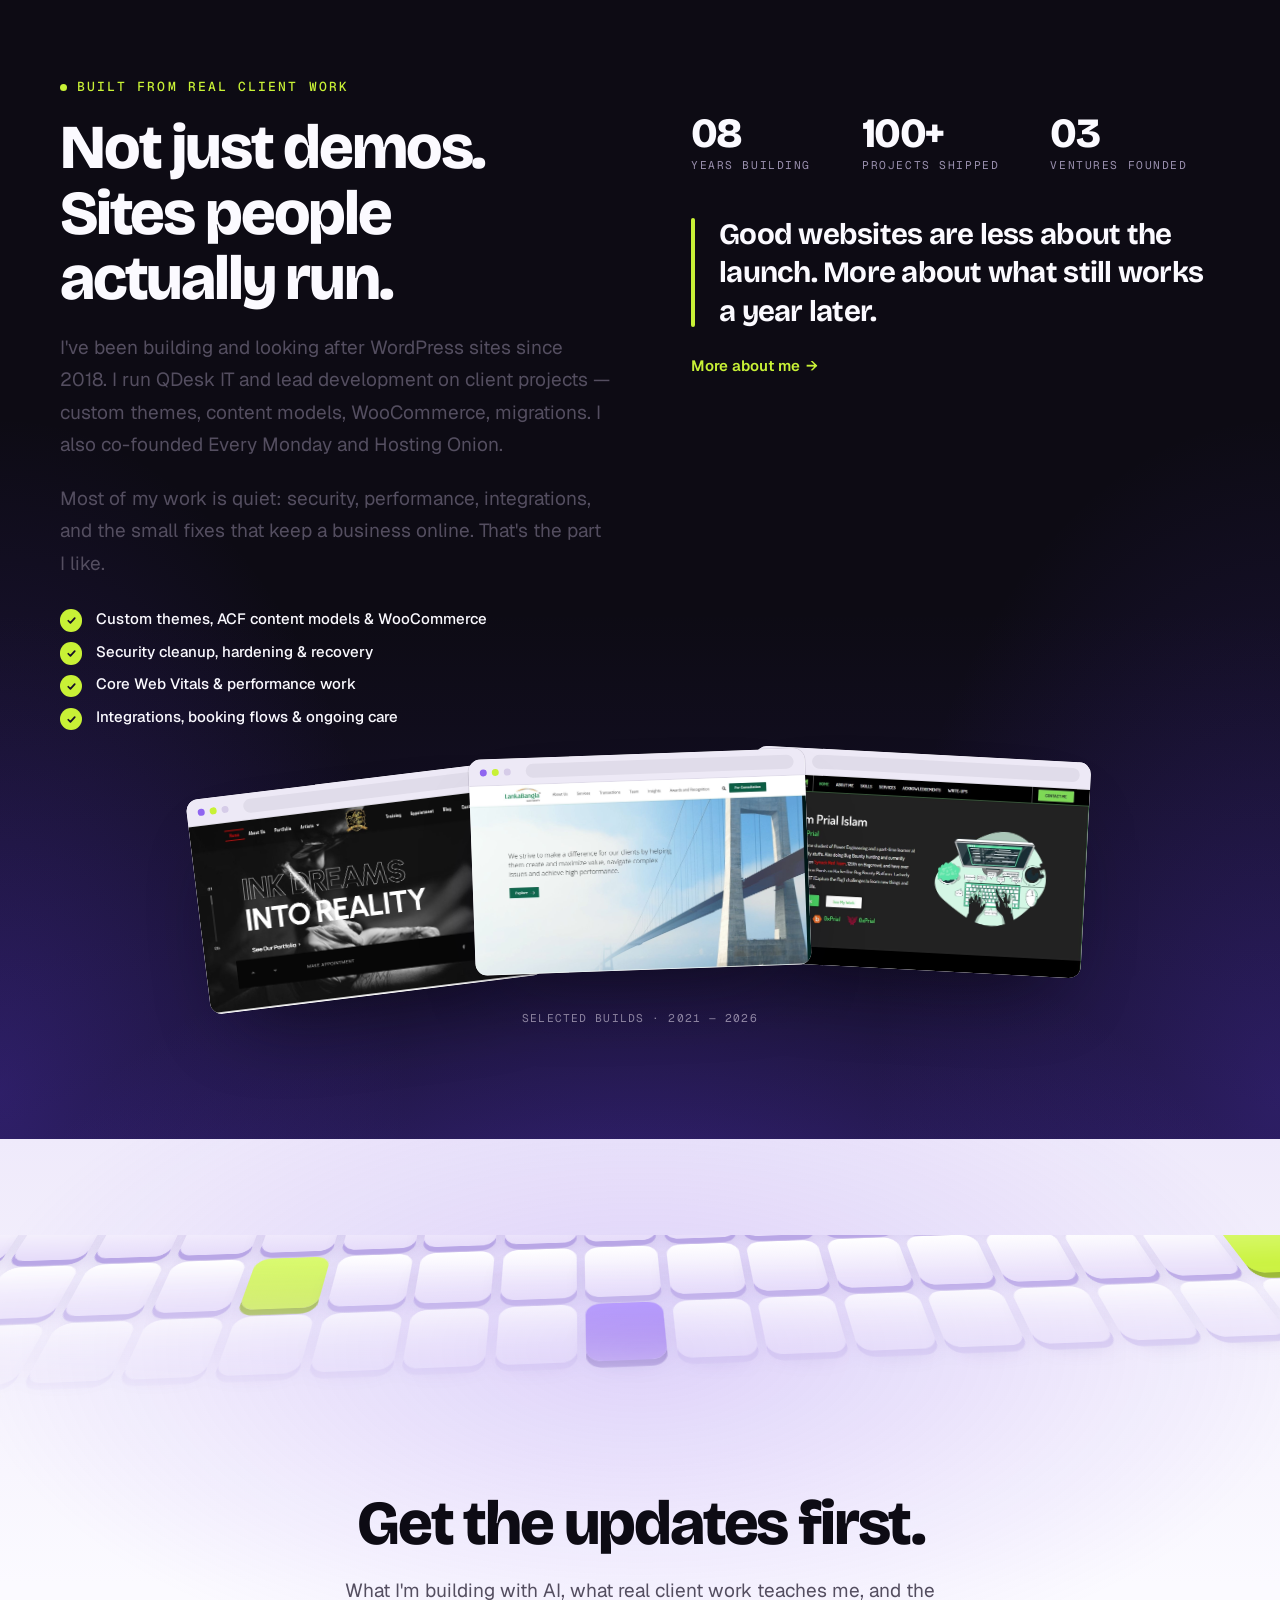
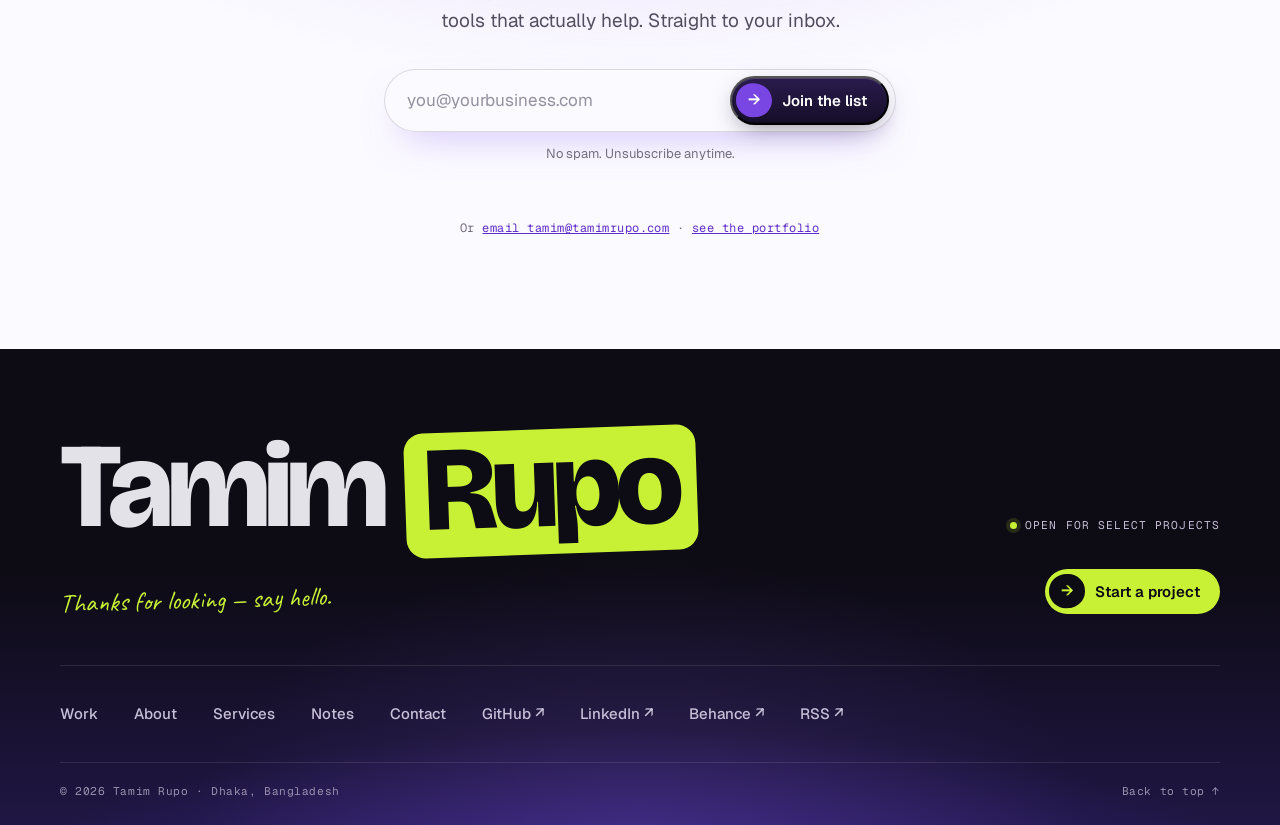
==== commit 35e9f5aa: "Add refined real portraits to the site Replace the illustrated avatar with Tamim's real photos: a cl" ====
--- a/index.html
+++ b/index.html
@@ -158,7 +158,7 @@
           <div class="portrait-card">
             <span class="portrait-card__badge"><span>Building<br>since<br><b>2018</b></span></span>
             <div class="portrait-card__media">
-              <img src="assets/img/tamim-cutout.png" alt="Illustrated portrait of Tamim Rupo" width="460" height="460" loading="lazy">
+              <img src="assets/img/tamim-portrait.jpg" alt="Tamim Rupo, web developer in Dhaka" width="1000" height="1100" loading="lazy">
             </div>
             <span class="portrait-card__chip"><i aria-hidden="true"></i>Dhaka, GMT+6 · <time data-dhaka-time>--:--</time></span>
             <p class="portrait-card__note hand">that's me</p>
--- a/assets/css/site.css
+++ b/assets/css/site.css
@@ -638,9 +638,9 @@
   padding: calc(var(--header-h) + clamp(3rem, 8vw, 6rem)) 0 clamp(2.5rem, 5vw, 4rem);
   overflow: hidden;
   background:
-    radial-gradient(70% 40% at 50% 112%, rgba(92, 58, 220, 0.42), rgba(13, 11, 20, 0) 70%),
-    radial-gradient(44% 80% at 0% 92%, rgba(92, 58, 220, 0.34), rgba(13, 11, 20, 0) 72%),
-    radial-gradient(44% 80% at 100% 92%, rgba(92, 58, 220, 0.32), rgba(13, 11, 20, 0) 72%),
+    radial-gradient(70% 42% at 50% 112%, rgba(92, 58, 220, 0.5), rgba(13, 11, 20, 0) 70%),
+    radial-gradient(44% 80% at 0% 92%, rgba(92, 58, 220, 0.38), rgba(13, 11, 20, 0) 72%),
+    radial-gradient(44% 80% at 100% 92%, rgba(92, 58, 220, 0.36), rgba(13, 11, 20, 0) 72%),
     linear-gradient(180deg, #100c1c 0%, var(--ink) 52%, #0f0c22 100%);
 }
 .hero__canvas {
@@ -656,7 +656,7 @@
   inset: 0;
   z-index: 1;
   pointer-events: none;
-  background: radial-gradient(48% 46% at 50% 44%, rgba(13, 11, 20, 0.78), rgba(13, 11, 20, 0) 74%);
+  background: radial-gradient(50% 48% at 50% 44%, rgba(13, 11, 20, 0.72), rgba(13, 11, 20, 0) 74%);
 }
 .hero__inner {
   position: relative;
@@ -1123,21 +1123,13 @@
   display: grid;
   place-items: end center;
 }
-.portrait-card__media::after {
-  content: "";
-  position: absolute;
-  inset: 0;
-  background: radial-gradient(60% 40% at 50% 100%, rgba(200, 241, 54, 0.16), transparent 70%);
-  pointer-events: none;
-}
 .portrait-card__media img {
   position: relative;
   z-index: 1;
   width: 100%;
   height: 100%;
-  padding-top: 8%;
-  object-fit: contain;
-  object-position: center bottom;
+  object-fit: cover;
+  object-position: center top;
 }
 .portrait-card__chip {
   position: absolute;
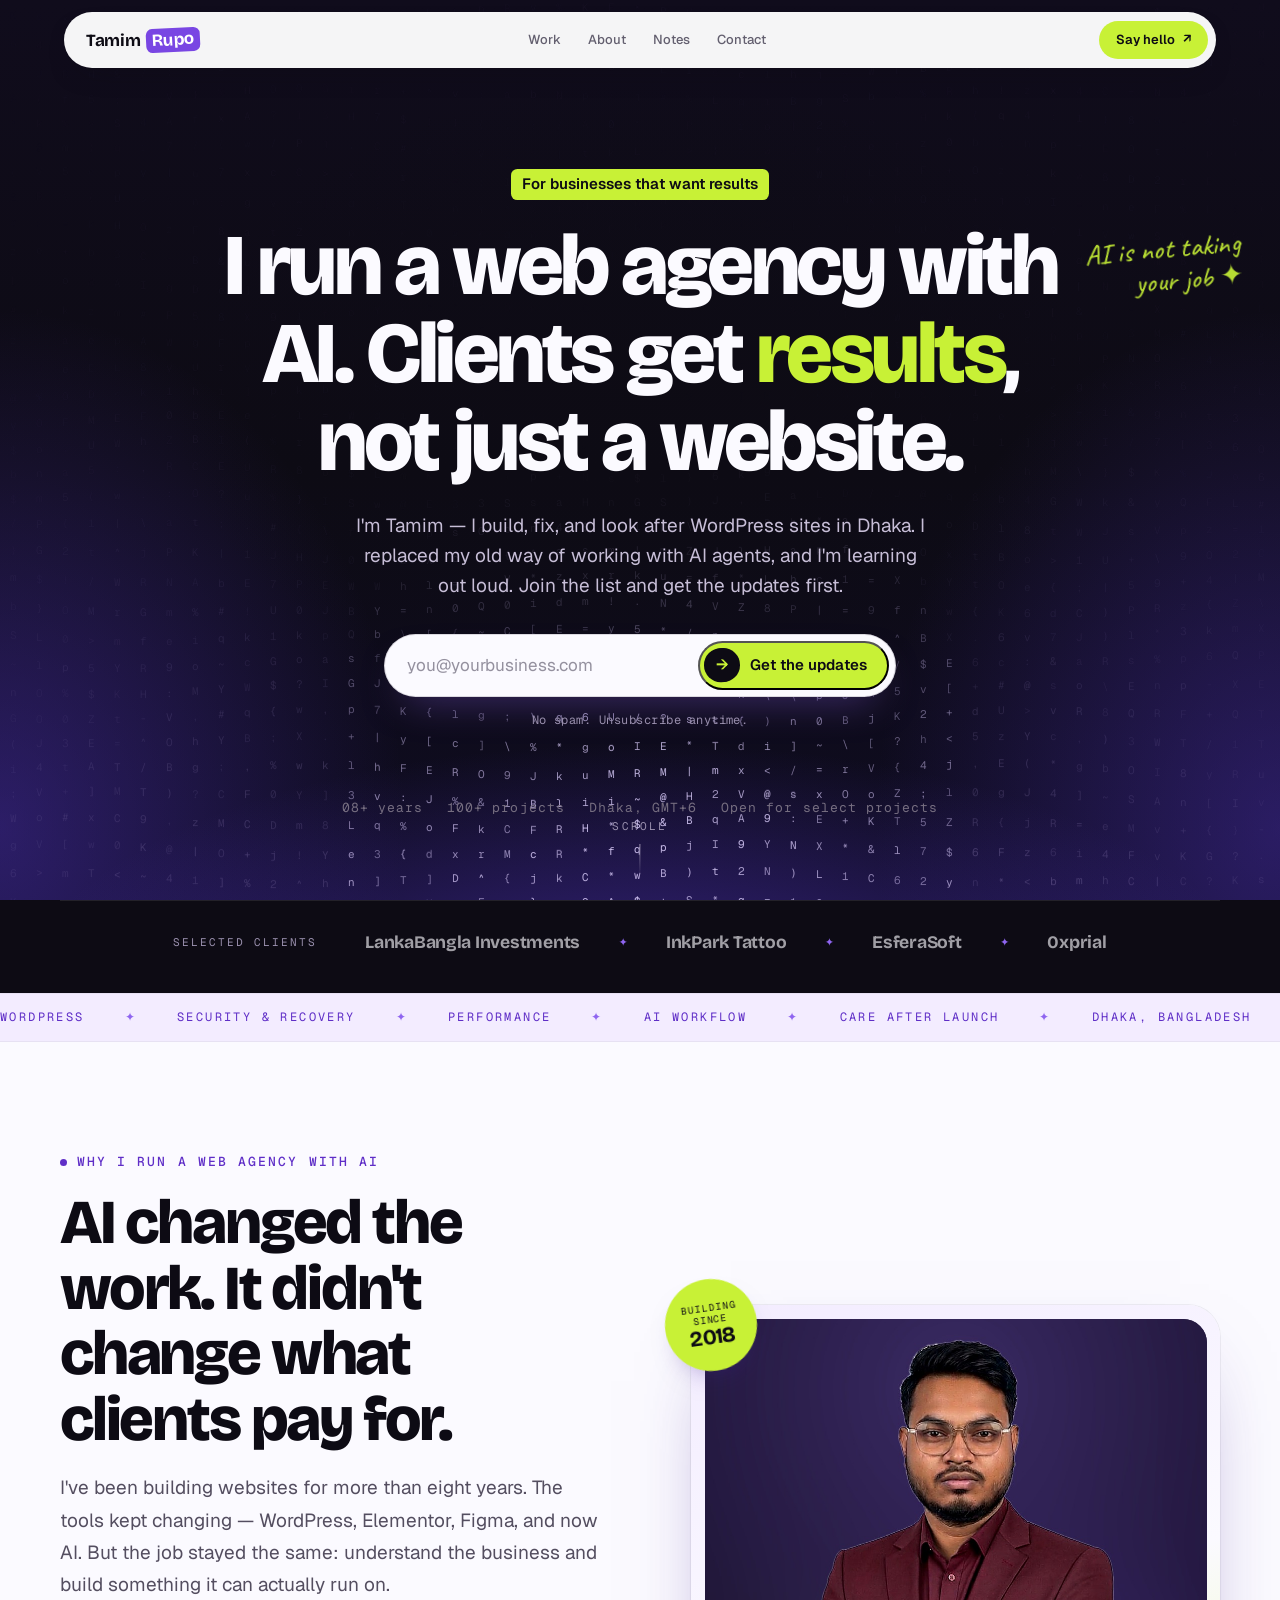
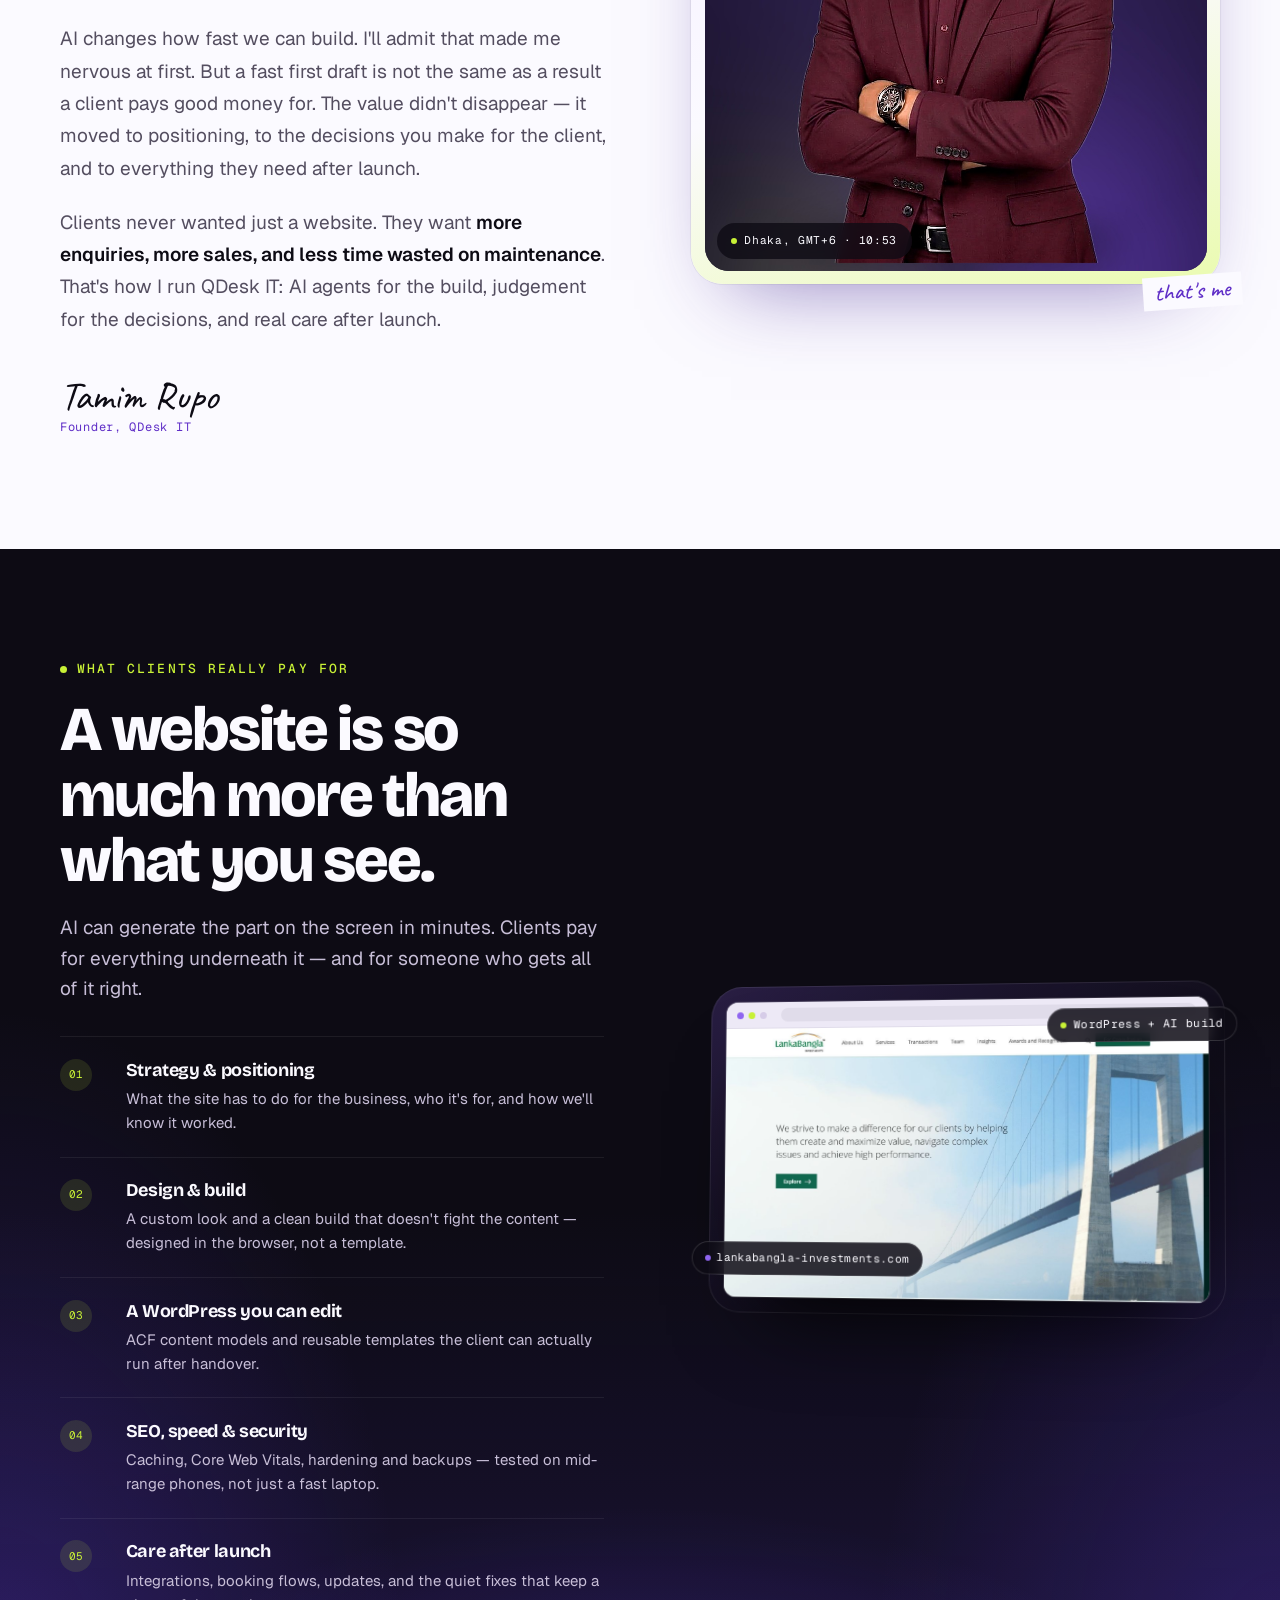
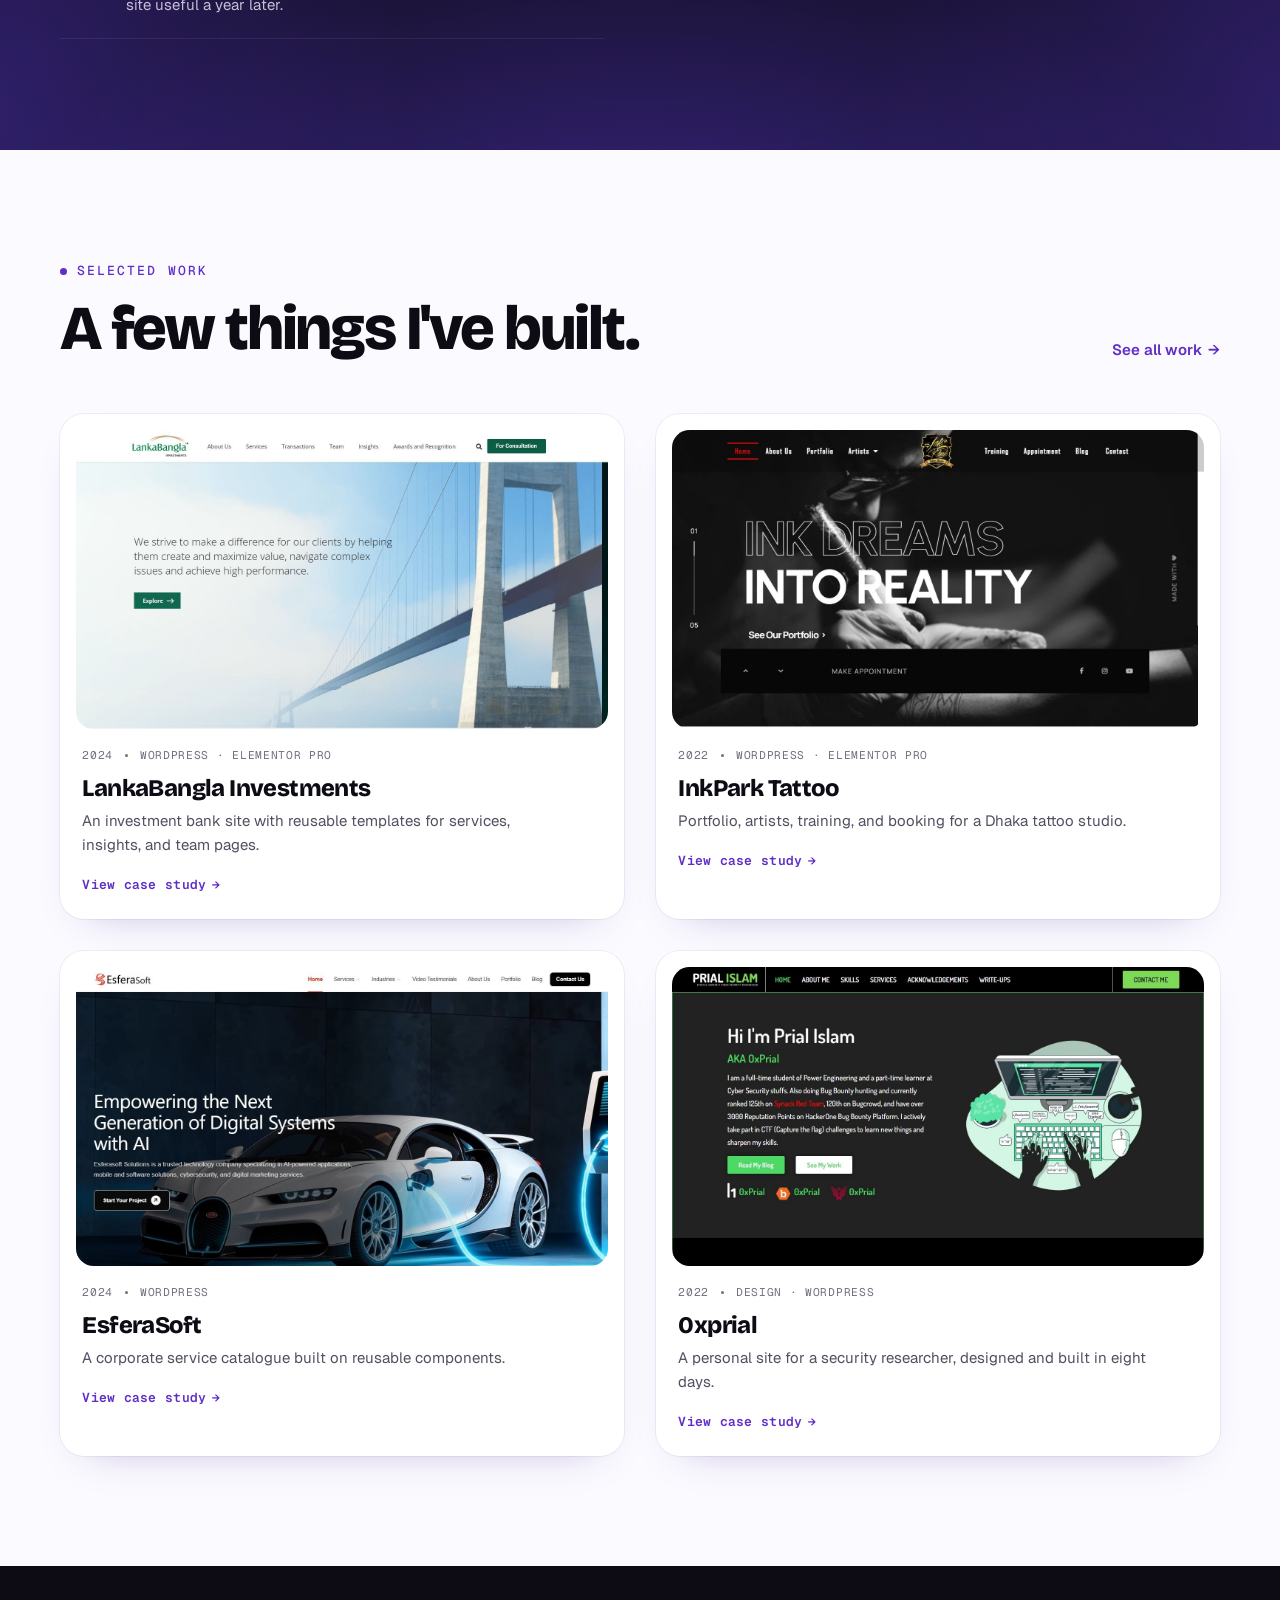
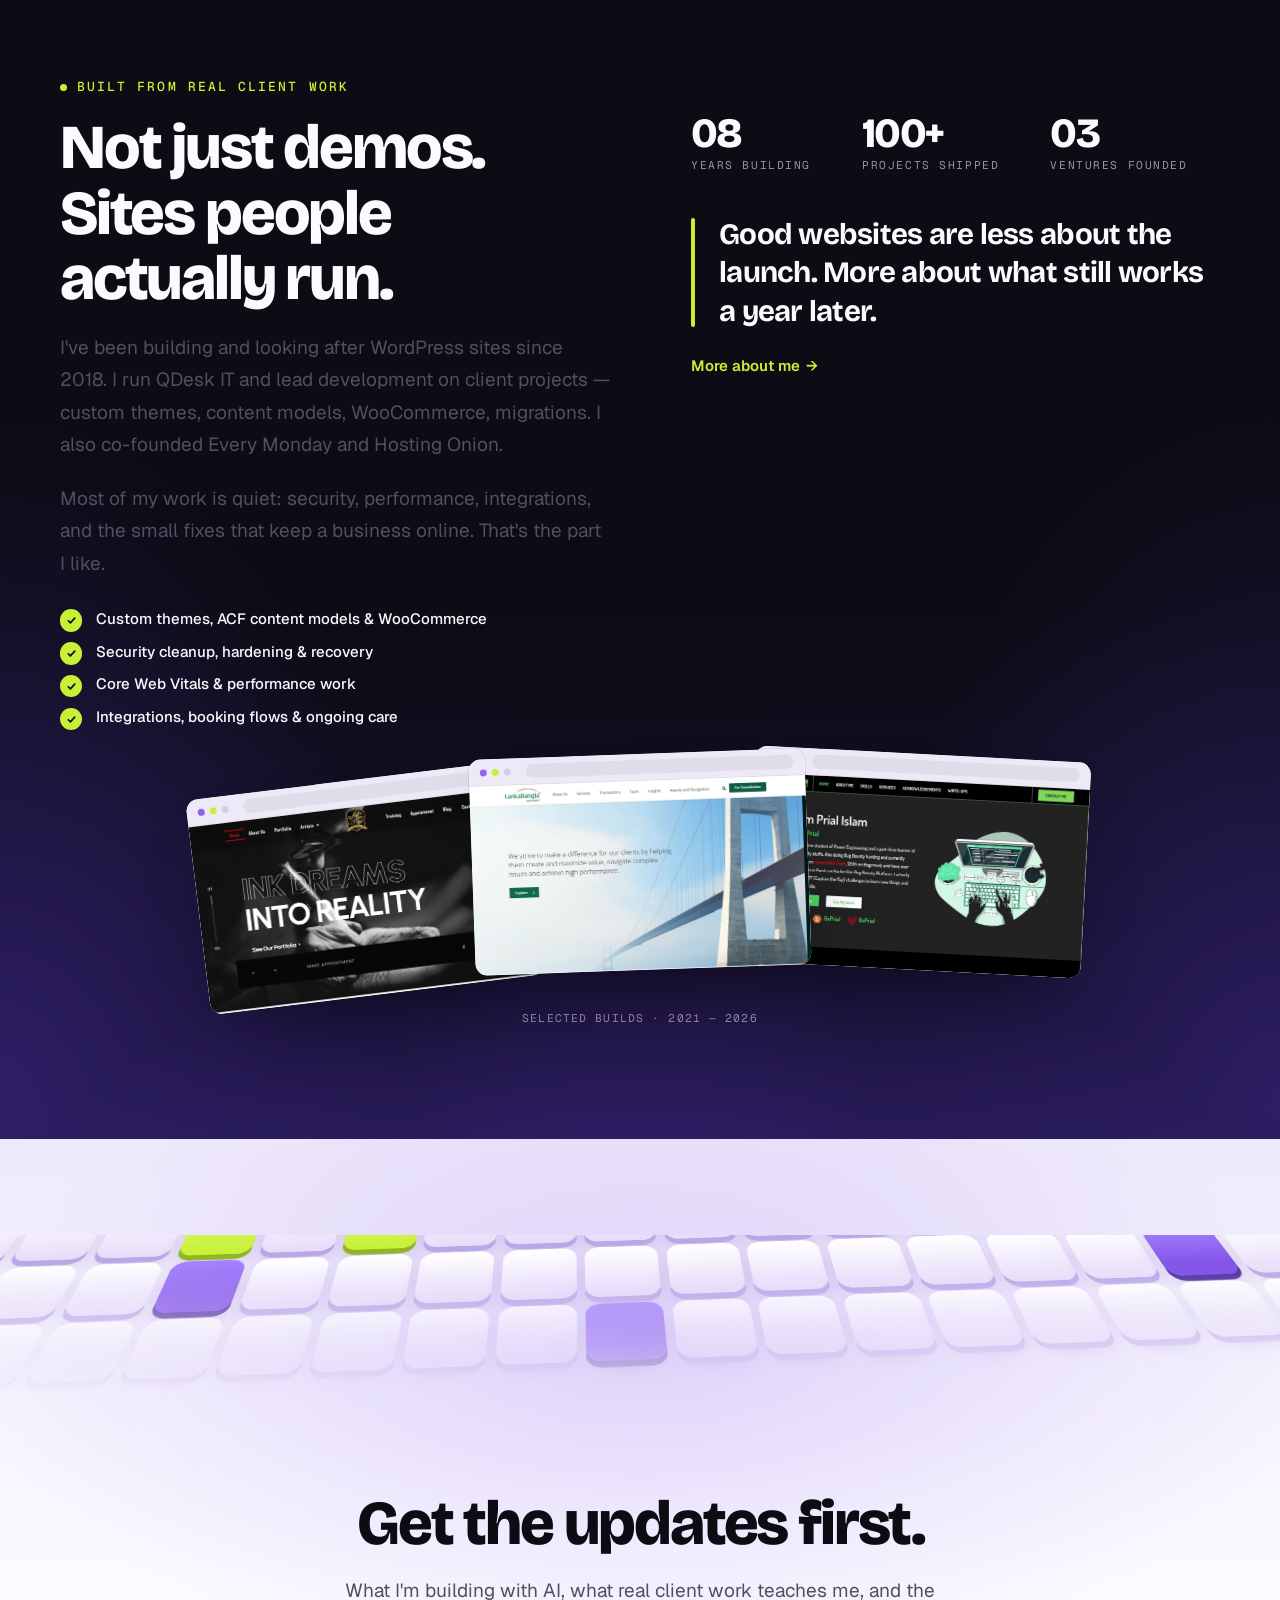
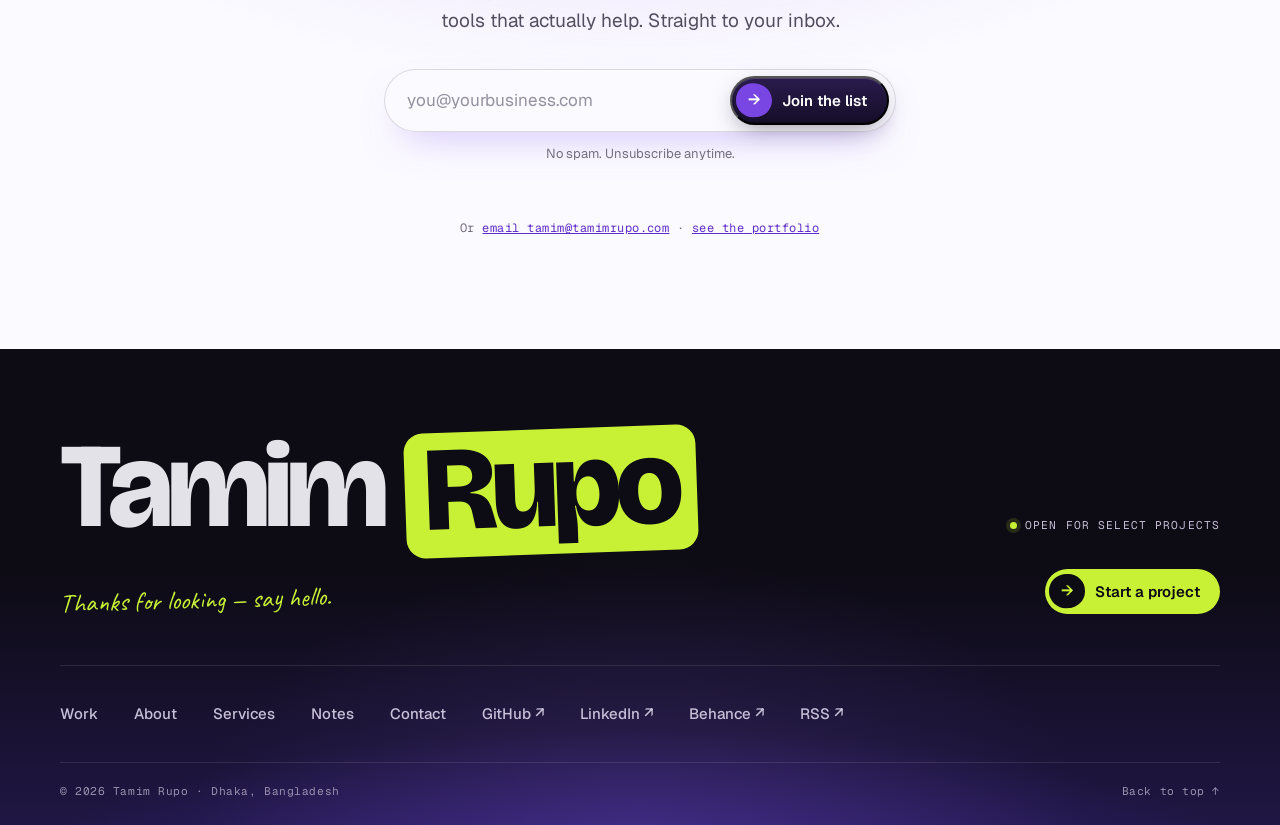
==== commit 20734dd1: "Use the full-length portrait on the homepage card Generate a dark-backdrop variant of the full-lengt" ====
--- a/index.html
+++ b/index.html
@@ -158,7 +158,7 @@
           <div class="portrait-card">
             <span class="portrait-card__badge"><span>Building<br>since<br><b>2018</b></span></span>
             <div class="portrait-card__media">
-              <img src="assets/img/tamim-portrait.jpg" alt="Tamim Rupo, web developer in Dhaka" width="1000" height="1100" loading="lazy">
+              <img src="assets/img/tamim-standing-dark.jpg" alt="Tamim Rupo, web developer in Dhaka" width="1000" height="1100" loading="lazy">
             </div>
             <span class="portrait-card__chip"><i aria-hidden="true"></i>Dhaka, GMT+6 · <time data-dhaka-time>--:--</time></span>
             <p class="portrait-card__note hand">that's me</p>
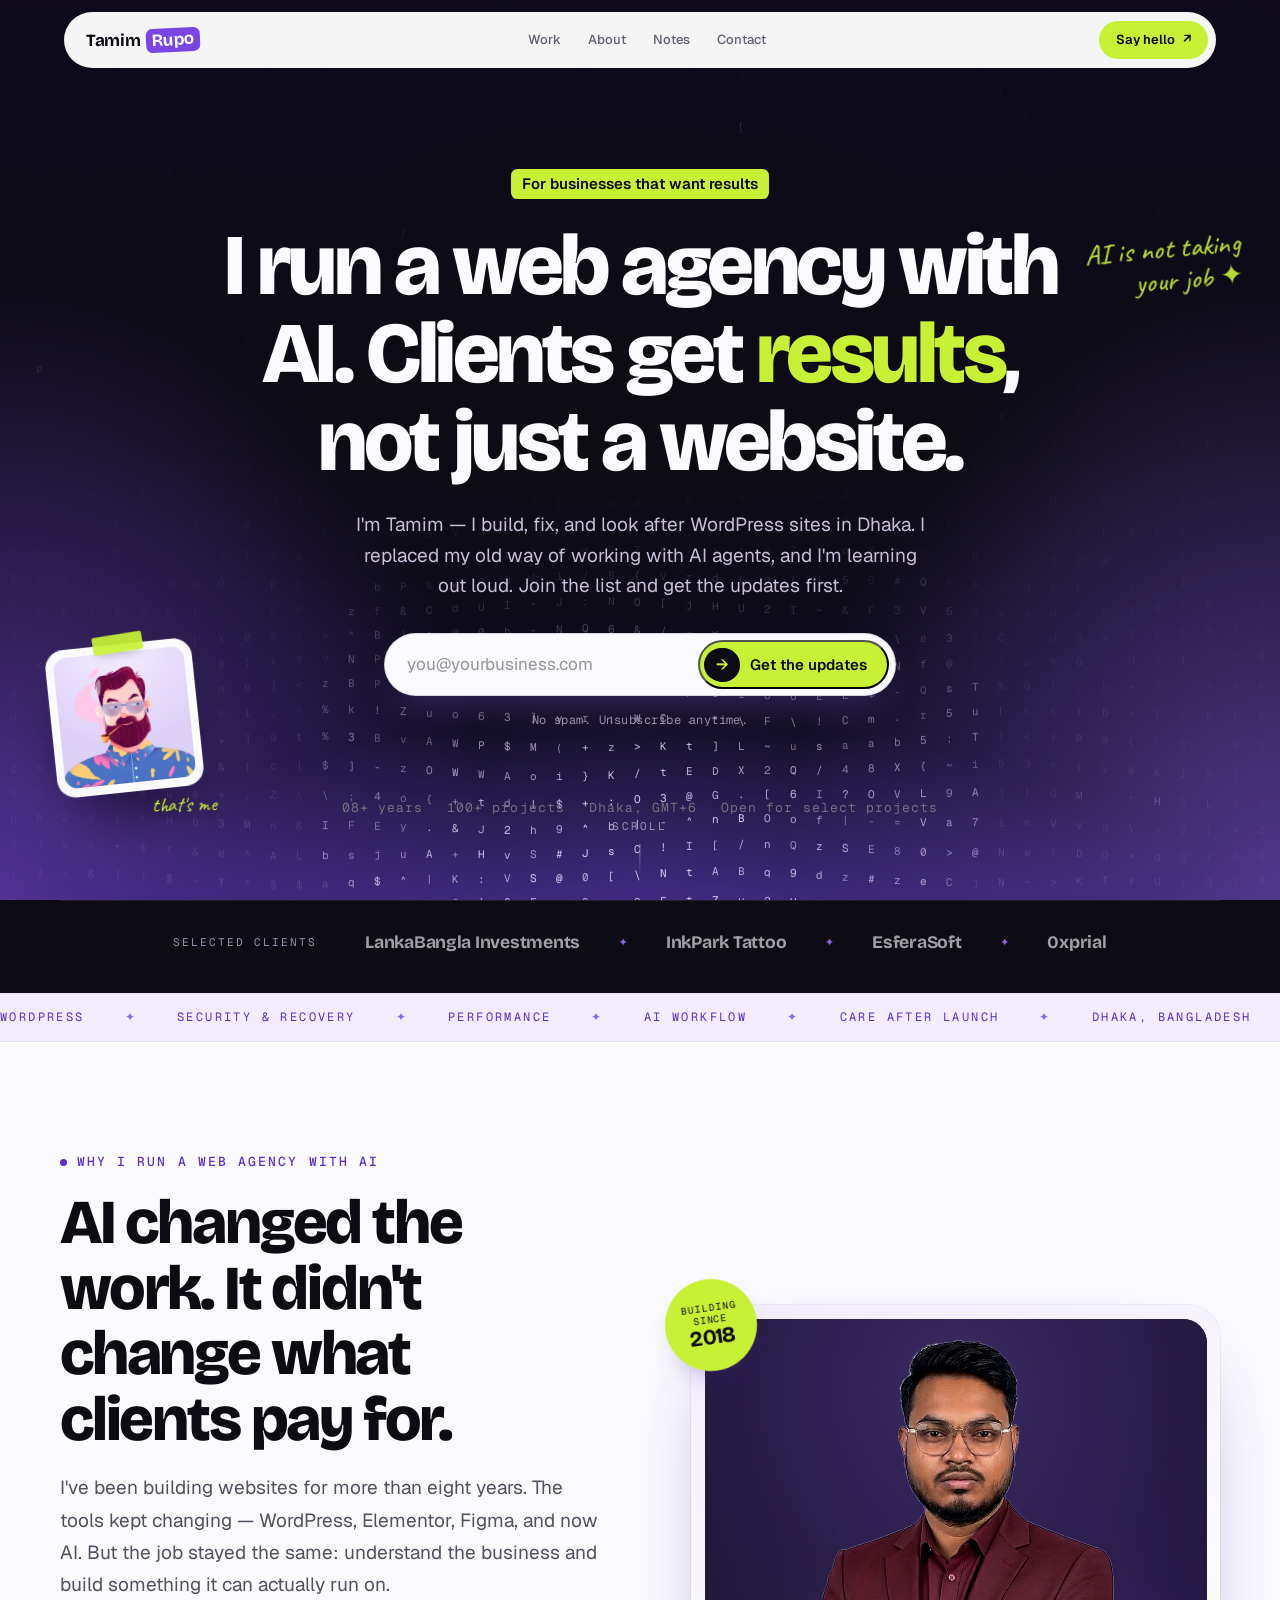
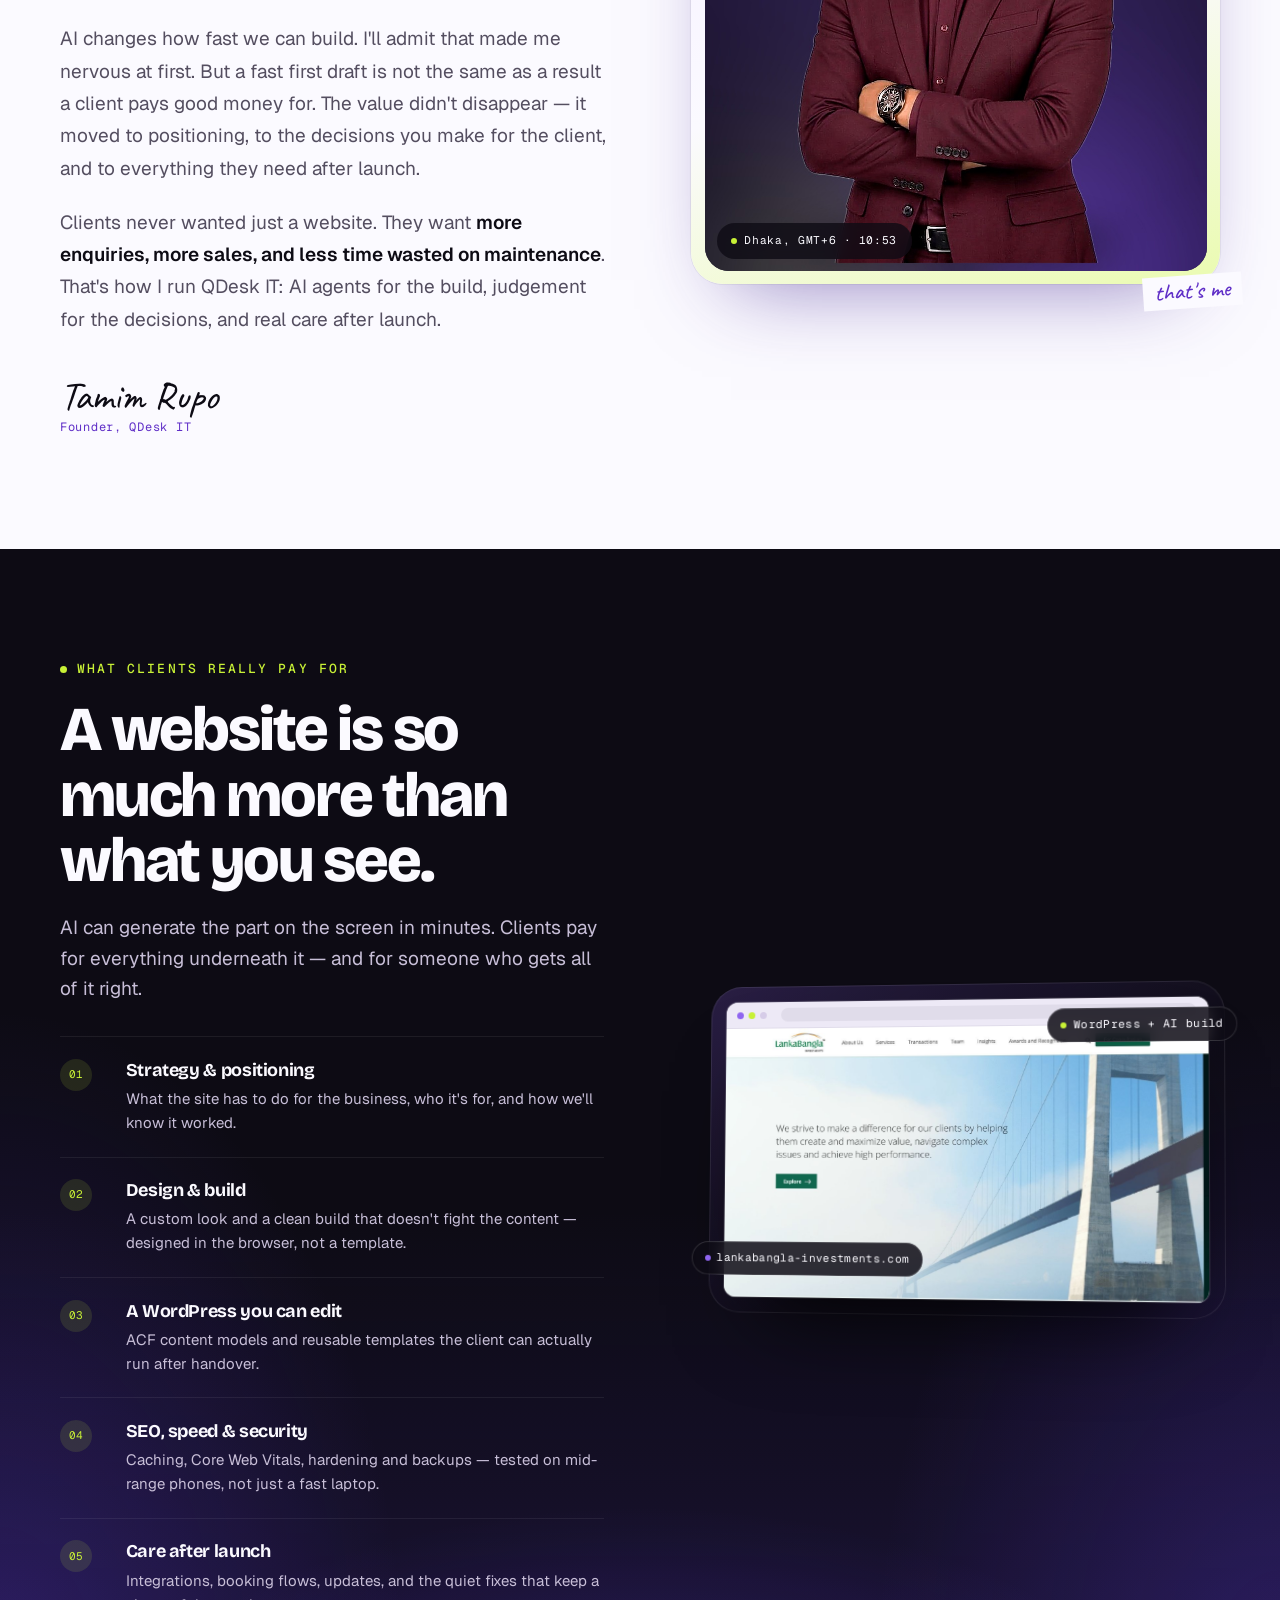
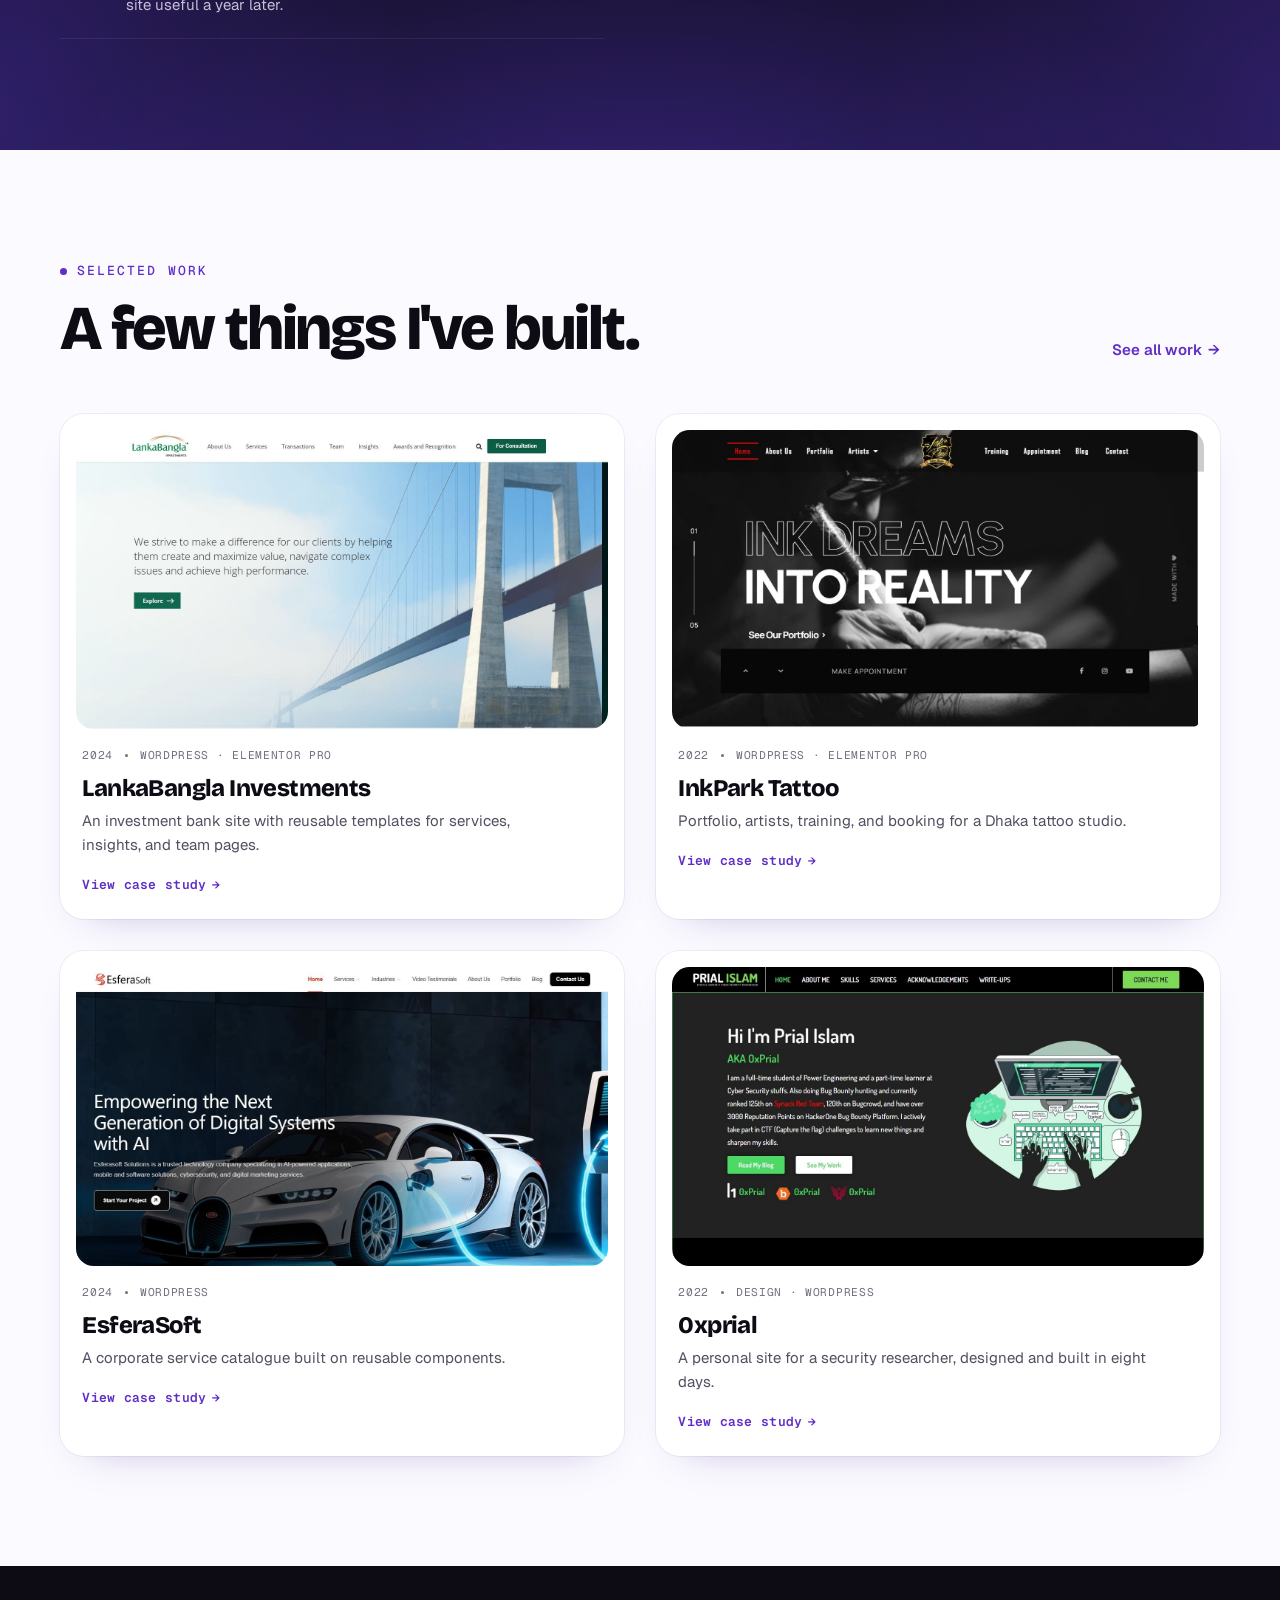
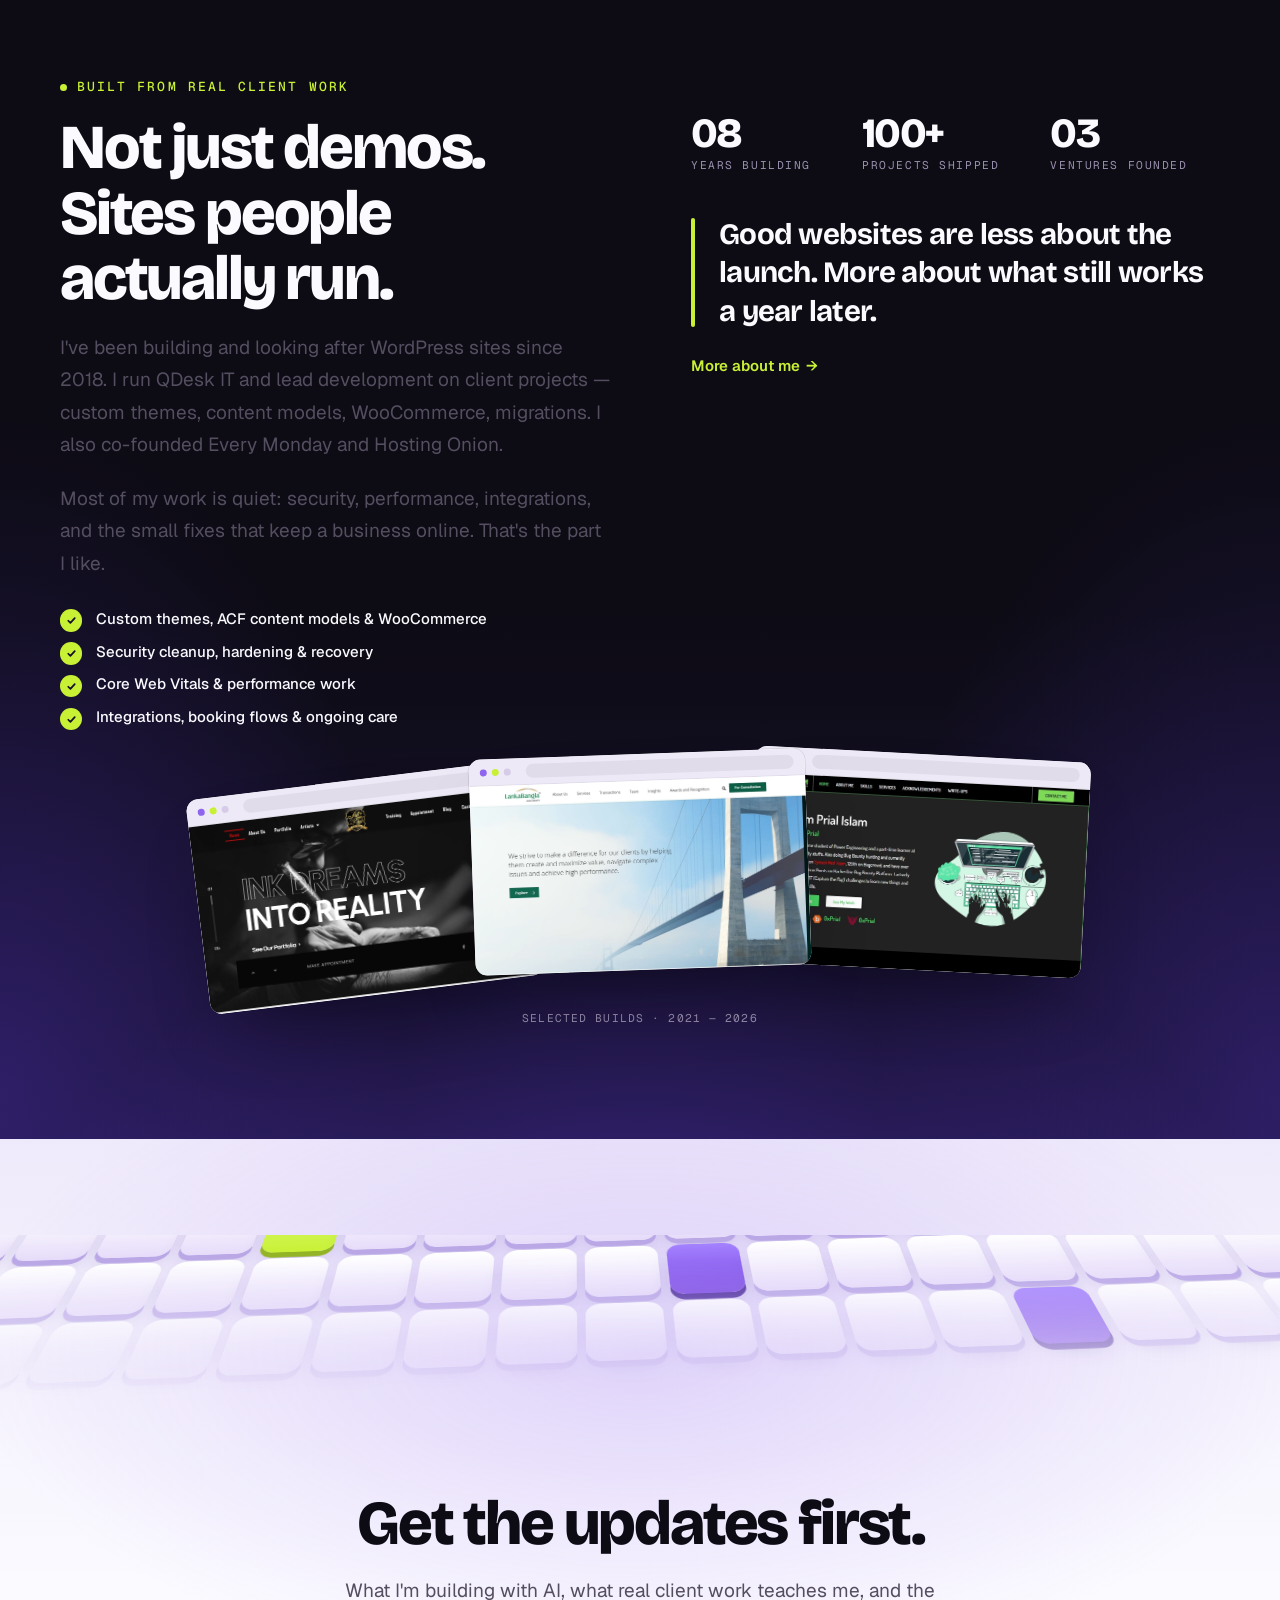
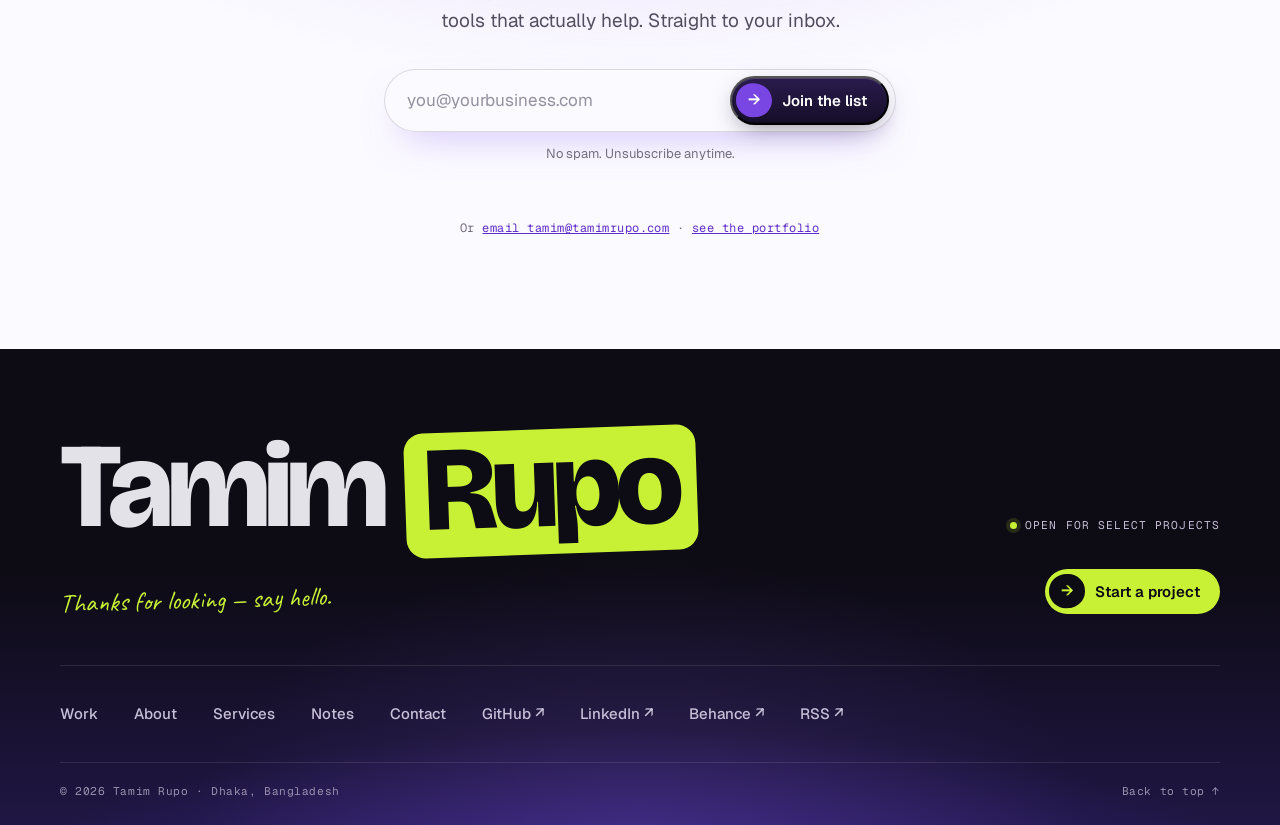
==== commit 923345ff: "Add the cartoon avatar as a hero sticker Restore the illustrated avatar from the old design and use " ====
--- a/index.html
+++ b/index.html
@@ -113,6 +113,12 @@
       </div>
 
       <p class="hero__note hand" aria-hidden="true">AI is not taking your job ✦</p>
+
+      <div class="hero__sticker" aria-hidden="true">
+        <img src="assets/img/tamim-cartoon.png" alt="" width="460" height="460" loading="lazy">
+        <span class="hero__sticker-note">that's me</span>
+      </div>
+
       <a class="hero__scroll" href="#why">Scroll</a>
     </section>
 
--- a/assets/css/site.css
+++ b/assets/css/site.css
@@ -638,10 +638,11 @@
   padding: calc(var(--header-h) + clamp(3rem, 8vw, 6rem)) 0 clamp(2.5rem, 5vw, 4rem);
   overflow: hidden;
   background:
-    radial-gradient(70% 42% at 50% 112%, rgba(92, 58, 220, 0.5), rgba(13, 11, 20, 0) 70%),
-    radial-gradient(44% 80% at 0% 92%, rgba(92, 58, 220, 0.38), rgba(13, 11, 20, 0) 72%),
-    radial-gradient(44% 80% at 100% 92%, rgba(92, 58, 220, 0.36), rgba(13, 11, 20, 0) 72%),
-    linear-gradient(180deg, #100c1c 0%, var(--ink) 52%, #0f0c22 100%);
+    radial-gradient(78% 52% at 50% 116%, rgba(108, 68, 242, 0.68), rgba(13, 11, 20, 0) 70%),
+    radial-gradient(54% 96% at 0% 100%, rgba(133, 82, 240, 0.54), rgba(13, 11, 20, 0) 72%),
+    radial-gradient(54% 96% at 100% 100%, rgba(150, 104, 252, 0.48), rgba(13, 11, 20, 0) 72%),
+    radial-gradient(60% 60% at 50% 118%, rgba(199, 170, 255, 0.16), rgba(13, 11, 20, 0) 70%),
+    linear-gradient(180deg, #0f0b1d 0%, var(--ink) 50%, #120d28 100%);
 }
 .hero__canvas {
   position: absolute;
@@ -667,6 +668,9 @@
   width: min(56rem, calc(100% - 2 * var(--gutter)));
   margin-inline: auto;
   text-align: center;
+  transform: translate3d(calc(var(--px, 0) * 8px), calc(var(--py, 0) * 6px), 0);
+  transition: transform 0.6s cubic-bezier(0.16, 1, 0.3, 1);
+  will-change: transform;
 }
 .hero .badge { margin-bottom: 1.4rem; }
 .hero__title {
@@ -693,7 +697,8 @@
   top: 26%;
   max-width: 11rem;
   color: var(--lime);
-  transform: rotate(-5deg);
+  transform: translate3d(calc(var(--px, 0) * -16px), calc(var(--py, 0) * -12px), 0) rotate(-5deg);
+  transition: transform 0.8s cubic-bezier(0.16, 1, 0.3, 1);
   text-align: right;
   opacity: 0.9;
 }
@@ -718,6 +723,57 @@
   height: 2rem;
   margin: 0.5rem auto 0;
   background: linear-gradient(var(--on-dark-3), transparent);
+}
+
+/* floating cartoon sticker in the hero */
+.hero__sticker {
+  position: absolute;
+  z-index: 2;
+  left: max(4%, calc((100vw - 78rem) / 2));
+  bottom: clamp(6rem, 12vh, 8rem);
+  width: clamp(8.5rem, 11.5vw, 11.5rem);
+  padding: 0.5rem 0.5rem 0.55rem;
+  border-radius: 1.15rem;
+  background: var(--paper);
+  box-shadow: 0 26px 60px -26px rgba(8, 5, 16, 0.85), 0 0 0 1px rgba(255, 255, 255, 0.06);
+  transform: translate3d(calc(var(--px, 0) * -18px), calc(var(--py, 0) * -14px), 0) rotate(-6deg);
+  transition: transform 0.9s cubic-bezier(0.16, 1, 0.3, 1);
+  pointer-events: none;
+}
+.hero__sticker::before {
+  content: "";
+  position: absolute;
+  z-index: 2;
+  top: -0.65rem;
+  left: 50%;
+  width: 3.1rem;
+  height: 1.15rem;
+  border-radius: 2px;
+  background: rgba(200, 241, 54, 0.92);
+  box-shadow: 0 4px 12px -6px rgba(8, 5, 16, 0.6);
+  transform: translateX(-50%) rotate(-3deg);
+}
+.hero__sticker img {
+  display: block;
+  width: 100%;
+  height: auto;
+  border-radius: 0.8rem;
+  background: radial-gradient(120% 100% at 50% 0%, var(--violet-ghost), #ddd0f7 70%);
+}
+.hero__sticker-note {
+  position: absolute;
+  right: -0.6rem;
+  bottom: -1.8rem;
+  transform: rotate(5deg);
+  font-family: var(--font-hand);
+  font-size: clamp(1rem, 0.9rem + 0.5vw, 1.3rem);
+  line-height: 1;
+  color: var(--lime);
+  text-shadow: 0 2px 12px rgba(10, 6, 24, 0.6);
+  white-space: nowrap;
+}
+@media (max-width: 1180px) {
+  .hero__sticker { display: none; }
 }
 .hero .micro { margin-top: 1rem; }
 .micro {
@@ -1865,6 +1921,8 @@
   .js .reveal { opacity: 1; transform: none; }
   .js .hero [data-rise] { opacity: 1; }
   .marquee__track { animation: none; }
+  .hero__inner, .hero__note { transform: none !important; }
+  .hero__sticker { transform: rotate(-6deg) !important; }
 }
 
 /* 25. Responsive ----------------------------------------------------------- */
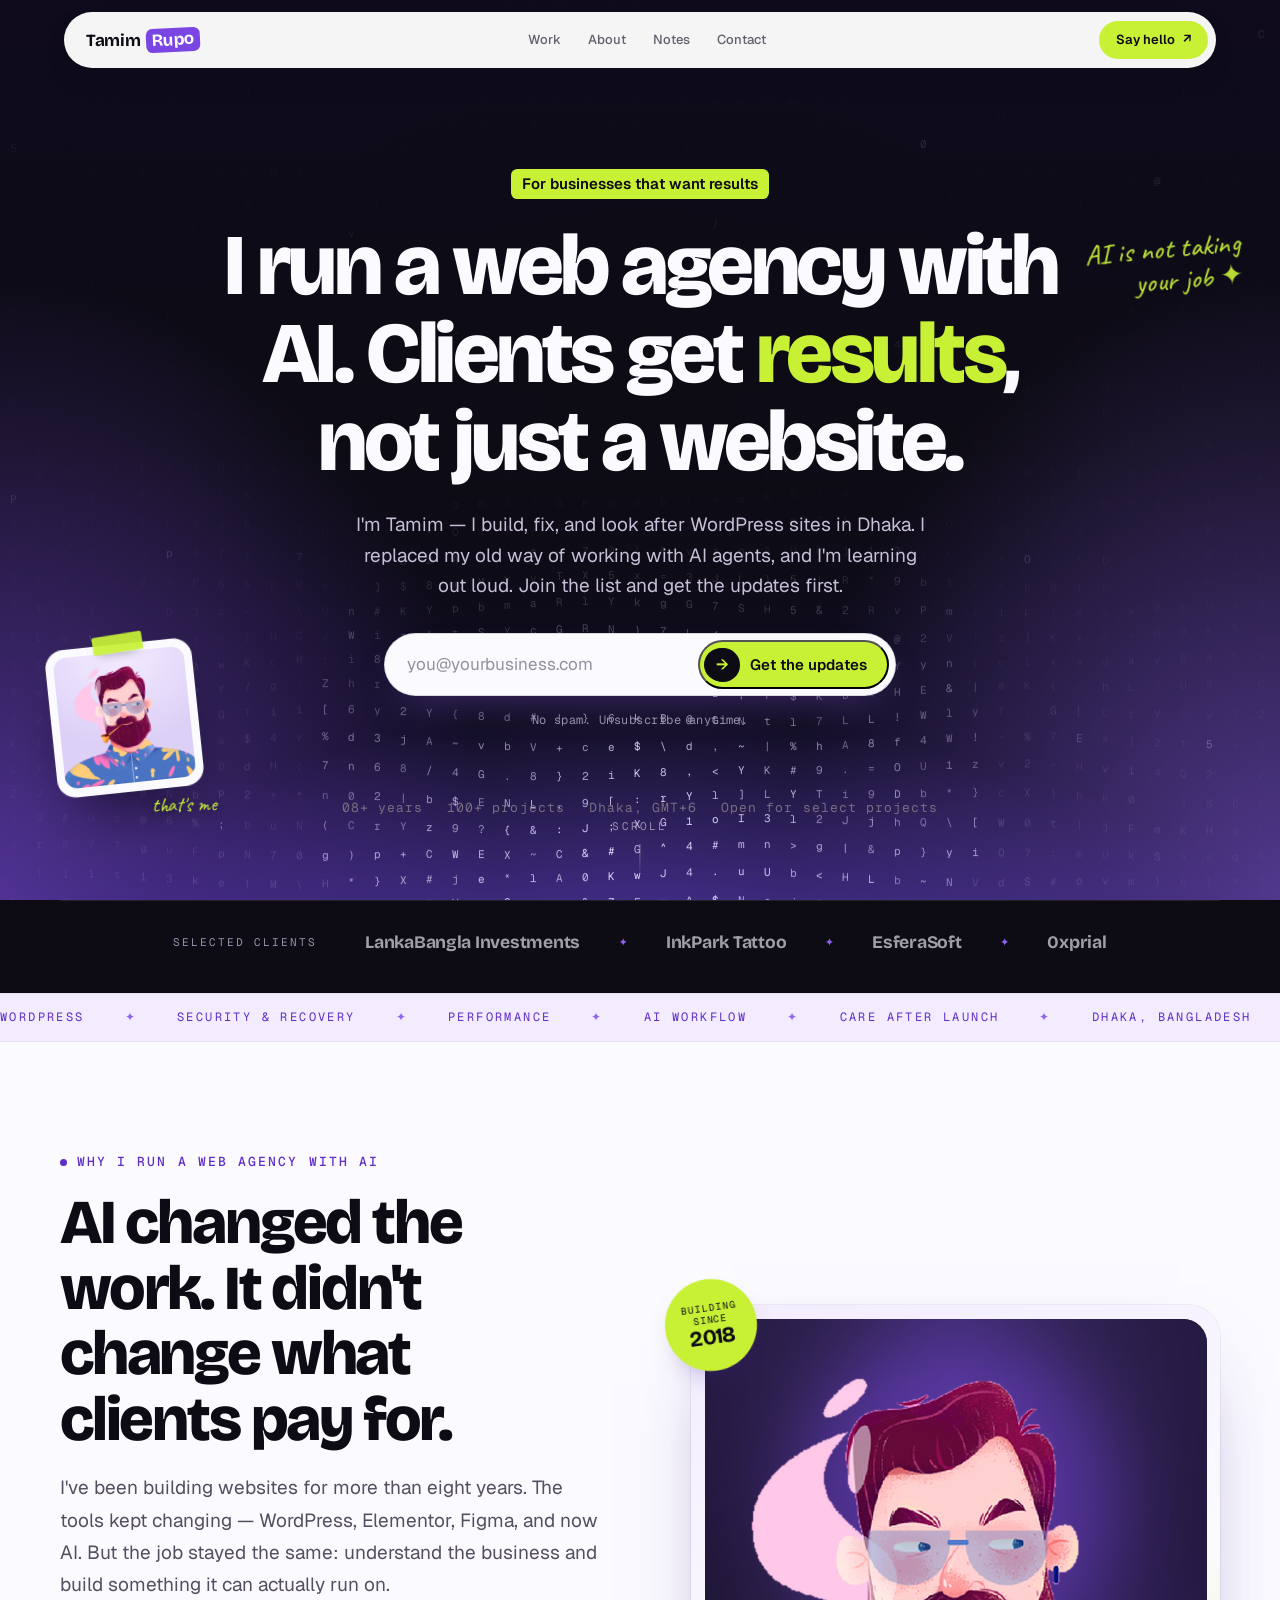
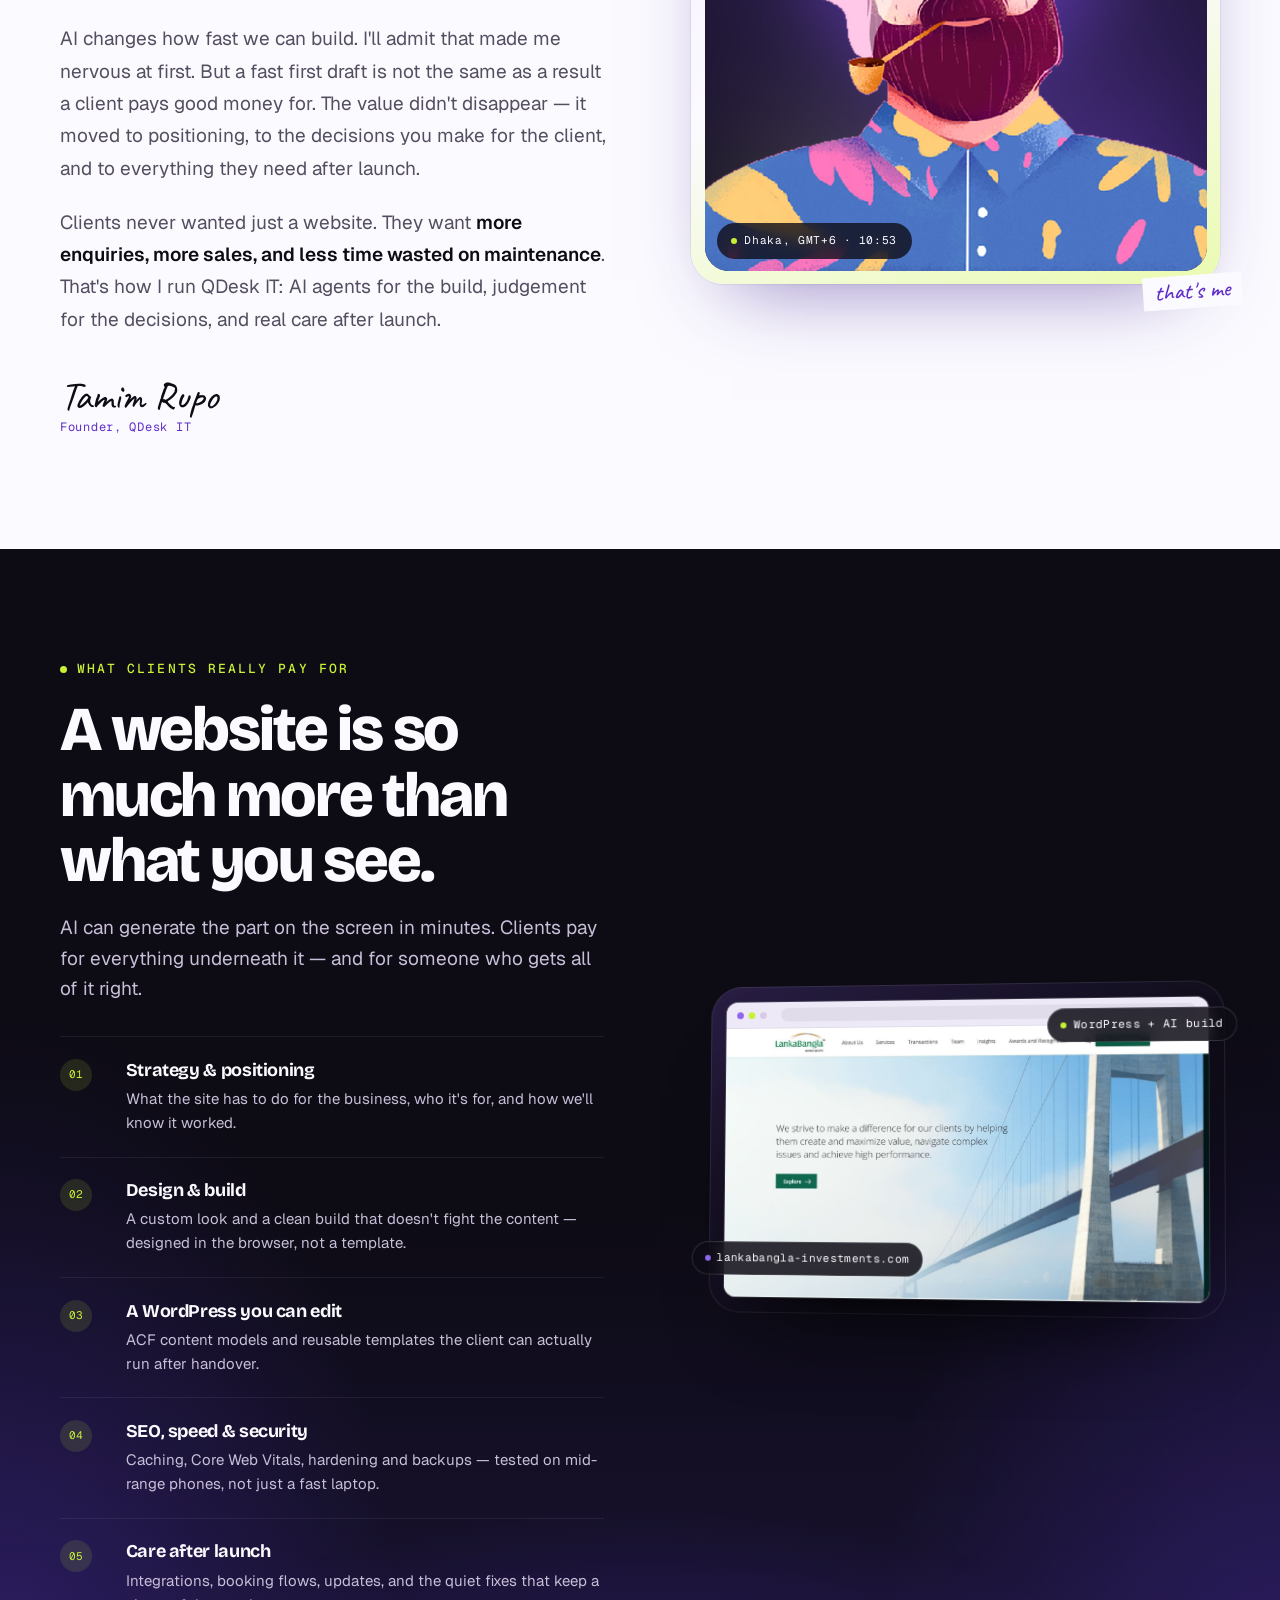
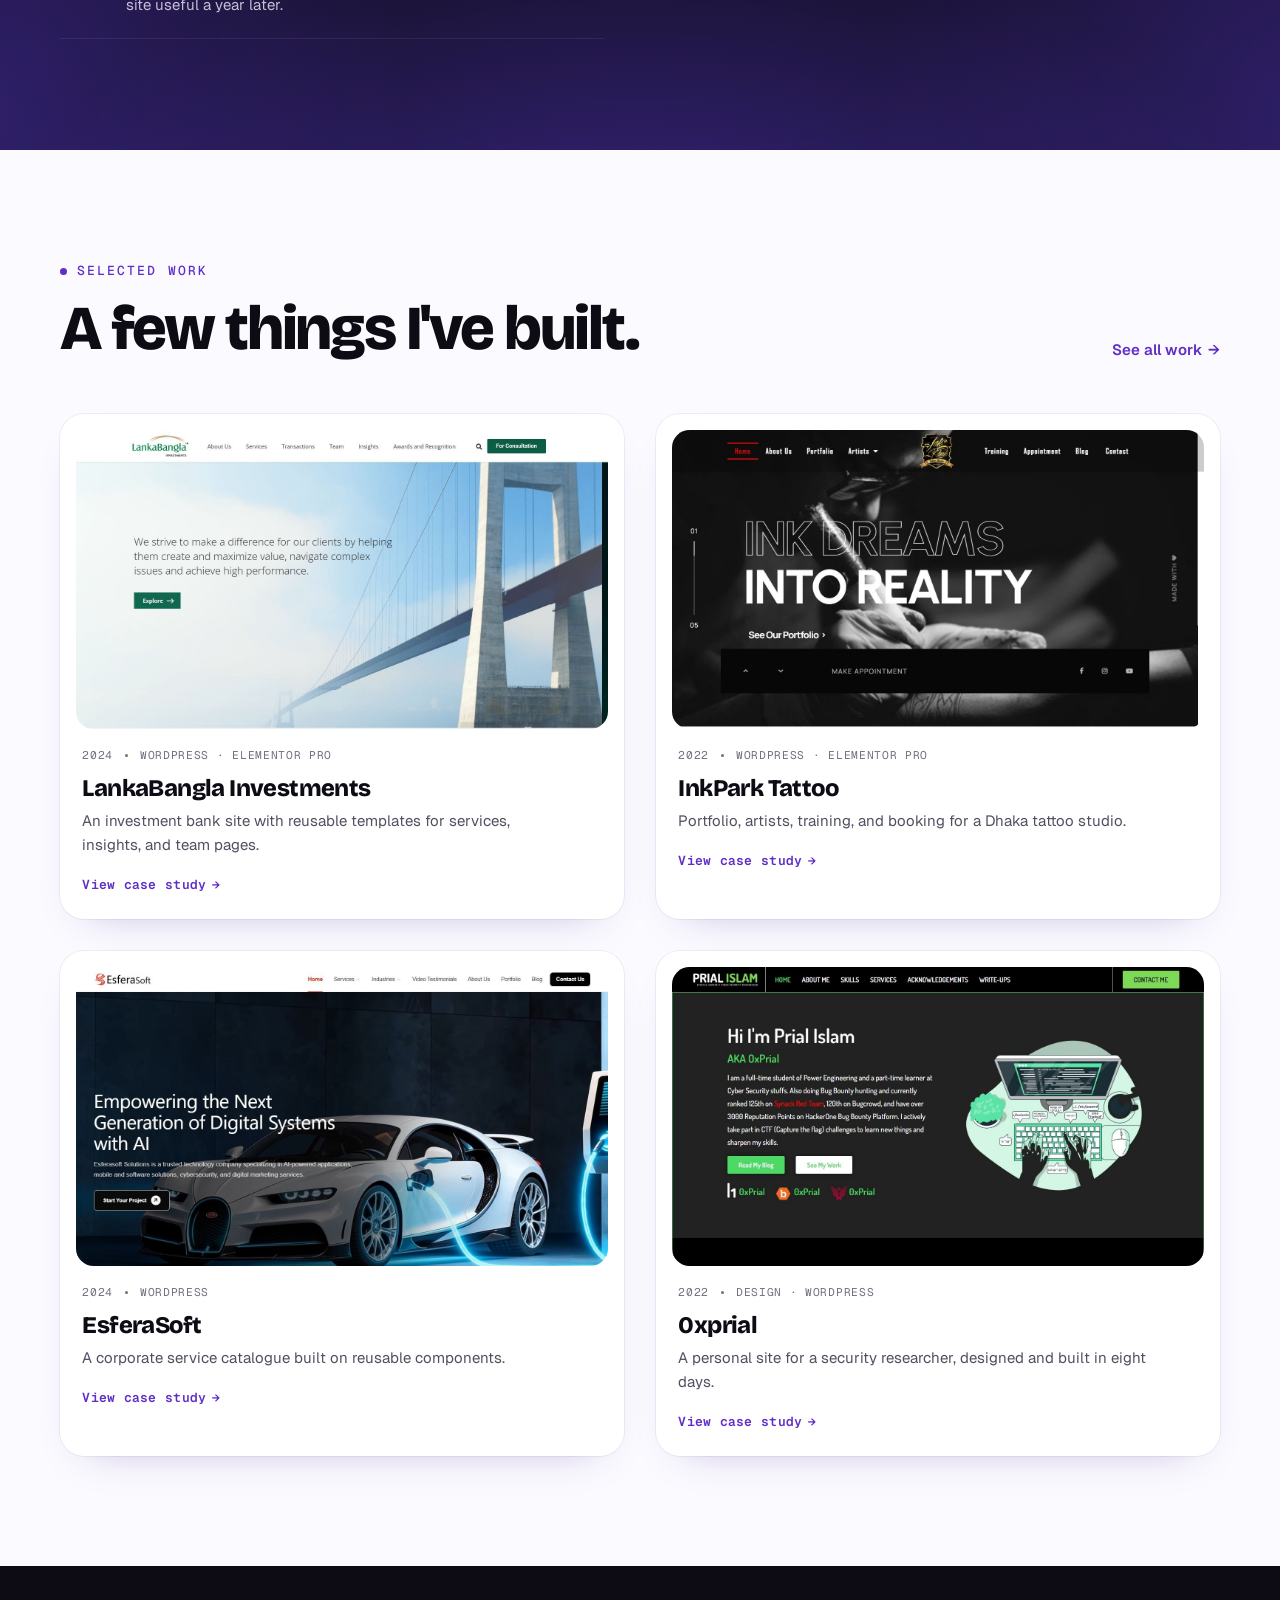
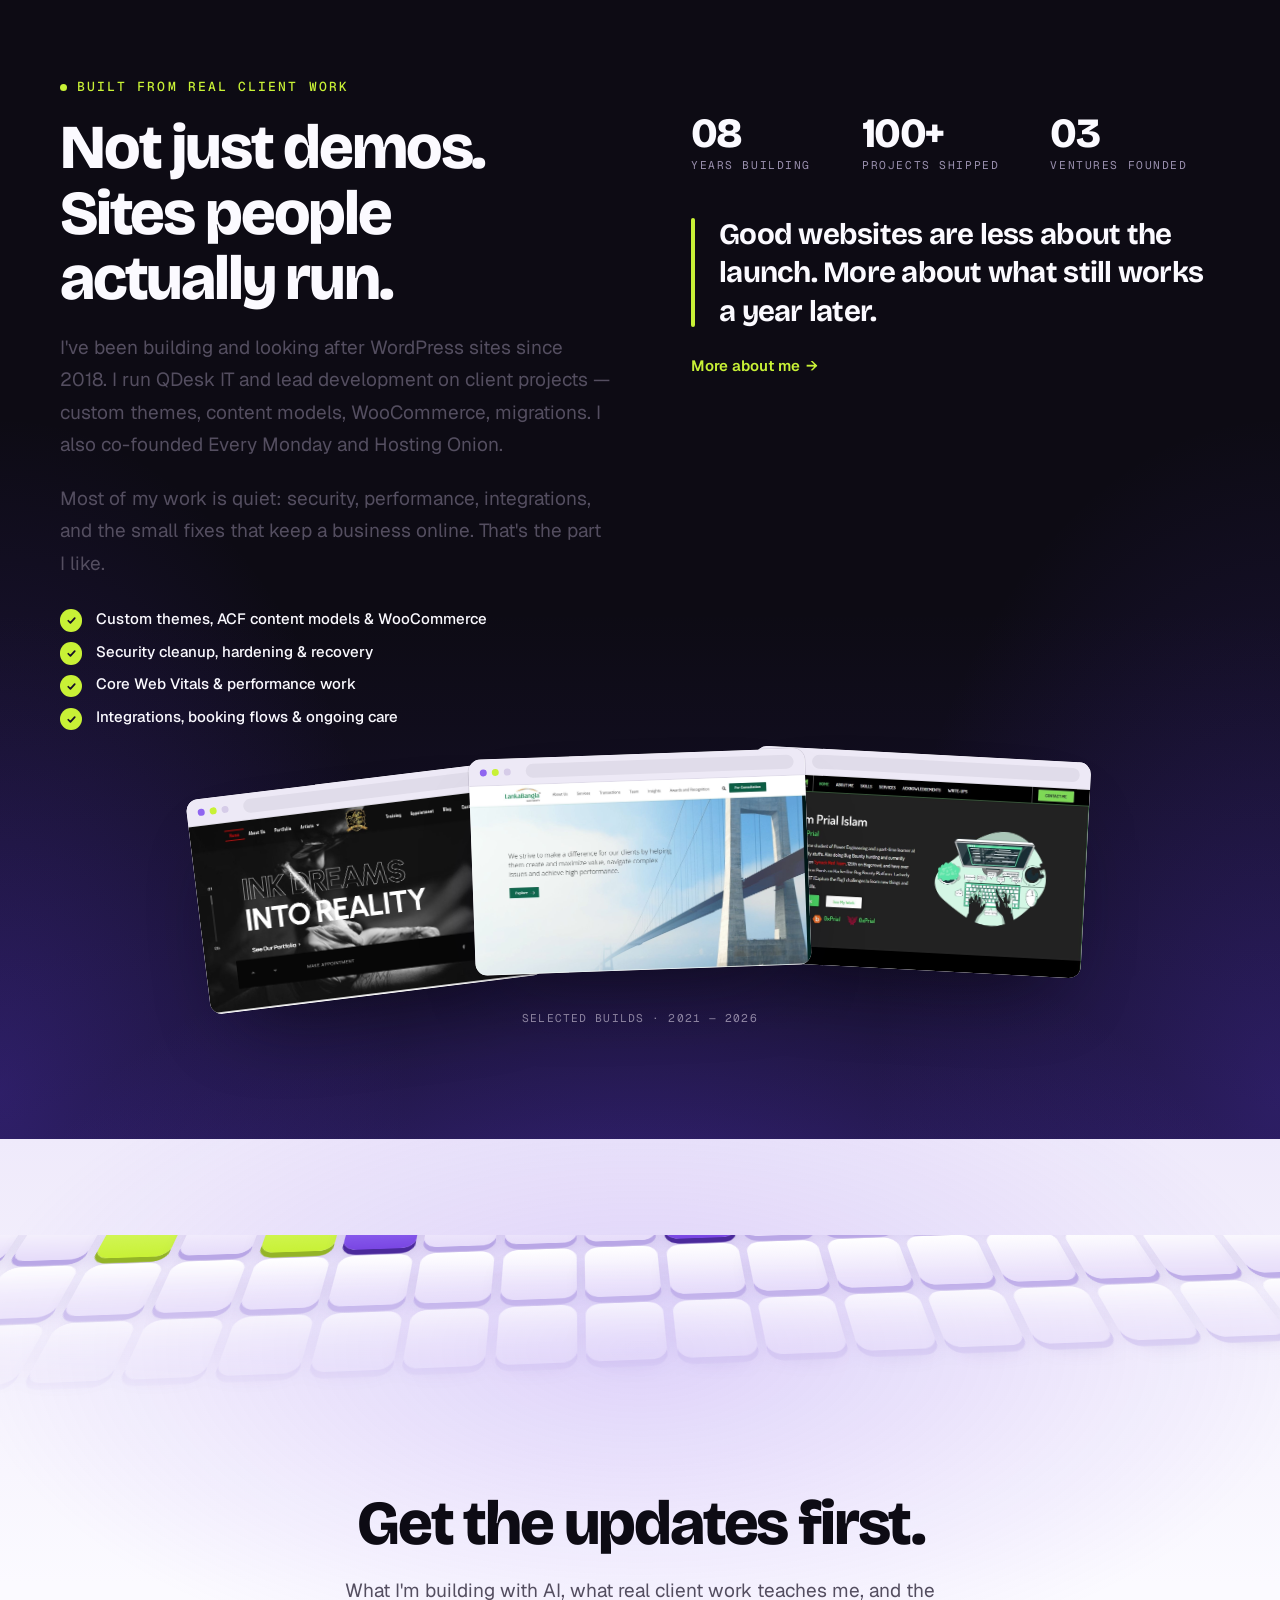
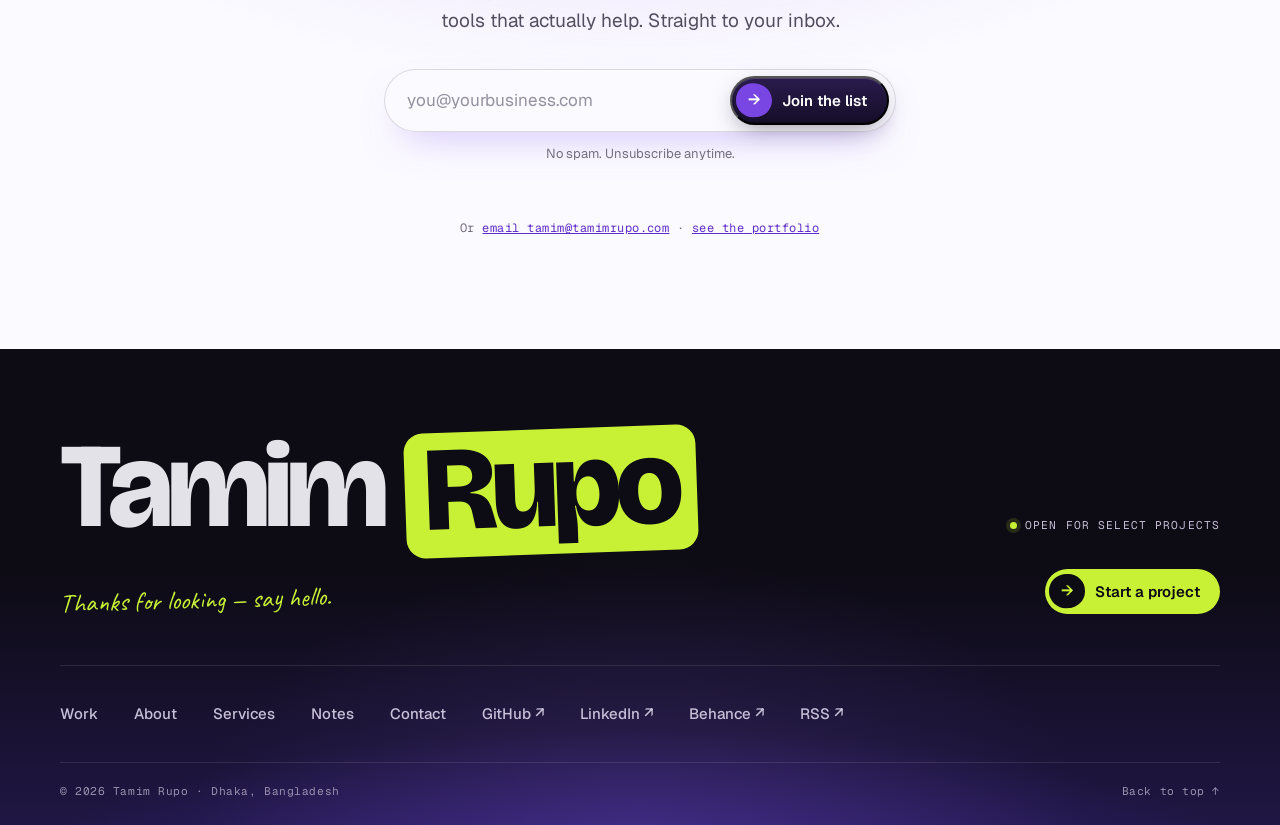
==== commit 2ef243f8: "Use the cartoon avatar in the homepage portrait card Replace the real photo in the homepage 'that's " ====
--- a/index.html
+++ b/index.html
@@ -164,7 +164,7 @@
           <div class="portrait-card">
             <span class="portrait-card__badge"><span>Building<br>since<br><b>2018</b></span></span>
             <div class="portrait-card__media">
-              <img src="assets/img/tamim-standing-dark.jpg" alt="Tamim Rupo, web developer in Dhaka" width="1000" height="1100" loading="lazy">
+              <img src="assets/img/tamim-cartoon-card.png" alt="Illustration of Tamim Rupo" width="1000" height="1100" loading="lazy">
             </div>
             <span class="portrait-card__chip"><i aria-hidden="true"></i>Dhaka, GMT+6 · <time data-dhaka-time>--:--</time></span>
             <p class="portrait-card__note hand">that's me</p>
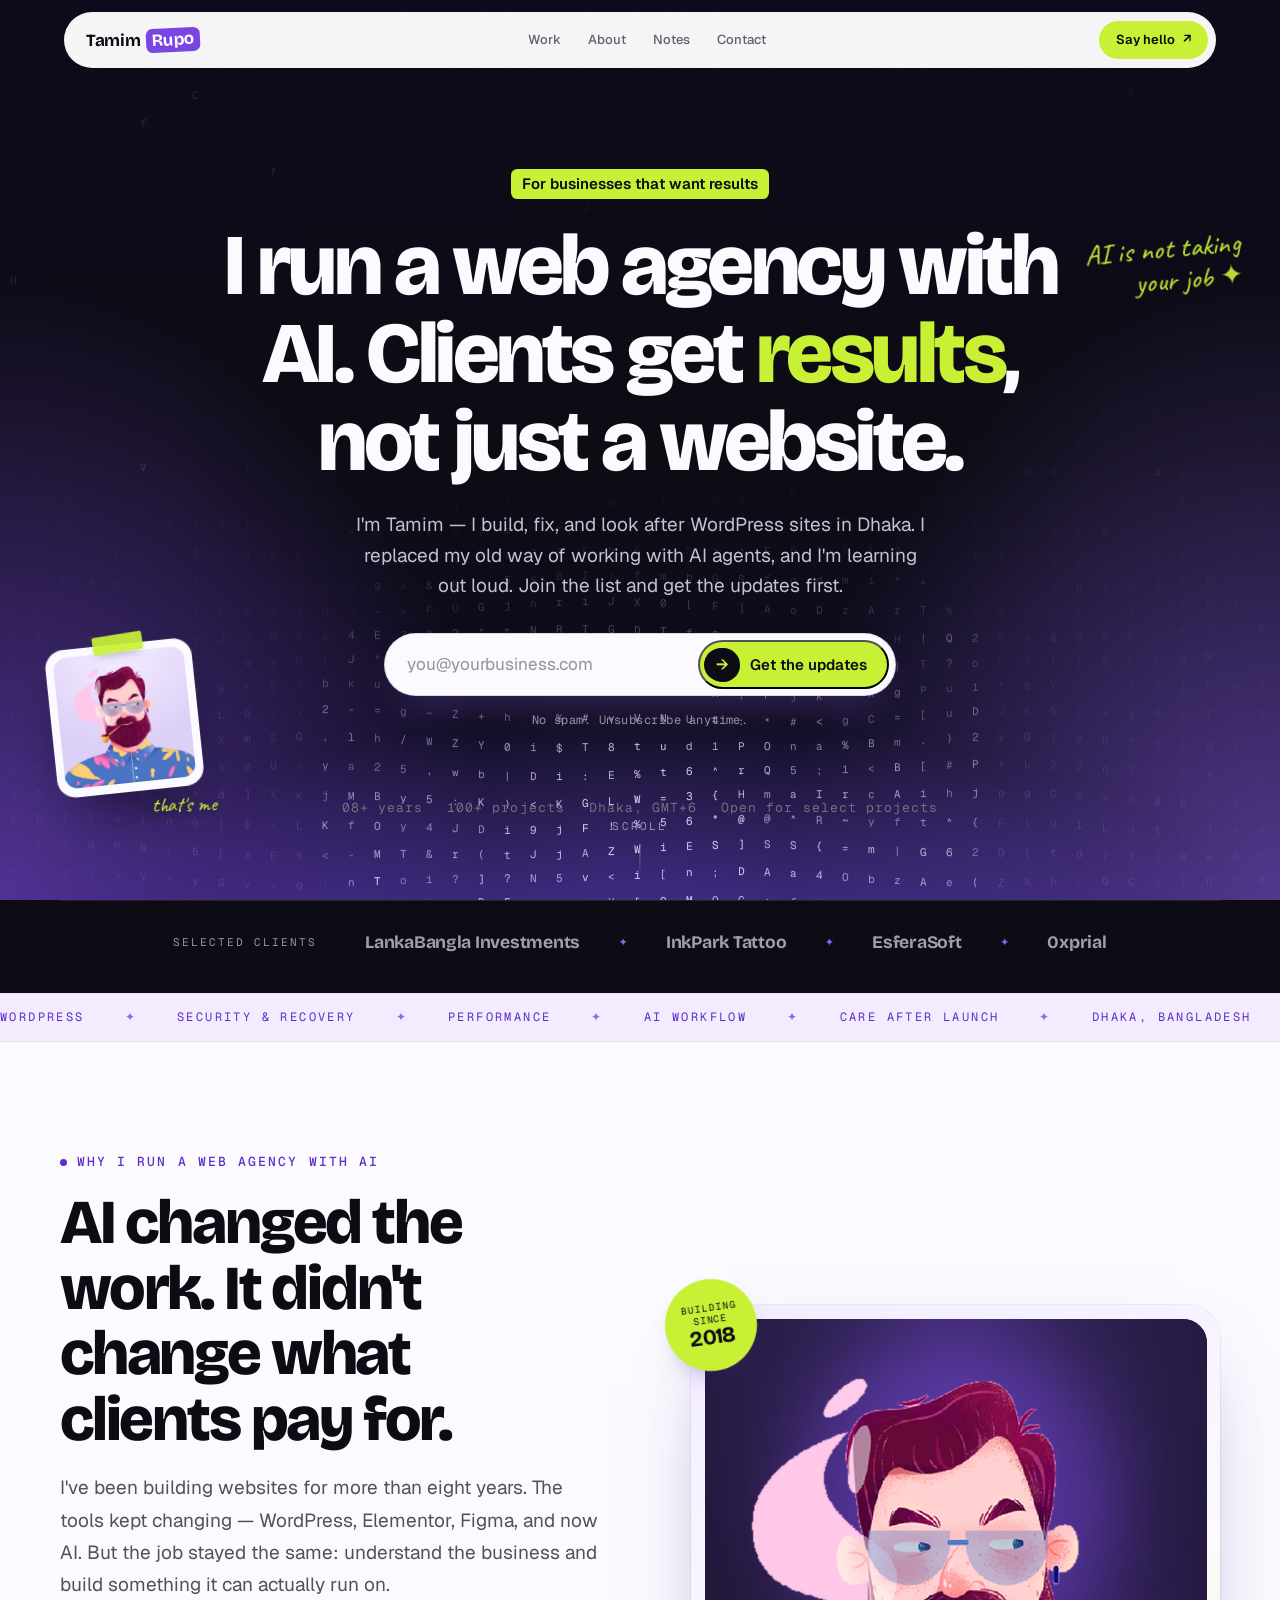
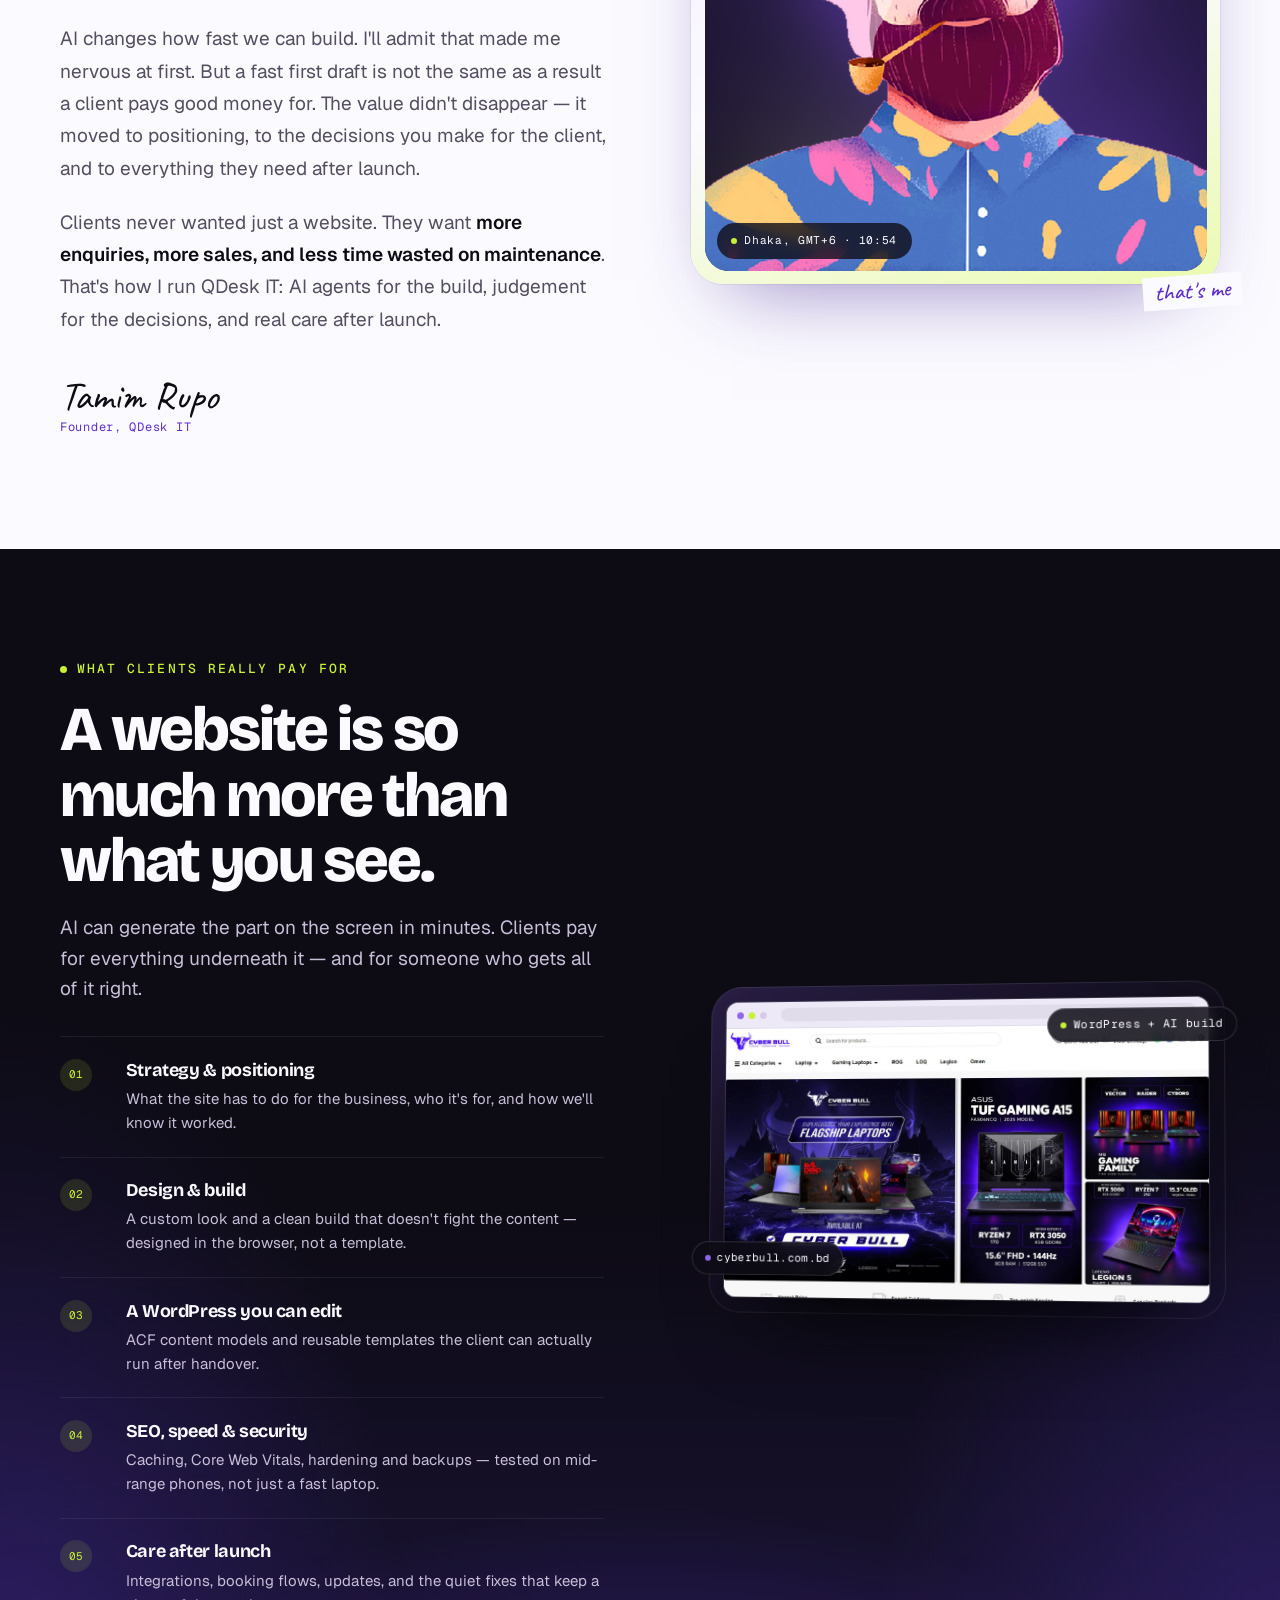
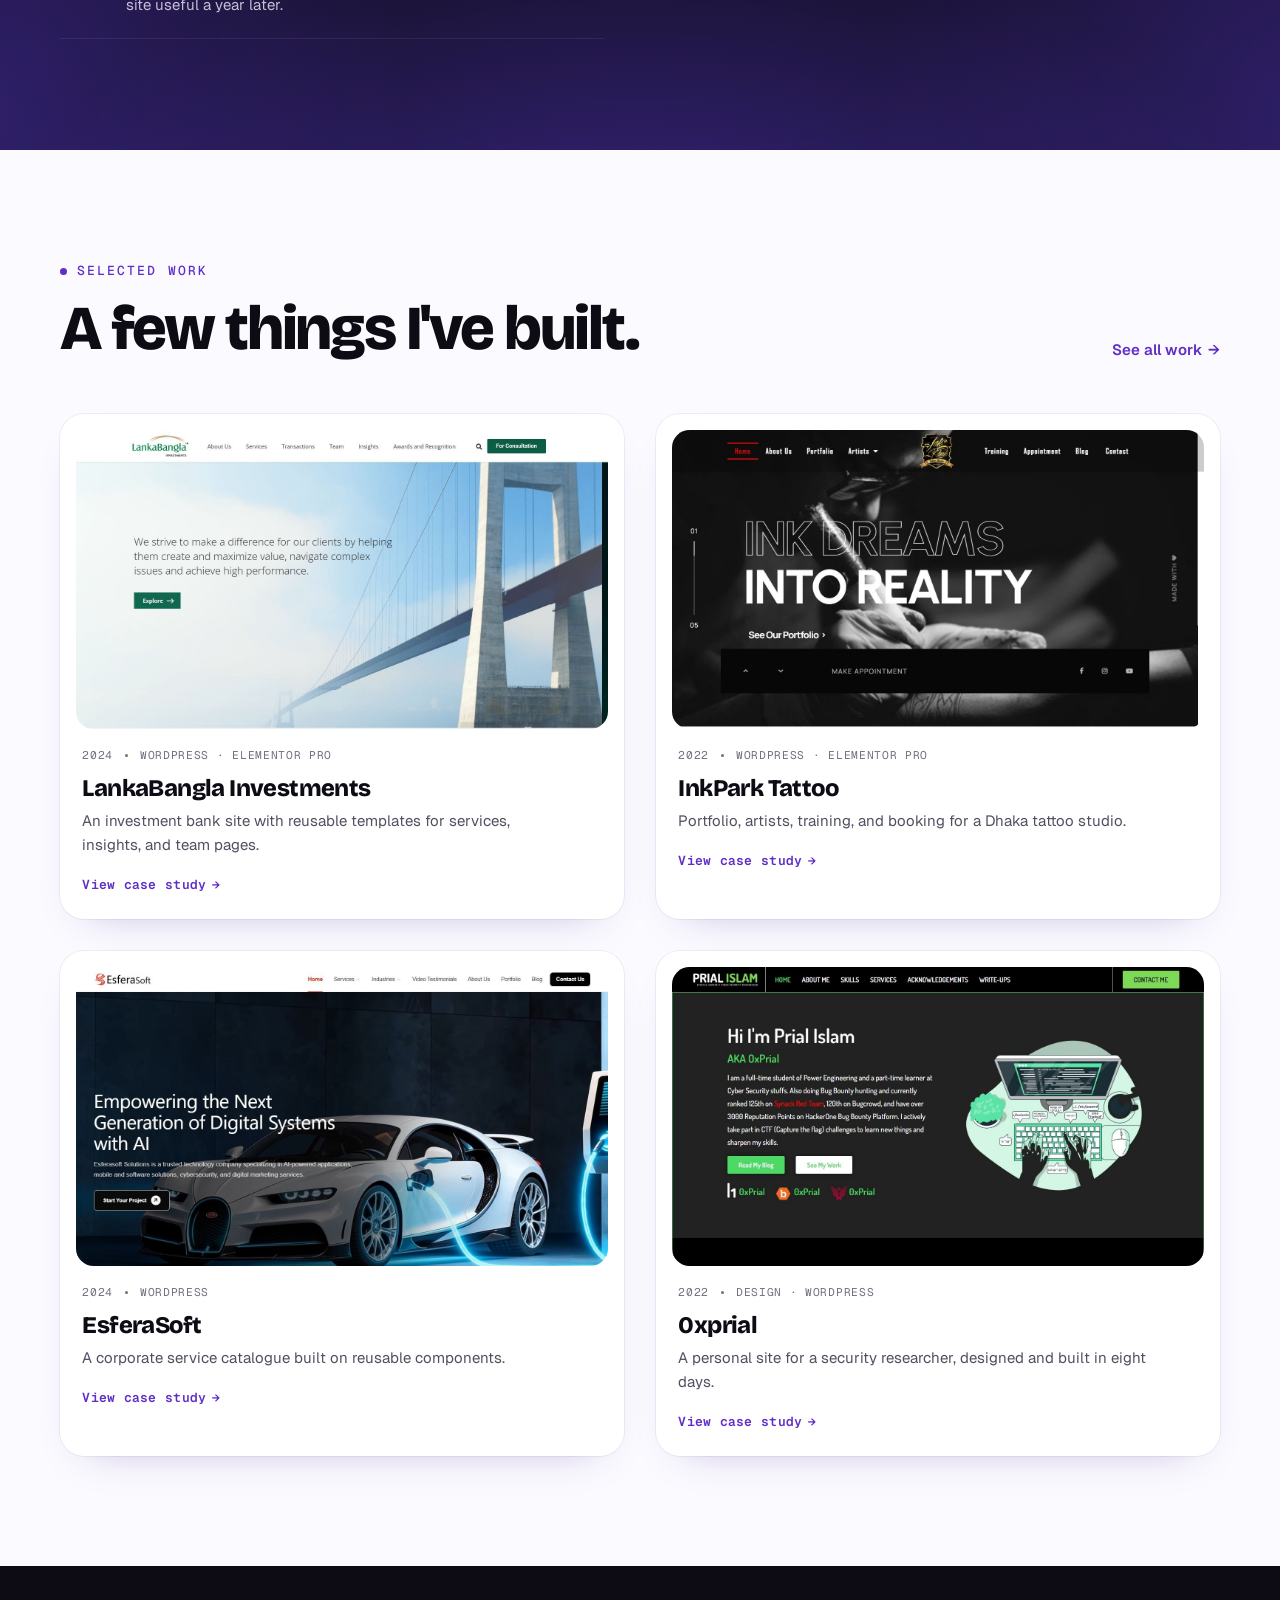
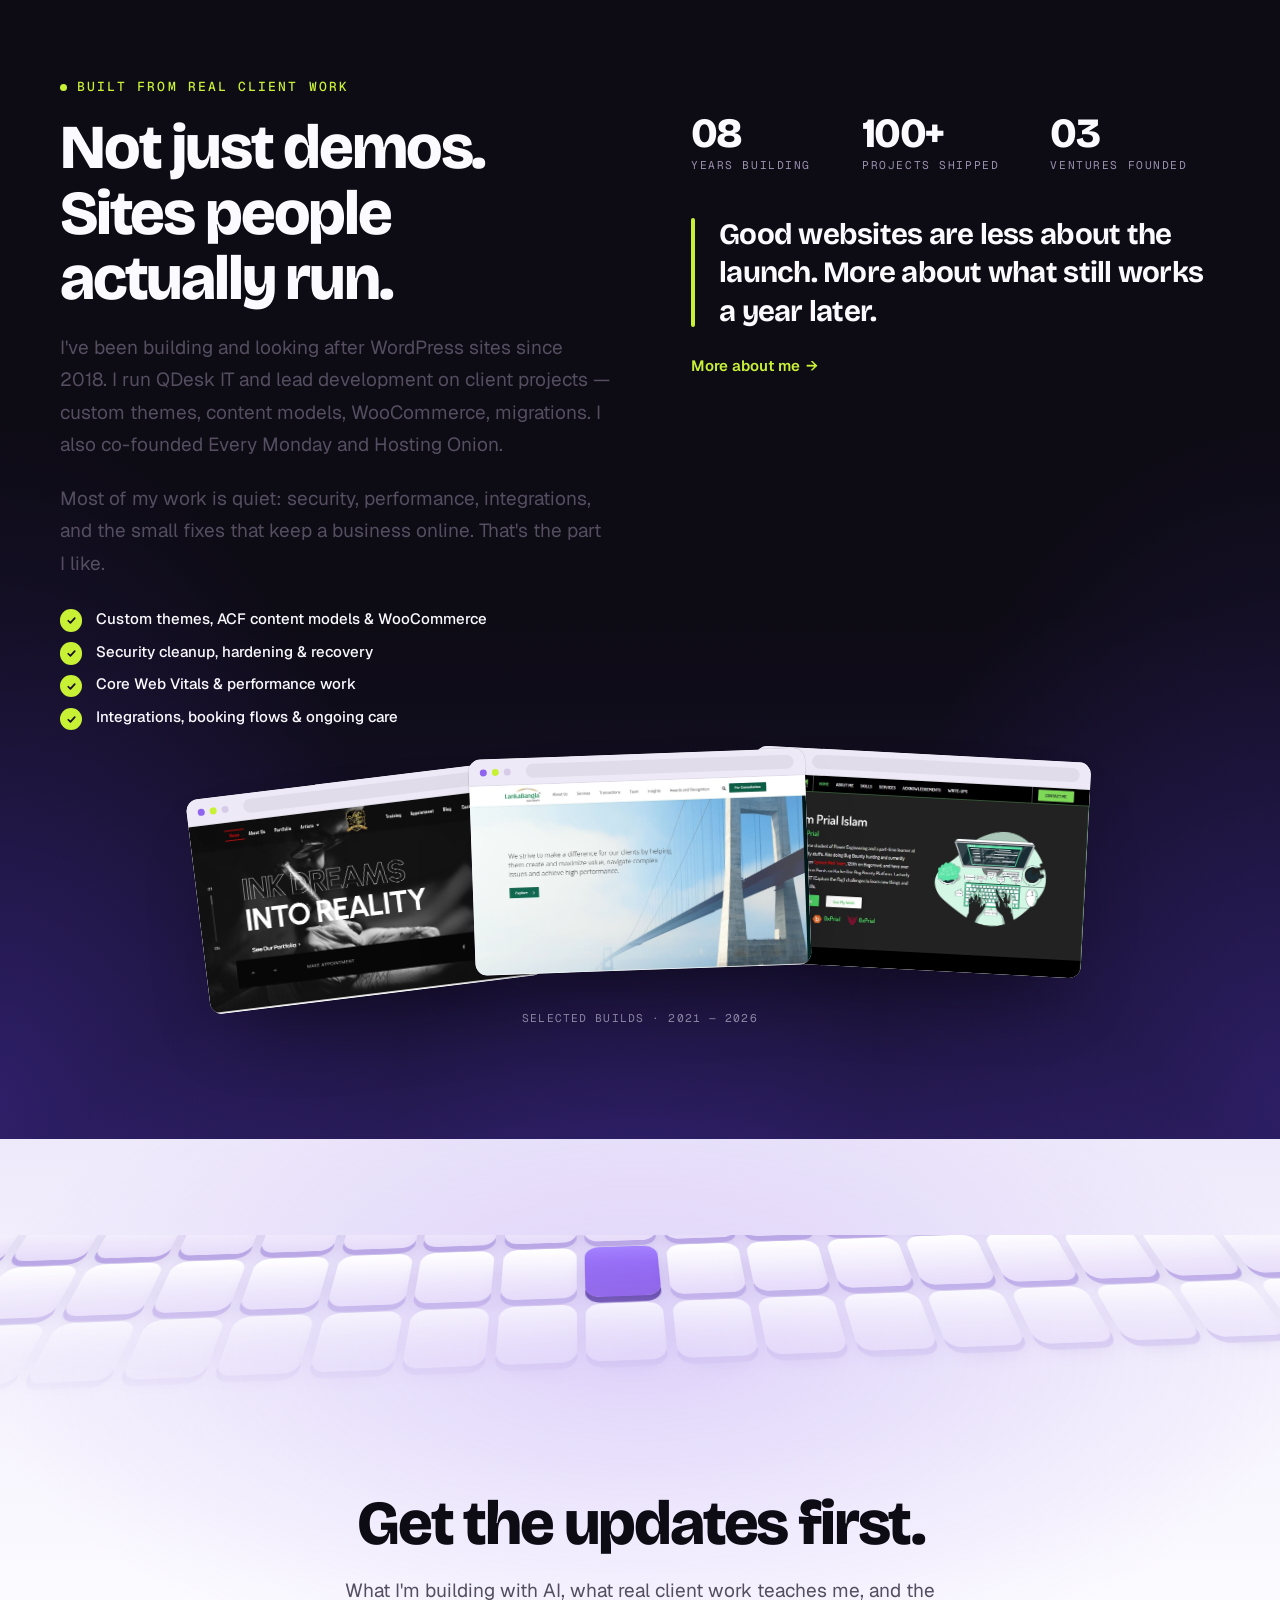
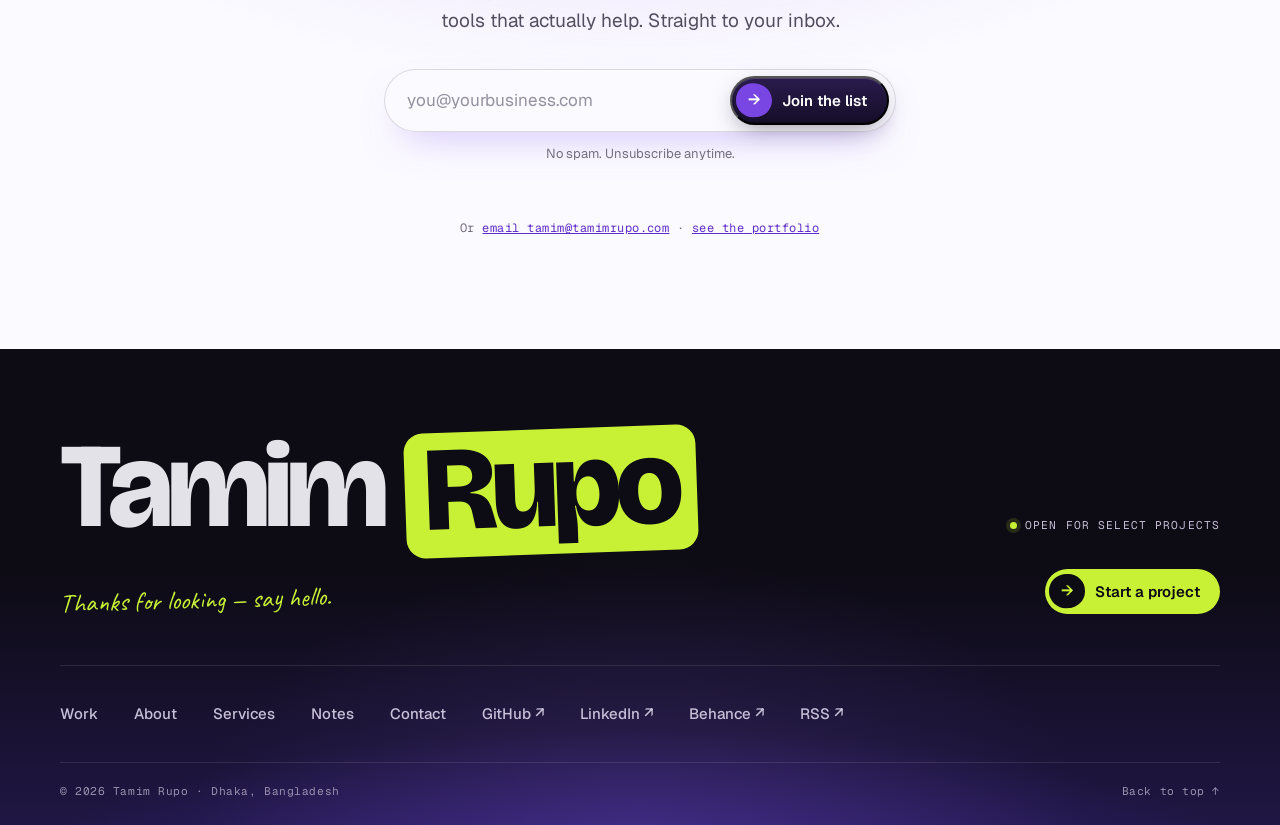
==== commit f35906cd: "Feature CyberBull in the services mockup Replace the LankaBangla screenshot in the 'What clients rea" ====
--- a/index.html
+++ b/index.html
@@ -209,9 +209,9 @@
           <div class="device">
             <div class="browser">
               <div class="browser__bar"><i></i><i></i><i></i><span class="browser__url"></span></div>
-              <img src="assets/screens/lankabangla.jpg" alt="LankaBangla Investments website on a laptop screen" width="1440" height="810" loading="lazy">
-            </div>
-            <span class="device__tag device__tag--1"><i></i>lankabangla-investments.com</span>
+              <img src="assets/screens/cyberbull.jpg" alt="CyberBull online computer store website on a laptop screen" width="1440" height="810" loading="lazy">
+            </div>
+            <span class="device__tag device__tag--1"><i></i>cyberbull.com.bd</span>
             <span class="device__tag device__tag--2 device__tag--lime"><i></i>WordPress + AI build</span>
           </div>
         </div>
